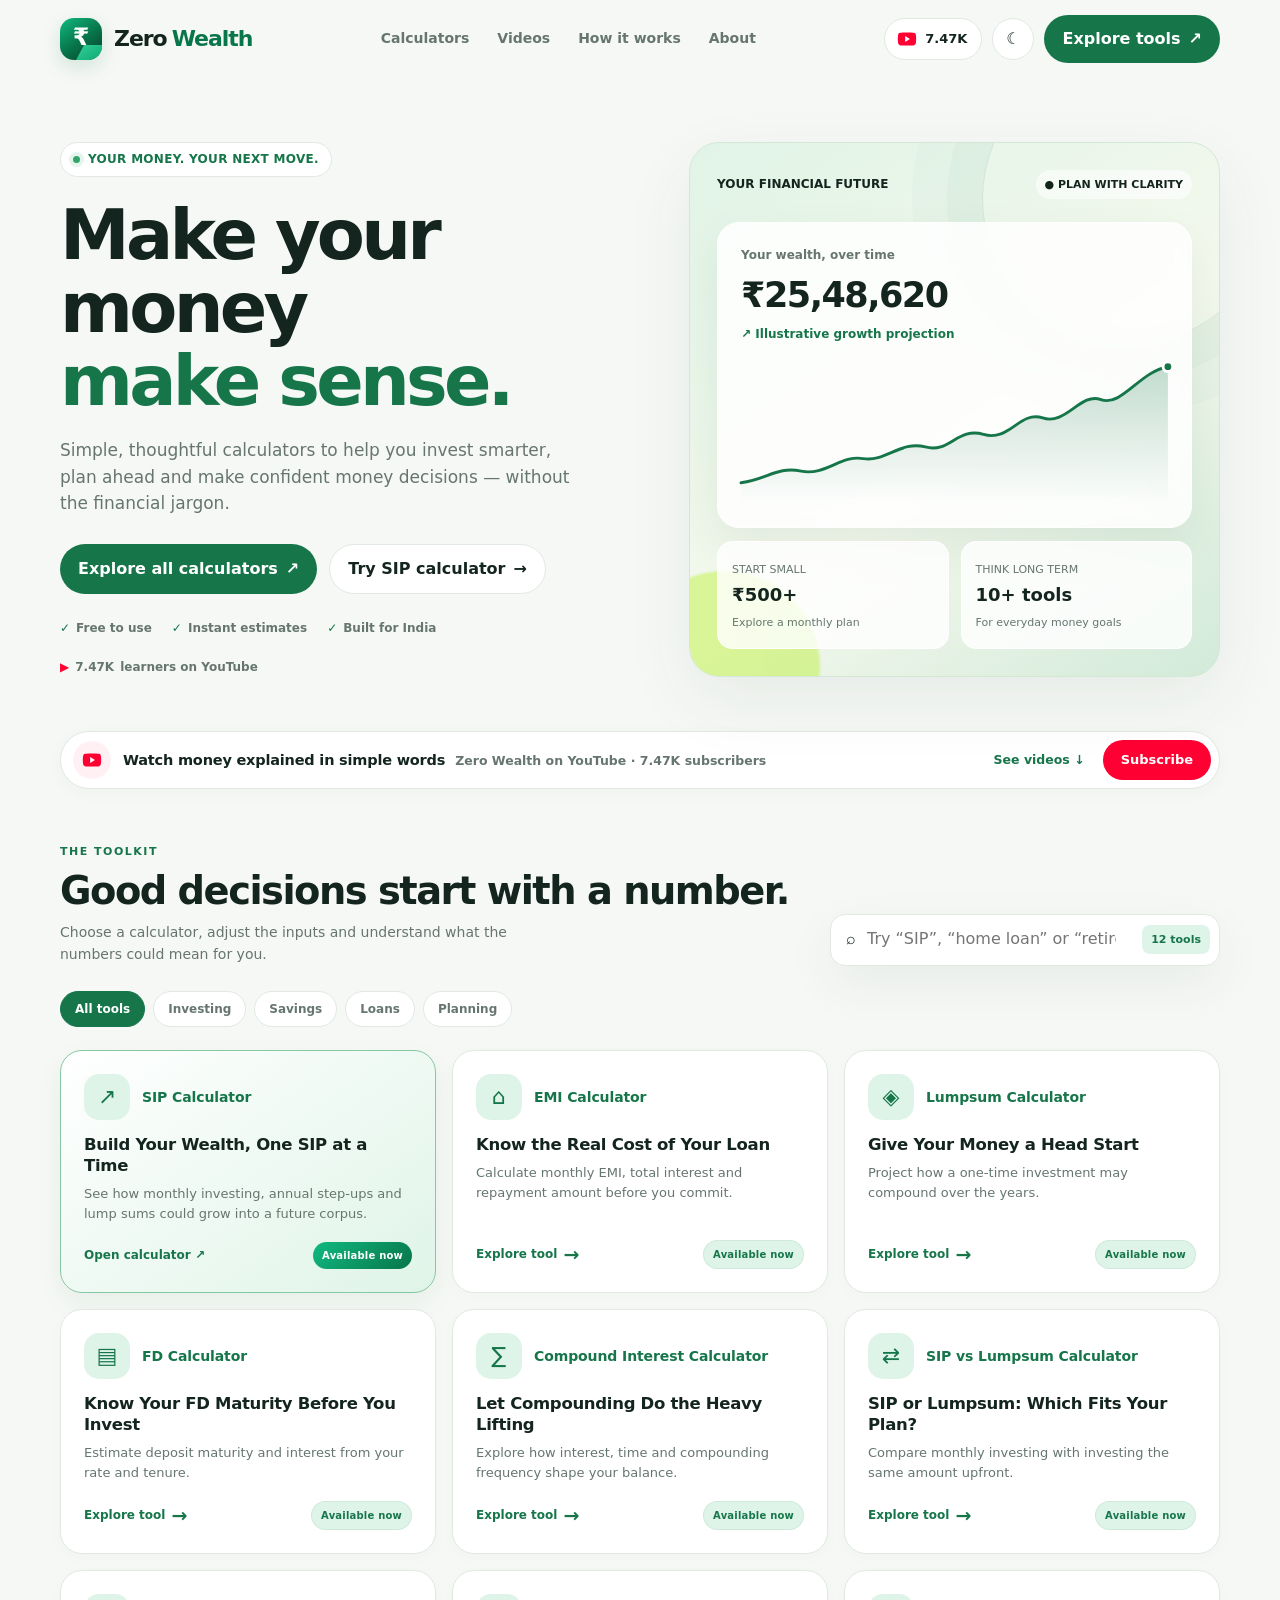
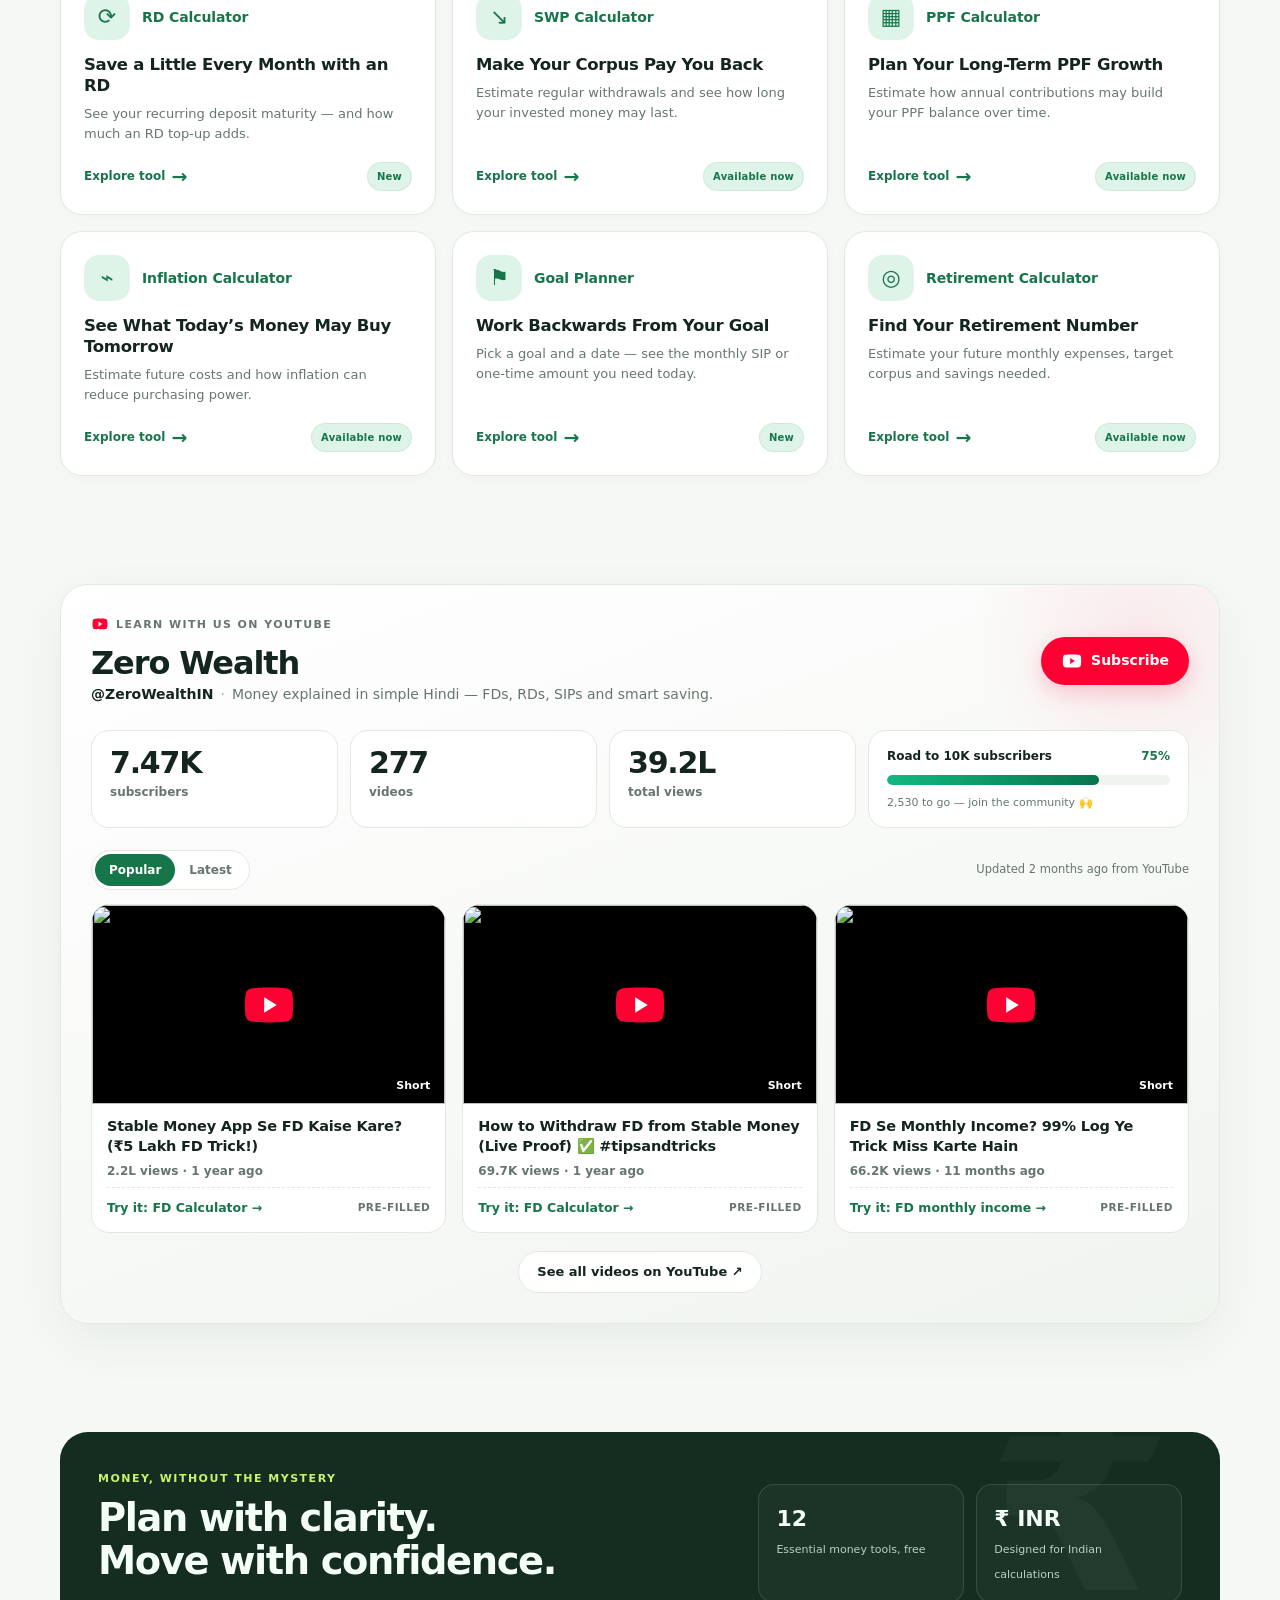
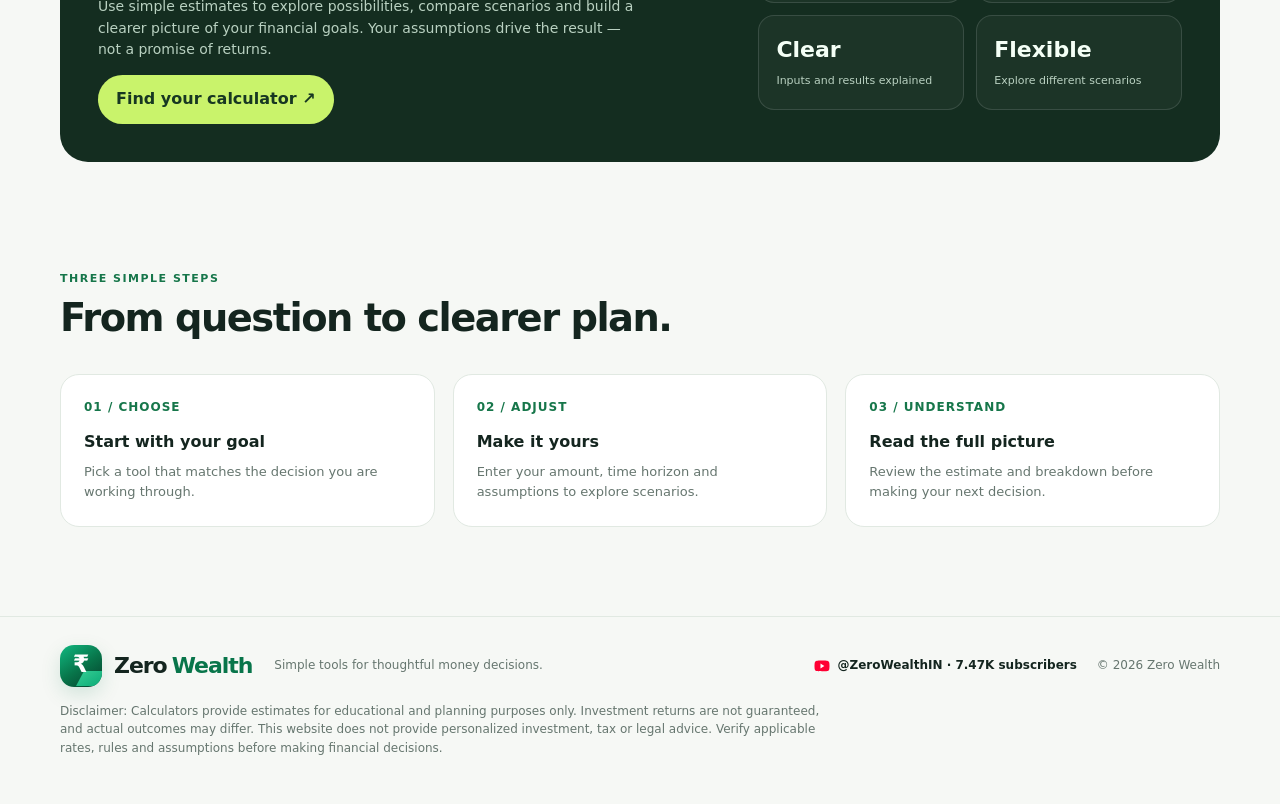
==== index.html @ 76a285e8 "YouTube strip: "Watch money explained in simple words" (no language mention)" ====
<!doctype html>
<html lang="en">
<head>
<meta charset="utf-8"><meta name="viewport" content="width=device-width,initial-scale=1">
<meta name="description" content="Free Indian finance calculators to plan investments, savings, loans and your financial future.">
<title>Zero Wealth — Make your money make sense</title>
<script src="theme.js"></script>
<link rel="stylesheet" href="yt.css">
<style>
:root{--bg:#f6f8f5;--surface:#fff;--surface2:#f0f4ef;--text:#14251f;--muted:#66766f;--line:#e1e9e2;--green:#16764a;--green2:#0d5737;--mint:#dff4e8;--lime:#c9f36b;--shadow:0 18px 50px #163c2810;--radius:22px}
[data-theme=dark]{color-scheme:dark;--bg:#111612;--surface:#191f1b;--surface2:#222a24;--text:#f0f4f1;--muted:#a8b2aa;--line:#343e36;--green:#55c58b;--green2:#36a66f;--mint:#263a2e;--lime:#d3f58b;--shadow:0 16px 42px #0004}
*{box-sizing:border-box}html{scroll-behavior:smooth;scroll-padding-top:24px}body{margin:0;background:var(--bg);color:var(--text);font-family:Inter,ui-sans-serif,system-ui,-apple-system,"Segoe UI",sans-serif;line-height:1.55;-webkit-font-smoothing:antialiased}a{color:inherit;text-decoration:none}button,input{font:inherit}button:focus-visible,a:focus-visible,input:focus-visible{outline:3px solid color-mix(in srgb,var(--green) 28%,transparent);outline-offset:3px}.container{width:min(1160px,calc(100% - 40px));margin:auto}.nav{height:78px;display:flex;align-items:center;justify-content:space-between;gap:24px;position:sticky;top:0;z-index:20;background:color-mix(in srgb,var(--bg) 88%,transparent);backdrop-filter:blur(16px);border-bottom:1px solid color-mix(in srgb,var(--line) 65%,transparent)}.brand{display:flex;align-items:center;gap:11px;font-weight:850;letter-spacing:-.7px;font-size:21px}.brandmark{width:38px;height:38px;border-radius:13px;background:var(--green);display:grid;place-items:center;color:#092016;font-size:22px;box-shadow:0 8px 20px #16764a30}.navlinks{display:flex;gap:28px;align-items:center;color:var(--muted);font-size:14px;font-weight:650}.navright{display:flex;gap:10px;align-items:center}.btn{border:0;border-radius:999px;padding:12px 18px;background:var(--green);color:white;font-weight:750;cursor:pointer;display:inline-flex;align-items:center;justify-content:center;gap:8px;transition:.2s}.btn:hover{transform:translateY(-2px);background:var(--green2)}.btn.outline{background:var(--surface);border:1px solid var(--line);color:var(--text)}.iconbtn{height:42px;width:42px;border:1px solid var(--line);border-radius:50%;background:var(--surface);color:var(--text);cursor:pointer}.hero{padding:64px 0 48px;display:grid;grid-template-columns:1.04fr .96fr;gap:54px;align-items:center}.eyebrow{display:inline-flex;align-items:center;gap:8px;border:1px solid var(--line);background:var(--surface);border-radius:99px;padding:7px 12px;font-size:12px;font-weight:800;color:var(--green);letter-spacing:.3px}.pulse{width:7px;height:7px;background:#32a66a;border-radius:50%;box-shadow:0 0 0 4px #32a66a20}.hero h1{font-size:clamp(43px,5.5vw,70px);line-height:1.04;letter-spacing:-3.7px;margin:22px 0 20px;max-width:650px}.hero h1 span{color:var(--green)}.hero p{color:var(--muted);font-size:17px;max-width:520px;margin:0 0 27px}.heroactions{display:flex;gap:12px;flex-wrap:wrap}.trust{display:flex;gap:20px;flex-wrap:wrap;margin-top:25px;color:var(--muted);font-size:12px;font-weight:650}.trust span{display:flex;align-items:center;gap:6px}.trust b{color:var(--green)}.visual{position:relative;min-height:400px;box-shadow:0 24px 70px #174b2a12;border-radius:30px;background:linear-gradient(145deg,#e0f4e6,#f4f8ed 56%,#d2ead9);overflow:hidden;padding:27px;color:#14251f;border:1px solid #d4e7d7}.visual:before{content:"";position:absolute;width:290px;height:290px;border:1px solid #16764a20;border-radius:50%;right:-55px;top:-90px;box-shadow:0 0 0 35px #16764a08,0 0 0 70px #16764a06}.visual:after{content:"";position:absolute;width:190px;height:190px;border-radius:50%;background:#c9f36b;filter:blur(1px);opacity:.65;bottom:-85px;left:-60px}.visualtop{position:relative;z-index:1;display:flex;justify-content:space-between;align-items:center;font-size:12px;font-weight:800}.live{border-radius:99px;padding:6px 9px;background:#fff9;font-size:11px}.wealthcard{position:relative;z-index:1;background:#ffffffd9;backdrop-filter:blur(10px);border:1px solid #fff;border-radius:22px;padding:23px;margin-top:23px;box-shadow:0 20px 45px #1a593014}.smalllabel{font-size:12px;color:#66766f;font-weight:650}.bigmoney{font-size:35px;letter-spacing:-1.5px;font-weight:850;margin:3px 0}.gain{color:#16764a;font-size:12px;font-weight:800}.chart{height:145px;width:100%;margin-top:16px}.chart svg{width:100%;height:100%;overflow:visible}.minirow{position:relative;z-index:2;display:grid;grid-template-columns:1fr 1fr;gap:12px;margin-top:13px}.ministat{background:#ffffffcf;border:1px solid #fff;border-radius:15px;padding:14px}.ministat strong{display:block;font-size:18px}.ministat span{font-size:11px;color:#66766f}.section{padding:54px 0}.sectionhead{display:flex;justify-content:space-between;gap:20px;align-items:end;margin-bottom:25px}.kicker{font-size:11px;letter-spacing:1.5px;text-transform:uppercase;color:var(--green);font-weight:850}.section h2{font-size:clamp(28px,3vw,39px);letter-spacing:-1.5px;line-height:1.15;margin:9px 0}.sectionhead p{margin:0;color:var(--muted);max-width:450px;font-size:14px}.searchbox{display:flex;align-items:center;gap:10px;background:var(--surface);border:1px solid var(--line);border-radius:15px;padding:0 15px;height:52px;max-width:390px;width:100%;box-shadow:var(--shadow)}.searchbox input{border:0;outline:0;background:transparent;color:var(--text);width:100%;min-width:0}.filters{display:flex;gap:8px;flex-wrap:wrap;margin:20px 0 23px}.filter{border:1px solid var(--line);border-radius:99px;padding:8px 14px;background:var(--surface);color:var(--muted);font-size:12px;font-weight:750;cursor:pointer}.filter.active,.filter:hover{background:var(--green);border-color:var(--green);color:#fff}.cards{display:grid;grid-template-columns:repeat(3,1fr);gap:16px}.calc{position:relative;background:var(--surface);border:1px solid var(--line);border-radius:20px;padding:22px;min-height:220px;display:flex;flex-direction:column;transition:transform .2s,border-color .2s,box-shadow .2s;box-shadow:0 4px 18px #173e2605}.calc:hover{transform:translateY(-4px);border-color:#88c6a0;box-shadow:var(--shadow)}.calc:focus-visible{outline:3px solid #16764a50;outline-offset:3px}.calcicon{width:45px;height:45px;border-radius:14px;background:var(--mint);color:var(--green);display:grid;place-items:center;font-size:22px;margin-bottom:18px}.calc h3{font-size:17px;letter-spacing:-.3px;margin:0 0 7px}.calc p{font-size:13px;color:var(--muted);margin:0 0 18px}.calcfoot{display:flex;justify-content:space-between;align-items:center;margin-top:auto;font-size:12px;font-weight:800;color:var(--green)}.calcfoot .arrow{font-size:19px}.status{font-size:10px;text-transform:uppercase;letter-spacing:.6px;background:var(--surface2);color:var(--muted);padding:5px 8px;border-radius:99px}.calc.featured{border-color:#86c8a0;background:linear-gradient(145deg,var(--surface),var(--mint))}.calc.featured .status{background:#c7f0d5;color:#14683f}.empty{display:none;color:var(--muted);padding:30px}.banner{background:#142d20;color:#f4fff6;border-radius:28px;padding:38px;display:grid;grid-template-columns:1.2fr .8fr;gap:25px;align-items:center;overflow:hidden;position:relative}.banner:after{content:"₹";position:absolute;right:4%;top:-70px;font-size:270px;line-height:1;color:#ffffff08;font-weight:900}.banner h2{font-size:clamp(28px,3vw,40px);line-height:1.1;letter-spacing:-1.4px;margin:10px 0 13px}.banner p{color:#b9d1c1;max-width:540px;font-size:14px}.banner .kicker{color:var(--lime)}.bannerstats{display:grid;grid-template-columns:1fr 1fr;gap:12px;position:relative;z-index:1}.bannerstat{padding:17px;border:1px solid #ffffff20;border-radius:16px;background:#ffffff09}.bannerstat strong{font-size:22px;display:block}.bannerstat span{font-size:11px;color:#b9d1c1}.steps{display:grid;grid-template-columns:repeat(3,1fr);gap:18px}.step{padding:23px;border:1px solid var(--line);background:var(--surface);border-radius:19px}.stepnum{color:var(--green);font-size:12px;font-weight:900;letter-spacing:1px}.step h3{font-size:16px;margin:14px 0 7px}.step p{color:var(--muted);font-size:13px;margin:0}.footer{margin-top:35px;border-top:1px solid var(--line);padding:28px 0 35px;color:var(--muted);font-size:12px}.footerrow{display:flex;justify-content:space-between;gap:20px;flex-wrap:wrap}.disclaimer{max-width:760px;margin-top:15px}.hide{display:none!important}
[data-theme=dark] body{background:radial-gradient(ellipse at 85% 5%,#24352a 0,transparent 34%),var(--bg)}
[data-theme=dark] .brandmark{color:#092016}
[data-theme=dark] .btn:not(.outline){color:#071b11}
[data-theme=dark] .visual{background:linear-gradient(145deg,#1d3024,#18241d 58%,#24372a);color:#f0f5f1;border-color:#344c3a;box-shadow:0 24px 70px #0003}
[data-theme=dark] .visual:before{border-color:#79d69a25;box-shadow:0 0 0 35px #79d69a08,0 0 0 70px #79d69a05}
[data-theme=dark] .visual:after{background:#9acb62;opacity:.18}
[data-theme=dark] .wealthcard{background:#202d24e8;border-color:#39483d;box-shadow:0 20px 45px #0002}
[data-theme=dark] .smalllabel,[data-theme=dark] .ministat span{color:#b4c1b7}
[data-theme=dark] .gain{color:#78dfa1}
[data-theme=dark] .ministat{background:#26352bdb;border-color:#3b4b3f}
[data-theme=dark] .live{background:#2a3b2f;color:#dff5e5}
[data-theme=dark] .calc.featured{background:linear-gradient(145deg,#1a251d,#25392b);border-color:#456b51}
[data-theme=dark] .calc.featured .status{background:#294a35;color:#c6f3d2}
[data-theme=dark] .banner{background:linear-gradient(135deg,#1b2d21,#17231b);border:1px solid #34493a}
[data-theme=dark] .btn.outline{background:var(--surface);color:var(--text)}
[data-theme=dark] .iconbtn{background:#202822}
html{color-scheme:light}html[data-theme=dark]{color-scheme:dark}
body, .nav, .calc, .step, .searchbox, .filter, .sidebar, .panel, .resultcard{transition:background-color .22s ease,color .22s ease,border-color .22s ease}
@media(max-width:850px){.nav{position:relative}.navlinks{display:none}.hero{grid-template-columns:1fr;gap:30px;padding-top:30px}.visual{min-height:360px}.cards{grid-template-columns:repeat(2,1fr)}.banner{grid-template-columns:1fr}.sectionhead{align-items:start;flex-direction:column}.searchbox{max-width:none}.steps{grid-template-columns:1fr}}
@media(max-width:540px){.container{width:min(100% - 28px,1160px)}.nav{height:67px}.brand{font-size:18px}.navright .btn{padding:10px 13px;font-size:12px}.hero h1{font-size:46px;letter-spacing:-2.6px}.hero p{font-size:15px}.visual{padding:18px;min-height:345px}.bigmoney{font-size:29px}.section{padding:38px 0}.cards{grid-template-columns:1fr}.calc{min-height:190px}.banner{padding:25px}.bannerstats{grid-template-columns:1fr 1fr}.sectionhead{margin-bottom:18px}}
@media(prefers-reduced-motion:reduce){html{scroll-behavior:auto}*,*:before,*:after{transition:none!important;animation:none!important}}
/* Zero Wealth identity system: emerald gradient + white rupee, consistent in both themes */
.brand{gap:11px;letter-spacing:-.35px}.brandmark,.mark{width:42px;height:42px;flex:0 0 42px;display:grid;place-items:center;border-radius:14px;background:linear-gradient(145deg,#10b981 0%,#08754a 52%,#063d2b 100%);color:#fff!important;font-size:24px;font-weight:800;box-shadow:0 7px 18px #08754a24;position:relative;overflow:hidden}.brandmark:after,.mark:after{content:"";position:absolute;inset:auto 0 0 48%;height:36%;background:linear-gradient(135deg,#34d399,#10b981);transform:skewX(-28deg);opacity:.9;pointer-events:none}.brandmark{isolation:isolate}.brandmark:before,.mark:before{content:"₹";position:relative;z-index:1}.brandmark{font-size:0}.wordmark{font-size:21px;font-weight:850;letter-spacing:-.8px;color:var(--text);white-space:nowrap}.wordmark span:last-child{color:var(--green)}
.searchbox{position:relative;gap:9px;padding-right:9px}.searchbox input{min-width:0}.searchclear{display:none;border:0;background:var(--surface2);color:var(--muted);width:28px;height:28px;border-radius:8px;cursor:pointer;font-size:20px;line-height:1}.searchclear.show{display:grid;place-items:center}.searchclear:hover{background:var(--mint);color:var(--green)}.searchcount{white-space:nowrap;font-size:11px;font-weight:800;color:var(--green);background:var(--mint);padding:6px 9px;border-radius:8px}
.calc{min-height:238px;padding:23px;border-radius:22px}.calc h3{font-size:18px;line-height:1.25;max-width:28ch}.calc p{line-height:1.55;max-width:46ch}.calcicon{width:46px;height:46px;border-radius:15px;margin-bottom:16px}.calcfoot{gap:8px;align-items:center}.calcfoot>span:first-child{display:inline-flex;align-items:center;gap:6px}.status{font-size:10px;letter-spacing:.2px;text-transform:none;background:var(--mint);color:var(--green);padding:6px 9px;border:1px solid #16764a14;white-space:nowrap}.calc.featured{box-shadow:0 10px 26px #16764a12}.calc.featured .status{background:linear-gradient(135deg,#10b981,#08754a);color:#fff;border:0}.calc:hover .calcfoot>span:first-child{gap:10px}
[data-theme="dark"]{--bg:#07110c;--surface:#0e1b14;--surface2:#14251b;--text:#edf7f0;--muted:#a3b8aa;--line:#263e2e;--green:#35c989;--green2:#10a76a;--mint:#193b29;--lime:#b9f078;--shadow:0 16px 40px #0005}
[data-theme="dark"] body{background:radial-gradient(ellipse at 82% 0%,#123a27 0,transparent 38%),var(--bg)}
[data-theme="dark"] .brandmark,[data-theme="dark"] .mark{background:linear-gradient(145deg,#10b981 0%,#08754a 52%,#063d2b 100%);color:#fff!important;box-shadow:0 7px 22px #10b98125}
[data-theme="dark"] .btn:not(.outline){background:linear-gradient(135deg,#10b981,#08754a);color:#fff;border-color:transparent}
[data-theme="dark"] .btn:hover:not(.outline){background:linear-gradient(135deg,#34d399,#0b8d58)}
[data-theme="dark"] .visual{background:linear-gradient(145deg,#142d20,#10251a 58%,#1b3b28);color:#edf7f0;border-color:#2c4d37;box-shadow:0 24px 70px #0004}
[data-theme="dark"] .visual:before{border-color:#6ee7a125;box-shadow:0 0 0 35px #6ee7a108,0 0 0 70px #6ee7a105}
[data-theme="dark"] .visual:after{background:#9bdc69;opacity:.15}
[data-theme="dark"] .wealthcard{background:#15271de8;border-color:#304b38;box-shadow:0 20px 45px #0002}
[data-theme="dark"] .smalllabel,[data-theme="dark"] .ministat span{color:#b4c8b9}
[data-theme="dark"] .gain{color:#65e2a0}
[data-theme="dark"] .ministat{background:#1b3023db;border-color:#34503c}
[data-theme="dark"] .live{background:#24412e;color:#dff9e7}
[data-theme="dark"] .calc.featured{background:linear-gradient(145deg,#102218,#1a3424);border-color:#34754b}
[data-theme="dark"] .calc.featured .status{background:linear-gradient(135deg,#10b981,#08754a);color:#fff}
[data-theme="dark"] .banner{background:linear-gradient(135deg,#132c1d,#0c1f14);border:1px solid #2a4b34}
[data-theme="dark"] .banner .kicker{color:#a9ee76}
[data-theme="dark"] .banner p,[data-theme="dark"] .bannerstat span{color:#b9d1c1}
[data-theme="dark"] .bannerstat{border-color:#ffffff20;background:#ffffff09}
[data-theme="dark"] .searchcount{background:#193b29;color:#73e4a9}
[data-theme="dark"] .searchclear{background:#14251b;color:#a3b8aa}
[data-theme="dark"] .filter.active,[data-theme="dark"] .filter:hover{color:#06120c}
[data-theme="dark"] .calc:hover{border-color:#35c98966}
@media(max-width:540px){.wordmark{font-size:19px}.brandmark{width:39px;height:39px;flex-basis:39px}.searchcount{font-size:10px;padding:5px 7px}.calc{min-height:200px}}


/* Zero Wealth emerald identity polish */
.brandmark{position:relative;isolation:isolate;background:linear-gradient(145deg,#10b981 0%,#08754a 52%,#063d2b 100%);color:#fff;overflow:hidden;box-shadow:0 7px 20px #08754a24}
.brandmark:after{content:"";position:absolute;inset:auto 0 0 48%;height:36%;background:linear-gradient(135deg,#34d399,#10b981);transform:skewX(-28deg);opacity:.9}
.brandmark{font-size:0}.brandmark:before{content:"₹";position:relative;z-index:1;font-size:24px;font-weight:850}
[data-theme="dark"] .brandmark{background:linear-gradient(145deg,#10b981 0%,#08754a 52%,#063d2b 100%);color:#fff}
.calc strong,.calc h3,.calc p{overflow-wrap:anywhere}


/* FINAL ZERO WEALTH BRAND OVERRIDE — matched to the approved logo board */
.brand,.wordmark{font-family:Inter,ui-sans-serif,system-ui,-apple-system,"Segoe UI",sans-serif}
.brand{gap:12px;letter-spacing:-.35px}
.wordmark{display:inline-flex;align-items:baseline;gap:5px;font-size:22px;font-weight:850;letter-spacing:-1.05px;line-height:1;color:var(--text);white-space:nowrap}
.wordmark span:first-child{color:var(--text)}
.wordmark span:last-child{color:var(--brand-word,#08754a)}
.brandmark,.mark{background:linear-gradient(145deg,#10b981 0%,#08754a 52%,#063d2b 100%)!important;color:#fff!important;box-shadow:0 7px 20px #08754a26!important}
.brandmark:before,.mark:before{color:#fff!important}
:root{--brand-word:#08754a}
[data-theme=dark]{--brand-word:#34d399}
[data-theme=dark] .wordmark span:first-child{color:#f1f7f3}
[data-theme=dark] .wordmark span:last-child{color:#34d399}
[data-theme=dark] .brandmark,[data-theme=dark] .mark{background:linear-gradient(145deg,#10b981 0%,#08754a 52%,#063d2b 100%)!important;color:#fff!important}
@media(max-width:540px){.wordmark{font-size:19px;letter-spacing:-.8px}.brand{gap:9px}}@media(max-width:360px){.nav{gap:10px}.navright .btn{display:none}}


/* Header: full-bleed, theme-matched surface; keep the inner content aligned to the page grid. */
.nav.container{
  width:100%; max-width:none; margin:0;
  padding-left:max(20px,calc((100% - 1160px)/2));
  padding-right:max(20px,calc((100% - 1160px)/2));
  background:var(--bg); background-color:var(--bg);
  -webkit-backdrop-filter:none; backdrop-filter:none;
  border-bottom:0; box-shadow:none;
}
[data-theme="dark"] .nav.container{background:var(--bg);border-bottom:0}
@media(max-width:640px){.nav.container{padding-left:16px;padding-right:16px;gap:12px}}
@media(max-width:540px){.nav.container{height:auto;min-height:70px;flex-wrap:wrap;padding-top:10px;padding-bottom:10px}}
@media(max-width:850px){.nav.container{height:auto;min-height:70px;flex-wrap:wrap;row-gap:4px;padding-top:10px;padding-bottom:8px}.navlinks{display:flex;order:3;width:100%;gap:6px;overflow-x:auto;scrollbar-width:none;font-size:13px;margin:0 -4px}.navlinks::-webkit-scrollbar{display:none}.navlinks a{flex:none;padding:7px 10px;border-radius:99px}.navlinks a:hover{background:var(--surface2);color:var(--text)}}
.calchead{display:flex;align-items:center;gap:12px;margin-bottom:15px}.calchead .calcicon{margin:0;flex:none}.calcname{font-size:14px;font-weight:850;letter-spacing:-.1px;color:var(--green);line-height:1.25}.calc h3{font-size:16.5px}
</style><style id="readability-and-chart-fixes">.footnote,#tableNote{display:block;width:100%;max-width:100%;box-sizing:border-box;padding:12px 18px 18px;margin:0;color:var(--muted);font-size:12px;line-height:1.65;white-space:normal;overflow-wrap:anywhere;hyphens:auto}.card,.table-card,.chart-card{min-width:0;max-width:100%}.chart-card{overflow:hidden}canvas{max-width:100%}@media(max-width:540px){.footnote,#tableNote{padding:10px 14px 15px;font-size:11.5px}}</style>
</head>
<body>
<header class="container nav"><a class="brand" href="#top" aria-label="Zero Wealth home"><span class="brandmark" aria-hidden="true">₹</span><span class="wordmark"><span>Zero</span><span> Wealth</span></span></a><nav class="navlinks"><a href="#calculators">Calculators</a><a href="#youtube">Videos</a><a href="#how-it-works">How it works</a><a href="#about">About</a></nav><div class="navright"><a class="ytpill" data-yt-link data-yt-pill href="https://www.youtube.com/channel/UCn2tPHDpXme_rNmy6tBPUNg" target="_blank" rel="noopener" title="Zero Wealth on YouTube" aria-label="Zero Wealth on YouTube"><svg viewBox="0 0 24 24" aria-hidden="true"><path d="M21.6 7.2a2.7 2.7 0 0 0-1.9-1.9C18 4.8 12 4.8 12 4.8s-6 0-7.7.5a2.7 2.7 0 0 0-1.9 1.9C2 8.9 2 12 2 12s0 3.1.4 4.8a2.7 2.7 0 0 0 1.9 1.9c1.7.5 7.7.5 7.7.5s6 0 7.7-.5a2.7 2.7 0 0 0 1.9-1.9c.4-1.7.4-4.8.4-4.8s0-3.1-.4-4.8Z" fill="#ff0033"/><path d="m10 15.2 5.2-3.2L10 8.8Z" fill="#fff"/></svg><span data-yt-subs>YouTube</span></a><button class="iconbtn" id="themeBtn" type="button" data-theme-toggle aria-label="Toggle theme">☾</button><a class="btn" href="#calculators">Explore tools <span>↗</span></a></div></header>
<main id="top"><section class="container hero"><div><div class="eyebrow"><span class="pulse"></span> YOUR MONEY. YOUR NEXT MOVE.</div><h1>Make your money<br><span>make sense.</span></h1><p>Simple, thoughtful calculators to help you invest smarter, plan ahead and make confident money decisions — without the financial jargon.</p><div class="heroactions"><a class="btn" href="#calculators">Explore all calculators <span>↗</span></a><a class="btn outline" href="calculators.html#sip">Try SIP calculator <span>→</span></a></div><div class="trust"><span><b>✓</b> Free to use</span><span><b>✓</b> Instant estimates</span><span><b>✓</b> Built for India</span><a class="yt" href="#youtube"><b>▶</b> <span data-yt-subs>7.47K</span> learners on YouTube</a></div></div>
<div class="visual" aria-label="Illustration of investment growth"><div class="visualtop"><span>YOUR FINANCIAL FUTURE</span><span class="live">● PLAN WITH CLARITY</span></div><div class="wealthcard"><div class="smalllabel">Your wealth, over time</div><div class="bigmoney">₹25,48,620</div><div class="gain">↗ Illustrative growth projection</div><div class="chart"><svg viewBox="0 0 440 150" preserveAspectRatio="none" role="img" aria-label="Illustrative upward wealth growth chart"><defs><linearGradient id="area" x1="0" x2="0" y1="0" y2="1"><stop offset="0" stop-color="#16764a" stop-opacity=".25"/><stop offset="1" stop-color="#16764a" stop-opacity="0"/></linearGradient></defs><path d="M0 128 C28 124 37 111 62 116 S103 99 126 103 S165 84 190 91 S223 70 250 78 S287 53 311 61 S350 34 371 42 S411 13 440 8 L440 150 L0 150Z" fill="url(#area)"/><path d="M0 128 C28 124 37 111 62 116 S103 99 126 103 S165 84 190 91 S223 70 250 78 S287 53 311 61 S350 34 371 42 S411 13 440 8" fill="none" stroke="#16764a" stroke-width="3" stroke-linecap="round"/><circle cx="440" cy="8" r="5" fill="#16764a" stroke="#fff" stroke-width="3"/></svg></div></div><div class="minirow"><div class="ministat"><span>START SMALL</span><strong>₹500+</strong><span>Explore a monthly plan</span></div><div class="ministat"><span>THINK LONG TERM</span><strong>10+ tools</strong><span>For everyday money goals</span></div></div></div></section>
<section class="container ytstrip-wrap" aria-label="Zero Wealth on YouTube"><div class="ytstrip"><a class="ytstrip-main" href="#youtube"><span class="ytstrip-ic"><svg viewBox="0 0 24 24" aria-hidden="true"><path d="M21.6 7.2a2.7 2.7 0 0 0-1.9-1.9C18 4.8 12 4.8 12 4.8s-6 0-7.7.5a2.7 2.7 0 0 0-1.9 1.9C2 8.9 2 12 2 12s0 3.1.4 4.8a2.7 2.7 0 0 0 1.9 1.9c1.7.5 7.7.5 7.7.5s6 0 7.7-.5a2.7 2.7 0 0 0 1.9-1.9c.4-1.7.4-4.8.4-4.8s0-3.1-.4-4.8Z" fill="#ff0033"/><path d="m10 15.2 5.2-3.2L10 8.8Z" fill="#fff"/></svg></span><span class="ytstrip-text"><b>Watch money explained in simple words</b><span class="ytstrip-meta">Zero Wealth on YouTube · <span data-yt-subs>7.47K</span> subscribers</span></span><span class="ytstrip-go" aria-hidden="true">See videos ↓</span></a><a class="ytstrip-sub" data-yt-link data-yt-subscribe href="https://www.youtube.com/channel/UCn2tPHDpXme_rNmy6tBPUNg?sub_confirmation=1" target="_blank" rel="noopener">Subscribe</a></div></section>
<section class="container section" id="calculators"><div class="sectionhead"><div><div class="kicker">THE TOOLKIT</div><h2>Good decisions start with a number.</h2><p>Choose a calculator, adjust the inputs and understand what the numbers could mean for you.</p></div><div class="searchbox"><span aria-hidden="true">⌕</span><input id="search" type="search" placeholder="Try “SIP”, “home loan” or “retirement”…" aria-label="Search calculators"><button class="searchclear" id="clearSearch" type="button" aria-label="Clear search" title="Clear search">×</button><span class="searchcount" id="searchCount" aria-live="polite">12 tools</span></div></div><div class="filters" id="filters"><button class="filter active" type="button" aria-pressed="true" data-filter="All">All tools</button><button class="filter" type="button" aria-pressed="false" data-filter="Investing">Investing</button><button class="filter" type="button" aria-pressed="false" data-filter="Savings">Savings</button><button class="filter" type="button" aria-pressed="false" data-filter="Loans">Loans</button><button class="filter" type="button" aria-pressed="false" data-filter="Planning">Planning</button></div><div class="cards" id="cards">
<a class="calc featured" data-category="Investing" data-name="SIP Calculator step up monthly investment lump sum inflation" href="calculators.html#sip"><div class="calchead"><div class="calcicon" aria-hidden="true">↗</div><span class="calcname">SIP Calculator</span></div><h3>Build Your Wealth, One SIP at a Time</h3><p>See how monthly investing, annual step-ups and lump sums could grow into a future corpus.</p><div class="calcfoot"><span>Open calculator ↗</span><span class="status">Available now</span></div></a>
<a class="calc" data-category="Loans" data-name="EMI loan calculator home personal car" href="calculators.html#emi"><div class="calchead"><div class="calcicon" aria-hidden="true">⌂</div><span class="calcname">EMI Calculator</span></div><h3>Know the Real Cost of Your Loan</h3><p>Calculate monthly EMI, total interest and repayment amount before you commit.</p><div class="calcfoot"><span>Explore tool <span class="arrow">→</span></span><span class="status">Available now</span></div></a>
<a class="calc" data-category="Investing" data-name="Lumpsum Calculator one time investment return" href="calculators.html#lumpsum"><div class="calchead"><div class="calcicon" aria-hidden="true">◈</div><span class="calcname">Lumpsum Calculator</span></div><h3>Give Your Money a Head Start</h3><p>Project how a one-time investment may compound over the years.</p><div class="calcfoot"><span>Explore tool <span class="arrow">→</span></span><span class="status">Available now</span></div></a>
<a class="calc" data-category="Savings" data-name="FD fixed deposit calculator maturity interest" href="calculators.html#fd"><div class="calchead"><div class="calcicon" aria-hidden="true">▤</div><span class="calcname">FD Calculator</span></div><h3>Know Your FD Maturity Before You Invest</h3><p>Estimate deposit maturity and interest from your rate and tenure.</p><div class="calcfoot"><span>Explore tool <span class="arrow">→</span></span><span class="status">Available now</span></div></a>
<a class="calc" data-category="Savings" data-name="Compound interest calculator compounding" href="calculators.html#compound"><div class="calchead"><div class="calcicon" aria-hidden="true">∑</div><span class="calcname">Compound Interest Calculator</span></div><h3>Let Compounding Do the Heavy Lifting</h3><p>Explore how interest, time and compounding frequency shape your balance.</p><div class="calcfoot"><span>Explore tool <span class="arrow">→</span></span><span class="status">Available now</span></div></a>
<a class="calc" data-category="Investing" data-name="SIP vs lumpsum comparison" href="calculators.html#compare"><div class="calchead"><div class="calcicon" aria-hidden="true">⇄</div><span class="calcname">SIP vs Lumpsum Calculator</span></div><h3>SIP or Lumpsum: Which Fits Your Plan?</h3><p>Compare monthly investing with investing the same amount upfront.</p><div class="calcfoot"><span>Explore tool <span class="arrow">→</span></span><span class="status">Available now</span></div></a>
<a class="calc" data-category="Savings" data-name="RD recurring deposit monthly savings top up topup bank" href="calculators.html#rd"><div class="calchead"><div class="calcicon" aria-hidden="true">⟳</div><span class="calcname">RD Calculator</span></div><h3>Save a Little Every Month with an RD</h3><p>See your recurring deposit maturity — and how much an RD top-up adds.</p><div class="calcfoot"><span>Explore tool <span class="arrow">→</span></span><span class="status">New</span></div></a>
<a class="calc" data-category="Investing" data-name="SWP systematic withdrawal plan retirement corpus" href="calculators.html#swp"><div class="calchead"><div class="calcicon" aria-hidden="true">↘</div><span class="calcname">SWP Calculator</span></div><h3>Make Your Corpus Pay You Back</h3><p>Estimate regular withdrawals and see how long your invested money may last.</p><div class="calcfoot"><span>Explore tool <span class="arrow">→</span></span><span class="status">Available now</span></div></a>
<a class="calc" data-category="Savings" data-name="PPF public provident fund calculator" href="calculators.html#ppf"><div class="calchead"><div class="calcicon" aria-hidden="true">▦</div><span class="calcname">PPF Calculator</span></div><h3>Plan Your Long-Term PPF Growth</h3><p>Estimate how annual contributions may build your PPF balance over time.</p><div class="calcfoot"><span>Explore tool <span class="arrow">→</span></span><span class="status">Available now</span></div></a>
<a class="calc" data-category="Planning" data-name="Inflation calculator purchasing power future cost" href="calculators.html#inflation"><div class="calchead"><div class="calcicon" aria-hidden="true">⌁</div><span class="calcname">Inflation Calculator</span></div><h3>See What Today’s Money May Buy Tomorrow</h3><p>Estimate future costs and how inflation can reduce purchasing power.</p><div class="calcfoot"><span>Explore tool <span class="arrow">→</span></span><span class="status">Available now</span></div></a>
<a class="calc" data-category="Planning" data-name="Goal planner goal based SIP lumpsum how much to invest education car house target" href="calculators.html#goal"><div class="calchead"><div class="calcicon" aria-hidden="true">⚑</div><span class="calcname">Goal Planner</span></div><h3>Work Backwards From Your Goal</h3><p>Pick a goal and a date — see the monthly SIP or one-time amount you need today.</p><div class="calcfoot"><span>Explore tool <span class="arrow">→</span></span><span class="status">New</span></div></a>
<a class="calc" data-category="Planning" data-name="Retirement calculator corpus savings goal" href="calculators.html#retirement"><div class="calchead"><div class="calcicon" aria-hidden="true">◎</div><span class="calcname">Retirement Calculator</span></div><h3>Find Your Retirement Number</h3><p>Estimate your future monthly expenses, target corpus and savings needed.</p><div class="calcfoot"><span>Explore tool <span class="arrow">→</span></span><span class="status">Available now</span></div></a></div><div id="empty" class="empty">No calculators match your search. Try another keyword or category.</div></section>
<section class="container ytsec" id="youtube" aria-labelledby="ytTitle"><div class="ytcard">
<div class="ythead"><div class="ytname"><div class="ytkick"><svg viewBox="0 0 24 24" aria-hidden="true"><path d="M21.6 7.2a2.7 2.7 0 0 0-1.9-1.9C18 4.8 12 4.8 12 4.8s-6 0-7.7.5a2.7 2.7 0 0 0-1.9 1.9C2 8.9 2 12 2 12s0 3.1.4 4.8a2.7 2.7 0 0 0 1.9 1.9c1.7.5 7.7.5 7.7.5s6 0 7.7-.5a2.7 2.7 0 0 0 1.9-1.9c.4-1.7.4-4.8.4-4.8s0-3.1-.4-4.8Z" fill="#ff0033"/><path d="m10 15.2 5.2-3.2L10 8.8Z" fill="#fff"/></svg>Learn with us on YouTube</div><h2 id="ytTitle">Zero Wealth</h2><p><span class="handle">@ZeroWealthIN</span><span class="sep" aria-hidden="true">·</span>Money explained in simple Hindi — FDs, RDs, SIPs and smart saving.</p></div>
<a class="ytsub" data-yt-link data-yt-subscribe href="https://www.youtube.com/channel/UCn2tPHDpXme_rNmy6tBPUNg?sub_confirmation=1" target="_blank" rel="noopener"><svg viewBox="0 0 24 24" aria-hidden="true"><path d="M21.6 7.2a2.7 2.7 0 0 0-1.9-1.9C18 4.8 12 4.8 12 4.8s-6 0-7.7.5a2.7 2.7 0 0 0-1.9 1.9C2 8.9 2 12 2 12s0 3.1.4 4.8a2.7 2.7 0 0 0 1.9 1.9c1.7.5 7.7.5 7.7.5s6 0 7.7-.5a2.7 2.7 0 0 0 1.9-1.9c.4-1.7.4-4.8.4-4.8s0-3.1-.4-4.8Z" fill="#ffffff"/><path d="m10 15.2 5.2-3.2L10 8.8Z" fill="#ff0033"/></svg> Subscribe</a></div>
<div class="ytstats"></div>
<div class="ytlist"><div class="yttabs"><div class="tabs" role="group" aria-label="Sort videos"><button type="button" data-sort="popular" class="active" aria-pressed="true">Popular</button><button type="button" data-sort="latest" aria-pressed="false">Latest</button></div><small data-yt-updated>Updated daily from YouTube</small></div>
<div class="ytvids"></div></div>
<div class="ytfoot"><a data-yt-link href="https://www.youtube.com/channel/UCn2tPHDpXme_rNmy6tBPUNg" target="_blank" rel="noopener">See all videos on YouTube ↗</a></div>
</div></section>
<section class="container section" id="about"><div class="banner"><div><div class="kicker">MONEY, WITHOUT THE MYSTERY</div><h2>Plan with clarity.<br>Move with confidence.</h2><p>Use simple estimates to explore possibilities, compare scenarios and build a clearer picture of your financial goals. Your assumptions drive the result — not a promise of returns.</p><a class="btn" href="#calculators" style="background:var(--lime);color:#173722">Find your calculator ↗</a></div><div class="bannerstats"><div class="bannerstat"><strong>12</strong><span>Essential money tools, free</span></div><div class="bannerstat"><strong>₹ INR</strong><span>Designed for Indian calculations</span></div><div class="bannerstat"><strong>Clear</strong><span>Inputs and results explained</span></div><div class="bannerstat"><strong>Flexible</strong><span>Explore different scenarios</span></div></div></div></section>
<section class="container section" id="how-it-works"><div class="sectionhead"><div><div class="kicker">THREE SIMPLE STEPS</div><h2>From question to clearer plan.</h2></div></div><div class="steps"><article class="step"><div class="stepnum">01 / CHOOSE</div><h3>Start with your goal</h3><p>Pick a tool that matches the decision you are working through.</p></article><article class="step"><div class="stepnum">02 / ADJUST</div><h3>Make it yours</h3><p>Enter your amount, time horizon and assumptions to explore scenarios.</p></article><article class="step"><div class="stepnum">03 / UNDERSTAND</div><h3>Read the full picture</h3><p>Review the estimate and breakdown before making your next decision.</p></article></div></section></main>
<footer class="footer"><div class="container"><div class="footerrow"><a class="brand" href="#top" aria-label="Back to top"><span class="brandmark" aria-hidden="true">₹</span><span class="wordmark"><span>Zero</span><span> Wealth</span></span></a><span class="foottag">Simple tools for thoughtful money decisions.</span><span class="footmeta"><a class="footyt" data-yt-link href="https://www.youtube.com/channel/UCn2tPHDpXme_rNmy6tBPUNg" target="_blank" rel="noopener"><svg viewBox="0 0 24 24" aria-hidden="true"><path d="M21.6 7.2a2.7 2.7 0 0 0-1.9-1.9C18 4.8 12 4.8 12 4.8s-6 0-7.7.5a2.7 2.7 0 0 0-1.9 1.9C2 8.9 2 12 2 12s0 3.1.4 4.8a2.7 2.7 0 0 0 1.9 1.9c1.7.5 7.7.5 7.7.5s6 0 7.7-.5a2.7 2.7 0 0 0 1.9-1.9c.4-1.7.4-4.8.4-4.8s0-3.1-.4-4.8Z" fill="#ff0033"/><path d="m10 15.2 5.2-3.2L10 8.8Z" fill="#fff"/></svg><span>@ZeroWealthIN · <span data-yt-subs>YouTube</span> subscribers</span></a><span class="footcopy">© <span id="year"></span> Zero Wealth</span></span></div><p class="disclaimer">Disclaimer: Calculators provide estimates for educational and planning purposes only. Investment returns are not guaranteed, and actual outcomes may differ. This website does not provide personalized investment, tax or legal advice. Verify applicable rates, rules and assumptions before making financial decisions.</p></div></footer>
<script>
const search=document.getElementById('search'), cards=[...document.querySelectorAll('.calc')], filters=[...document.querySelectorAll('.filter')], empty=document.getElementById('empty');let active='All';
/* Match every word of the query (in any order), so "home loan" finds the EMI card. Text is cached because hidden cards report empty innerText. */cards.forEach(c=>c._text=(c.dataset.name+' '+c.textContent).toLowerCase());
function apply(){let words=search.value.trim().toLowerCase().split(/\s+/).filter(Boolean),count=0;cards.forEach(c=>{let ok=(active==='All'||c.dataset.category===active)&&words.every(w=>c._text.includes(w));c.classList.toggle('hide',!ok);if(ok)count++});empty.style.display=count?'none':'block';document.getElementById('searchCount').textContent=count+' '+(count===1?'tool':'tools');document.getElementById('clearSearch').classList.toggle('show',!!search.value);}
search.addEventListener('input',apply);document.getElementById('clearSearch').addEventListener('click',()=>{search.value='';apply();search.focus()});filters.forEach(b=>b.addEventListener('click',()=>{active=b.dataset.filter;filters.forEach(x=>{x.classList.toggle('active',x===b);x.setAttribute('aria-pressed',String(x===b))});apply()}));
document.getElementById('year').textContent=new Date().getFullYear();/* Theme is handled site-wide by theme.js. */
</script>
<script src="data/youtube.js"></script><script src="yt.js"></script></body></html>
---- yt.css ----
/* Zero Wealth × YouTube — shared by index.html and calculators.html (uses each page's theme tokens) */
.ytpill{display:inline-flex;align-items:center;gap:7px;height:42px;padding:0 14px 0 11px;border:1px solid var(--line);border-radius:99px;background:var(--surface);font-size:13px;font-weight:800;color:var(--text);text-decoration:none;white-space:nowrap}
.ytpill svg{width:22px;height:22px;flex:none}
.ytpill:hover{border-color:#ff003366}
.trust .yt{display:flex;align-items:center;gap:6px;color:inherit;text-decoration:none}.trust .yt:hover{color:var(--text)}.trust .yt b{color:#ff0033}

/* ---------- slim strip under the hero (calculators stay second) ---------- */
.ytstrip-wrap{padding:6px 0 0}
.ytstrip{display:flex;align-items:center;gap:12px;padding:8px 8px 8px 12px;border:1px solid var(--line);border-radius:999px;background:var(--surface);box-shadow:0 4px 18px #173e2608}
.ytstrip-main{flex:1;min-width:0;display:flex;align-items:center;gap:12px;color:var(--text);text-decoration:none;border-radius:999px}
.ytstrip-ic{flex:none;width:38px;height:38px;border-radius:50%;display:grid;place-items:center;background:#ff00330f}
.ytstrip-ic svg{width:22px;height:22px}
.ytstrip-text{min-width:0;display:flex;align-items:baseline;gap:10px;flex-wrap:wrap;line-height:1.3}
.ytstrip-text b{font-size:14.5px;letter-spacing:-.2px}
.ytstrip-meta{font-size:12.5px;color:var(--muted);font-weight:650}
.ytstrip-go{flex:none;margin-left:auto;font-size:12.5px;font-weight:800;color:var(--green);white-space:nowrap;padding:0 6px}
.ytstrip-main:hover .ytstrip-go{text-decoration:underline}
.ytstrip-sub{flex:none;display:inline-flex;align-items:center;border-radius:999px;padding:10px 18px;background:#ff0033;color:#fff!important;font-weight:850;font-size:13px;text-decoration:none;transition:background-color .2s}
.ytstrip-sub:hover{background:#e0002d}
.ytstrip-main:focus-visible,.ytstrip-sub:focus-visible{outline:3px solid #ff003366;outline-offset:3px}
[data-theme=dark] .ytstrip{background:#0b1710}
@media(max-width:700px){.ytstrip{border-radius:20px;flex-wrap:wrap;padding:12px}.ytstrip-main{flex-basis:100%}.ytstrip-go{display:none}.ytstrip-text{flex-direction:column;gap:2px}.ytstrip-sub{width:100%;justify-content:center}}

/* ---------- home page section ---------- */
.ytsec{padding:54px 0}
.ytcard{border:1px solid var(--line);border-radius:28px;background:linear-gradient(160deg,var(--surface),var(--surface2));box-shadow:var(--shadow);padding:30px;overflow:hidden;position:relative}
.ytcard:before{content:"";position:absolute;right:-90px;top:-120px;width:340px;height:340px;border-radius:50%;background:radial-gradient(circle,#ff003312,transparent 70%);pointer-events:none}
.ythead{display:flex;align-items:center;gap:18px;flex-wrap:wrap;position:relative}
.ytkick{display:inline-flex;align-items:center;gap:7px;font-size:11px;letter-spacing:1.4px;text-transform:uppercase;font-weight:850;color:var(--muted)}
.ytkick svg{width:18px;height:18px;flex:none}
.ytname{flex:1;min-width:200px}
.ytname h2{margin:5px 0 3px;font-size:clamp(24px,2.6vw,32px);letter-spacing:-1.1px;line-height:1.1}
.ytname p{margin:0;color:var(--muted);font-size:14px}
.ytname .handle{font-weight:800;color:var(--text)}
.ytname .sep{margin:0 7px;opacity:.6}
.ytsub{display:inline-flex;align-items:center;gap:8px;border-radius:99px;padding:13px 20px;background:#ff0033;color:#fff!important;font-weight:850;font-size:14px;box-shadow:0 8px 22px #ff003330;text-decoration:none;transition:background-color .2s,transform .2s}
.ytsub svg{width:22px;height:22px;flex:none}
.ytsub:hover{background:#e0002d;transform:translateY(-1px)}
.ytsub:focus-visible,.ytpill:focus-visible,.ytv a:focus-visible,.watchcard:focus-visible{outline:3px solid #ff003366;outline-offset:3px}
.ytstats{display:grid;grid-template-columns:repeat(3,minmax(0,1fr)) 1.3fr;gap:12px;margin:24px 0 8px;position:relative}
.ytstat{border:1px solid var(--line);background:var(--surface);border-radius:18px;padding:16px 18px;min-width:0}
.ytstat strong{display:block;font-size:30px;letter-spacing:-1.2px;line-height:1.05}
.ytstat span{font-size:12px;color:var(--muted);font-weight:700}
.ytgoal{border:1px solid var(--line);background:var(--surface);border-radius:18px;padding:16px 18px;display:flex;flex-direction:column;justify-content:center;gap:9px;min-width:0}
.ytgoal .row{display:flex;justify-content:space-between;gap:10px;font-size:12px;font-weight:800}
.ytgoal .row span:last-child{color:var(--green)}
.ytbar{height:10px;border-radius:99px;background:var(--surface2);overflow:hidden}
.ytbar i{display:block;height:100%;border-radius:99px;background:linear-gradient(90deg,#10b981,#08754a)}
.ytgoal small{font-size:11px;color:var(--muted)}
.yttabs{display:flex;align-items:center;justify-content:space-between;gap:12px;margin:22px 0 14px;flex-wrap:wrap}
.yttabs .tabs{display:inline-flex;border:1px solid var(--line);border-radius:99px;padding:3px;background:var(--surface)}
.yttabs button{border:0;background:transparent;font:inherit;font-size:12px;font-weight:800;padding:7px 14px;border-radius:99px;color:var(--muted);cursor:pointer}
.yttabs button.active{background:var(--green);color:#fff}
.yttabs small{font-size:11.5px;color:var(--muted)}
.ytvids{display:grid;grid-template-columns:repeat(3,minmax(0,1fr));gap:16px}
.ytvids .ytv:nth-child(n+4){display:none}
.ytv{border:1px solid var(--line);background:var(--surface);border-radius:18px;overflow:hidden;display:flex;flex-direction:column;min-width:0;transition:border-color .2s,transform .2s,box-shadow .2s}
.ytv:hover{border-color:#ff003355;transform:translateY(-3px);box-shadow:var(--shadow)}
.ytthumb{position:relative;display:block;aspect-ratio:16/9;background:#000;overflow:hidden}
.ytimg{width:100%;height:100%;object-fit:cover;display:block}
.ytthumb .pb{position:absolute;inset:0;display:grid;place-items:center}
.ytthumb .pb svg{width:58px;height:58px;filter:drop-shadow(0 4px 10px #0006);transition:transform .2s}
.ytv:hover .pb svg{transform:scale(1.08)}
.ytthumb .dur{position:absolute;right:8px;bottom:8px;background:#000c;color:#fff;font-size:11px;font-weight:800;padding:2px 7px;border-radius:5px}
.ytbody{padding:13px 15px 15px;display:flex;flex-direction:column;gap:6px;flex:1}
.ytbody h3{margin:0;font-size:14.5px;line-height:1.35;letter-spacing:-.2px}
.ytbody h3 a{color:inherit;text-decoration:none}
.ytmeta{font-size:12px;color:var(--muted);font-weight:650}
.ytcalc{margin-top:auto;padding-top:10px;border-top:1px dashed var(--line);display:flex;align-items:center;justify-content:space-between;gap:8px;font-size:12.5px;font-weight:800;color:var(--green);text-decoration:none}
.ytcalc.muted{color:var(--muted)}
.ytcalc em{font-style:normal;font-size:10.5px;font-weight:800;color:var(--muted);text-transform:uppercase;letter-spacing:.5px}
.ytfoot{display:flex;justify-content:center;margin-top:18px}
.ytfoot a{font-size:13px;font-weight:800;color:var(--text);border:1px solid var(--line);background:var(--surface);border-radius:99px;padding:10px 18px;text-decoration:none}
.footyt{display:inline-flex;align-items:center;gap:7px;font-weight:800;color:var(--text);text-decoration:none;white-space:nowrap;vertical-align:middle}
.footyt svg{width:18px;height:18px;flex:none}
.footyt:hover{color:#e0002d}
/* home footer: one centred line — brand + tagline left, YouTube + copyright right */
.footer .footerrow{align-items:center;column-gap:22px;row-gap:12px}
.footer .foottag{flex:1;min-width:220px}
.footer .footmeta{display:inline-flex;align-items:center;gap:20px;flex-wrap:wrap}
.footer .footcopy{white-space:nowrap}
[data-theme=dark] .ytcard{background:linear-gradient(160deg,#0e1b14,#102318)}
[data-theme=dark] .ytstat,[data-theme=dark] .ytgoal,[data-theme=dark] .ytv{background:#0b1710}
[data-theme=dark] .yttabs button.active{color:#06120c}

/* ---------- calculators page: watch card ---------- */
.watchcard{display:flex;align-items:center;gap:14px;margin-top:14px;padding:12px;border:1px solid var(--line);border-radius:16px;background:var(--surface);color:var(--text);text-decoration:none;transition:border-color .2s}
#sipView .watchcard{margin-top:0;border-color:var(--border)}
.watchcard:hover{border-color:#ff003366}
.wthumb{position:relative;flex:none;width:150px;aspect-ratio:16/9;border-radius:10px;overflow:hidden;background:#000;display:grid;place-items:center}
.wimg{position:absolute;inset:0;width:100%;height:100%;object-fit:cover}
.wthumb>svg{position:relative;width:40px;height:40px;filter:drop-shadow(0 3px 8px #0007)}
.wtext{flex:1;min-width:0;display:flex;flex-direction:column;gap:3px}
.wkick{display:inline-flex;align-items:center;gap:6px;font-size:10.5px;font-weight:850;letter-spacing:.8px;text-transform:uppercase;color:#e0002d}
[data-theme=dark] .wkick{color:#ff5c7a}
.wkick svg{width:16px;height:16px}
.wtext b{font-size:14.5px;line-height:1.3}
.wtext small{font-size:11.5px;color:var(--muted)}
.wgo{flex:none;font-size:12.5px;font-weight:850;border:1px solid var(--line);border-radius:99px;padding:8px 13px}

@media(max-width:850px){
 .ytstats{grid-template-columns:repeat(3,minmax(0,1fr))}.ytgoal{grid-column:1/-1}
 /* phones/tablets: swipe through the videos */
 .ytvids{display:flex;overflow-x:auto;scroll-snap-type:x mandatory;gap:12px;padding-bottom:6px;margin:0 -4px;padding-left:4px;padding-right:4px;scrollbar-width:thin}
 .ytvids .ytv{flex:0 0 min(78%,340px);scroll-snap-align:start}
 .ytvids .ytv:nth-child(n+4){display:flex}
}
@media(max-width:700px){.footer .footerrow{flex-direction:column;align-items:flex-start}.footer .foottag{flex:none;min-width:0}}
@media(max-width:540px){
 .ytcard{padding:20px;border-radius:22px}
 .ytsub{width:100%;justify-content:center}
 .ytstat{padding:12px}.ytstat strong{font-size:22px}
 .ytpill [data-yt-subs]{display:none}.ytpill{padding:0 10px}
 .watchcard{flex-wrap:wrap}.wthumb{width:100%}.wgo{display:none}
}
@media(prefers-reduced-motion:reduce){.ytv,.ytsub,.ytthumb .pb svg{transition:none}.ytv:hover,.ytsub:hover{transform:none}}
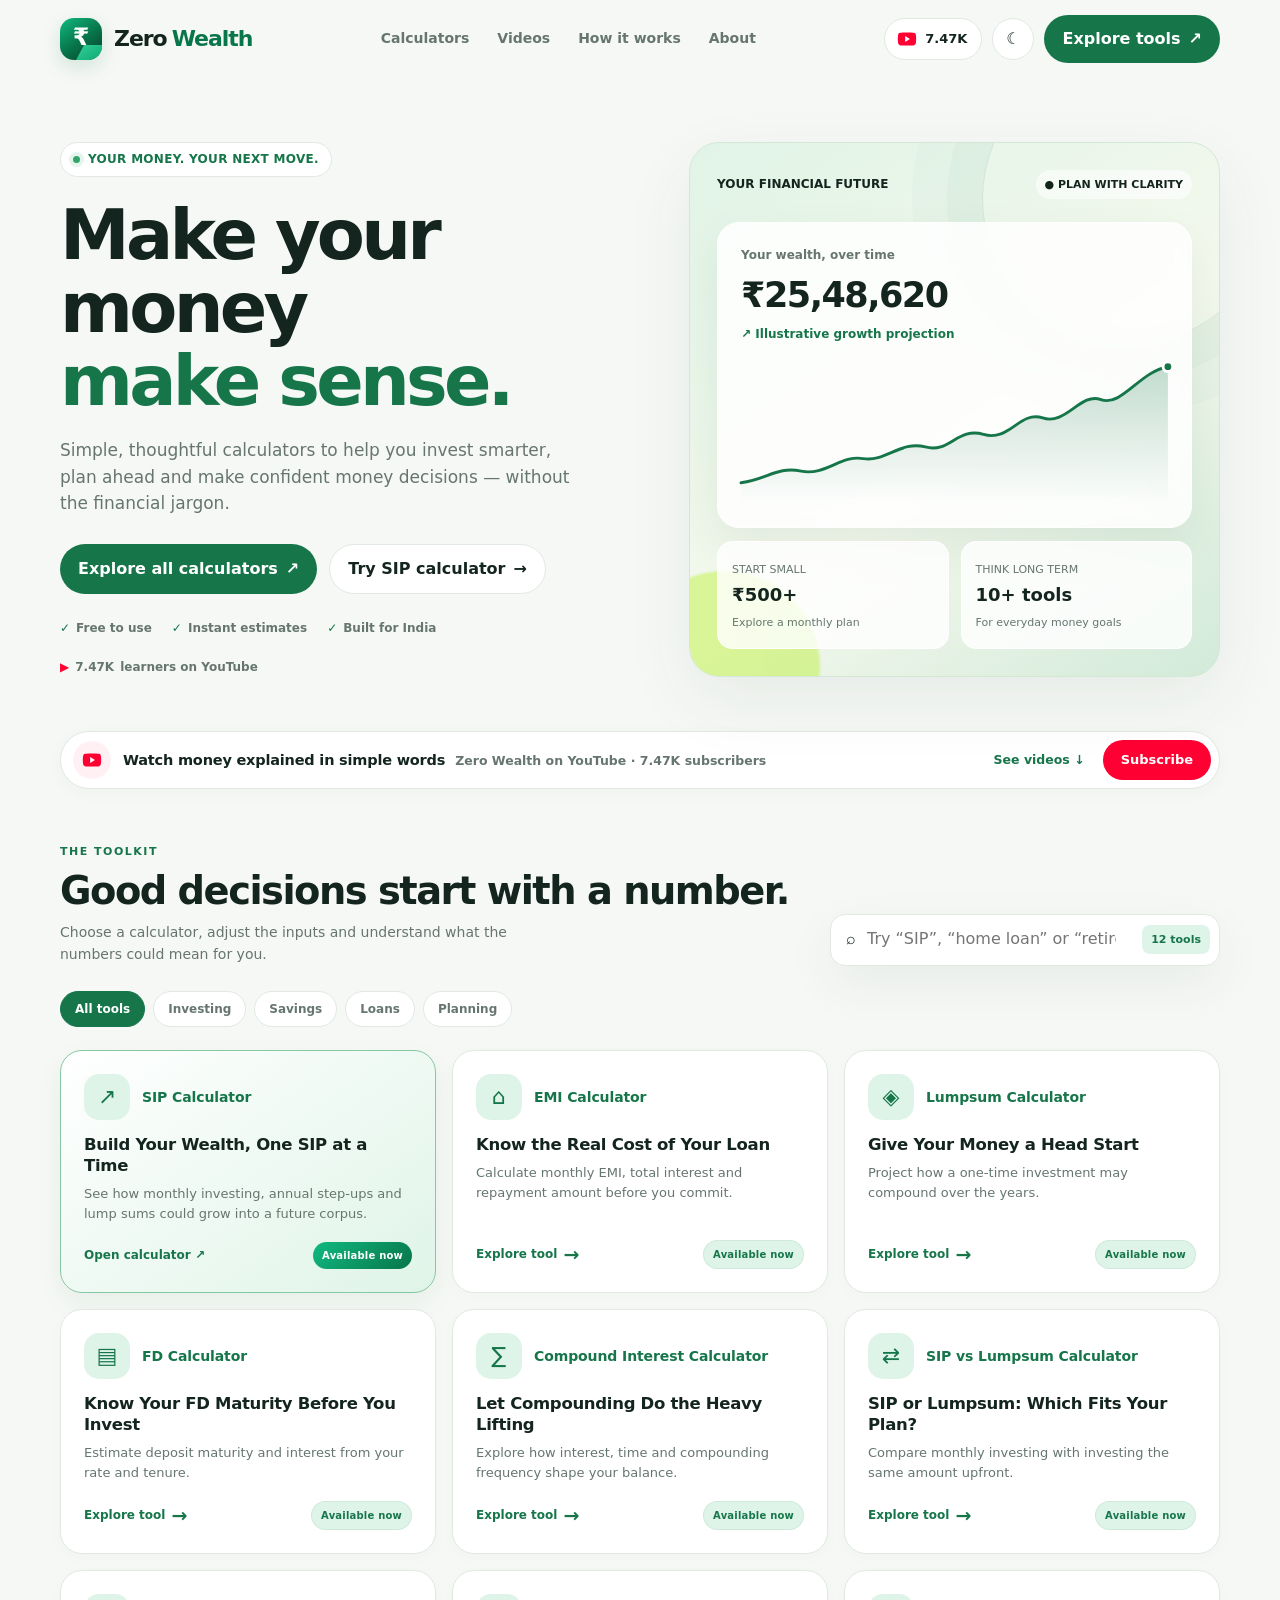
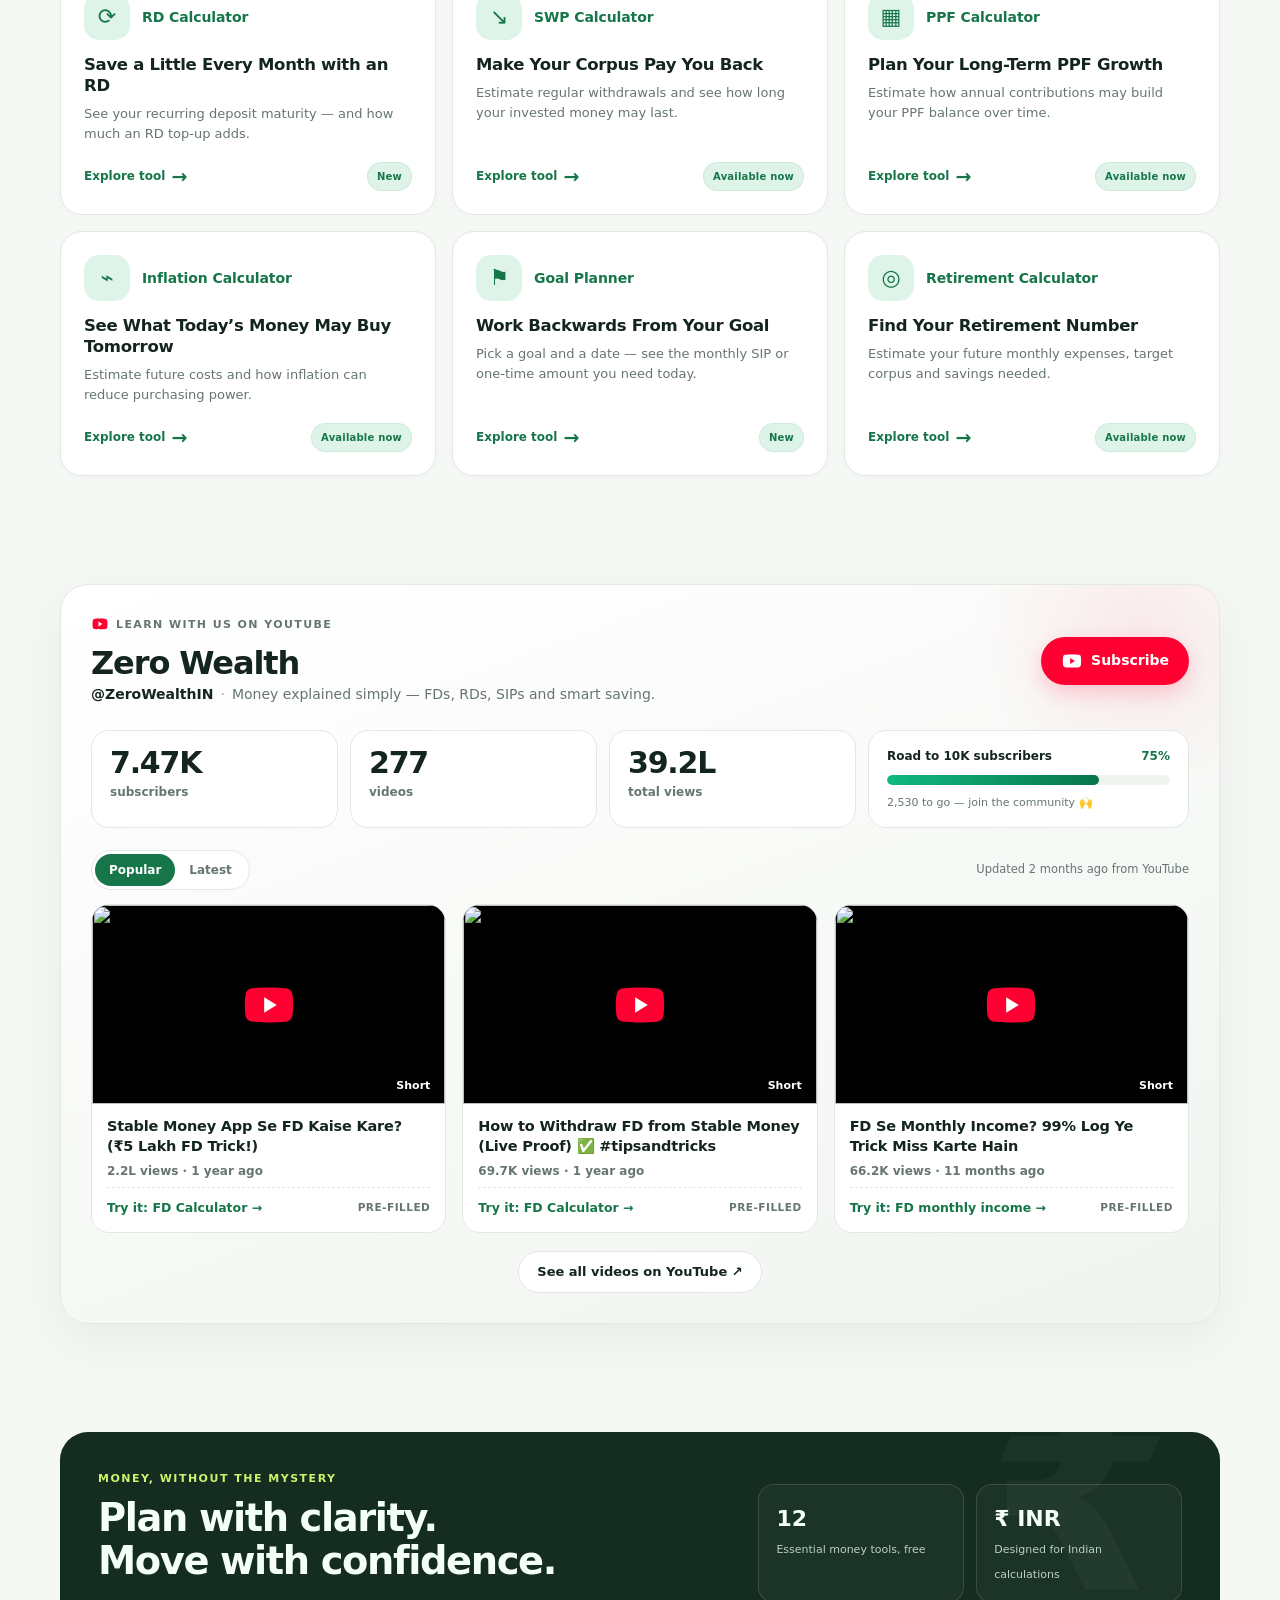
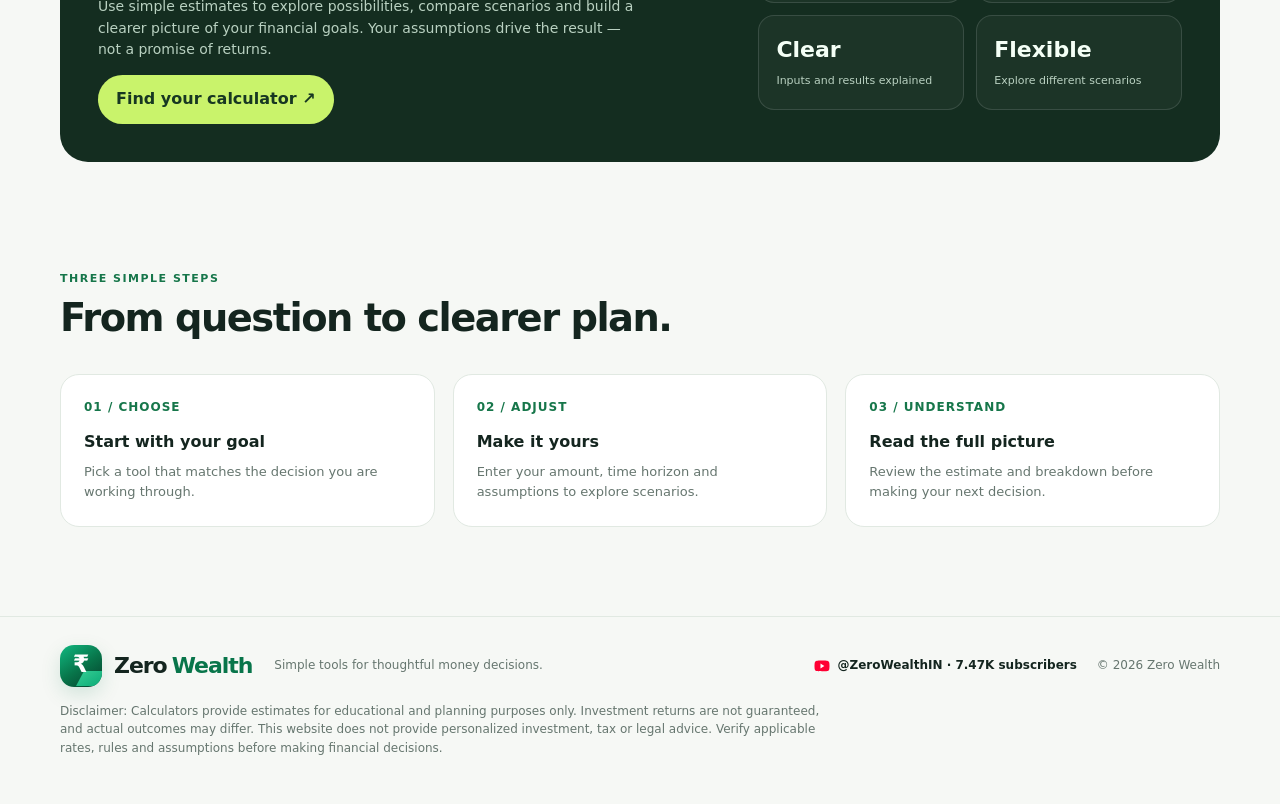
==== commit 67bd00ed: "YouTube texts: drop the Hindi mention - Channel section: "Money explained simply — FDs, RDs, SIPs an" ====
--- a/index.html
+++ b/index.html
@@ -120,7 +120,7 @@
 <a class="calc" data-category="Planning" data-name="Goal planner goal based SIP lumpsum how much to invest education car house target" href="calculators.html#goal"><div class="calchead"><div class="calcicon" aria-hidden="true">⚑</div><span class="calcname">Goal Planner</span></div><h3>Work Backwards From Your Goal</h3><p>Pick a goal and a date — see the monthly SIP or one-time amount you need today.</p><div class="calcfoot"><span>Explore tool <span class="arrow">→</span></span><span class="status">New</span></div></a>
 <a class="calc" data-category="Planning" data-name="Retirement calculator corpus savings goal" href="calculators.html#retirement"><div class="calchead"><div class="calcicon" aria-hidden="true">◎</div><span class="calcname">Retirement Calculator</span></div><h3>Find Your Retirement Number</h3><p>Estimate your future monthly expenses, target corpus and savings needed.</p><div class="calcfoot"><span>Explore tool <span class="arrow">→</span></span><span class="status">Available now</span></div></a></div><div id="empty" class="empty">No calculators match your search. Try another keyword or category.</div></section>
 <section class="container ytsec" id="youtube" aria-labelledby="ytTitle"><div class="ytcard">
-<div class="ythead"><div class="ytname"><div class="ytkick"><svg viewBox="0 0 24 24" aria-hidden="true"><path d="M21.6 7.2a2.7 2.7 0 0 0-1.9-1.9C18 4.8 12 4.8 12 4.8s-6 0-7.7.5a2.7 2.7 0 0 0-1.9 1.9C2 8.9 2 12 2 12s0 3.1.4 4.8a2.7 2.7 0 0 0 1.9 1.9c1.7.5 7.7.5 7.7.5s6 0 7.7-.5a2.7 2.7 0 0 0 1.9-1.9c.4-1.7.4-4.8.4-4.8s0-3.1-.4-4.8Z" fill="#ff0033"/><path d="m10 15.2 5.2-3.2L10 8.8Z" fill="#fff"/></svg>Learn with us on YouTube</div><h2 id="ytTitle">Zero Wealth</h2><p><span class="handle">@ZeroWealthIN</span><span class="sep" aria-hidden="true">·</span>Money explained in simple Hindi — FDs, RDs, SIPs and smart saving.</p></div>
+<div class="ythead"><div class="ytname"><div class="ytkick"><svg viewBox="0 0 24 24" aria-hidden="true"><path d="M21.6 7.2a2.7 2.7 0 0 0-1.9-1.9C18 4.8 12 4.8 12 4.8s-6 0-7.7.5a2.7 2.7 0 0 0-1.9 1.9C2 8.9 2 12 2 12s0 3.1.4 4.8a2.7 2.7 0 0 0 1.9 1.9c1.7.5 7.7.5 7.7.5s6 0 7.7-.5a2.7 2.7 0 0 0 1.9-1.9c.4-1.7.4-4.8.4-4.8s0-3.1-.4-4.8Z" fill="#ff0033"/><path d="m10 15.2 5.2-3.2L10 8.8Z" fill="#fff"/></svg>Learn with us on YouTube</div><h2 id="ytTitle">Zero Wealth</h2><p><span class="handle">@ZeroWealthIN</span><span class="sep" aria-hidden="true">·</span>Money explained simply — FDs, RDs, SIPs and smart saving.</p></div>
 <a class="ytsub" data-yt-link data-yt-subscribe href="https://www.youtube.com/channel/UCn2tPHDpXme_rNmy6tBPUNg?sub_confirmation=1" target="_blank" rel="noopener"><svg viewBox="0 0 24 24" aria-hidden="true"><path d="M21.6 7.2a2.7 2.7 0 0 0-1.9-1.9C18 4.8 12 4.8 12 4.8s-6 0-7.7.5a2.7 2.7 0 0 0-1.9 1.9C2 8.9 2 12 2 12s0 3.1.4 4.8a2.7 2.7 0 0 0 1.9 1.9c1.7.5 7.7.5 7.7.5s6 0 7.7-.5a2.7 2.7 0 0 0 1.9-1.9c.4-1.7.4-4.8.4-4.8s0-3.1-.4-4.8Z" fill="#ffffff"/><path d="m10 15.2 5.2-3.2L10 8.8Z" fill="#ff0033"/></svg> Subscribe</a></div>
 <div class="ytstats"></div>
 <div class="ytlist"><div class="yttabs"><div class="tabs" role="group" aria-label="Sort videos"><button type="button" data-sort="popular" class="active" aria-pressed="true">Popular</button><button type="button" data-sort="latest" aria-pressed="false">Latest</button></div><small data-yt-updated>Updated daily from YouTube</small></div>
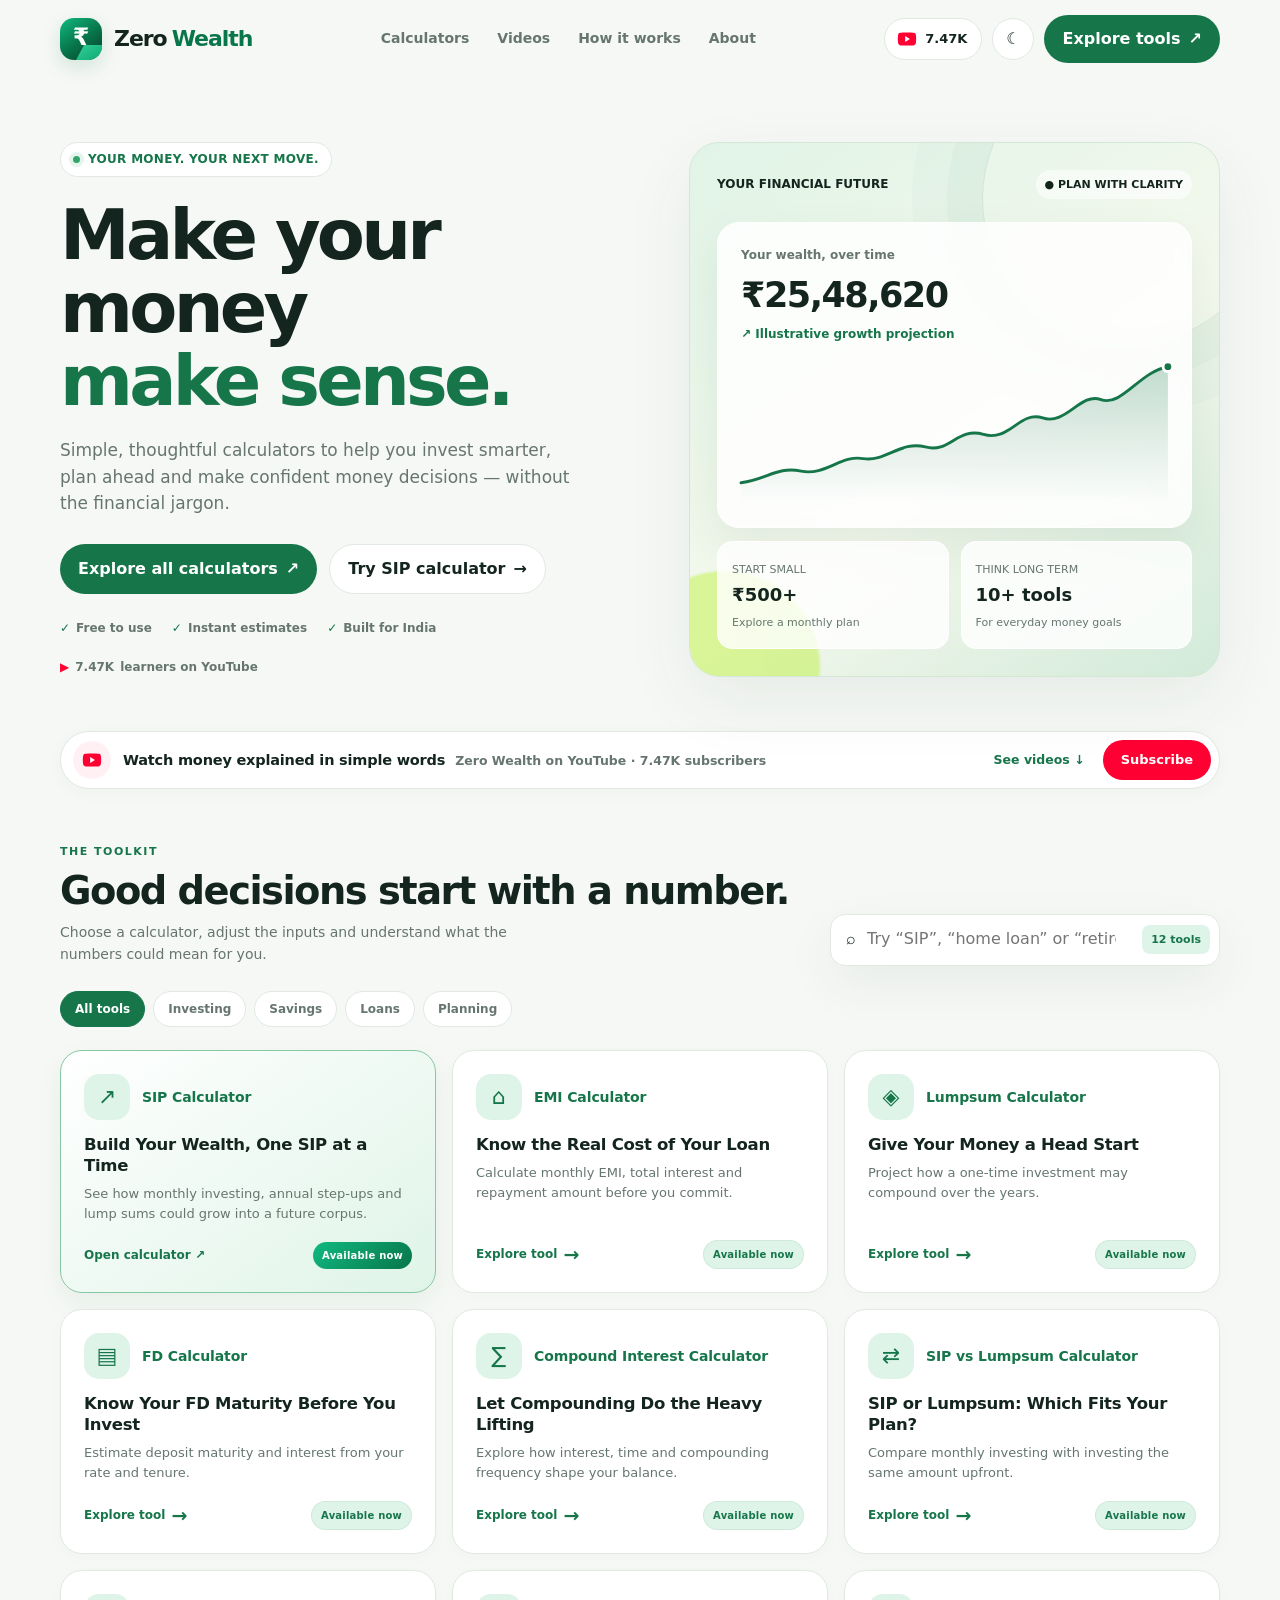
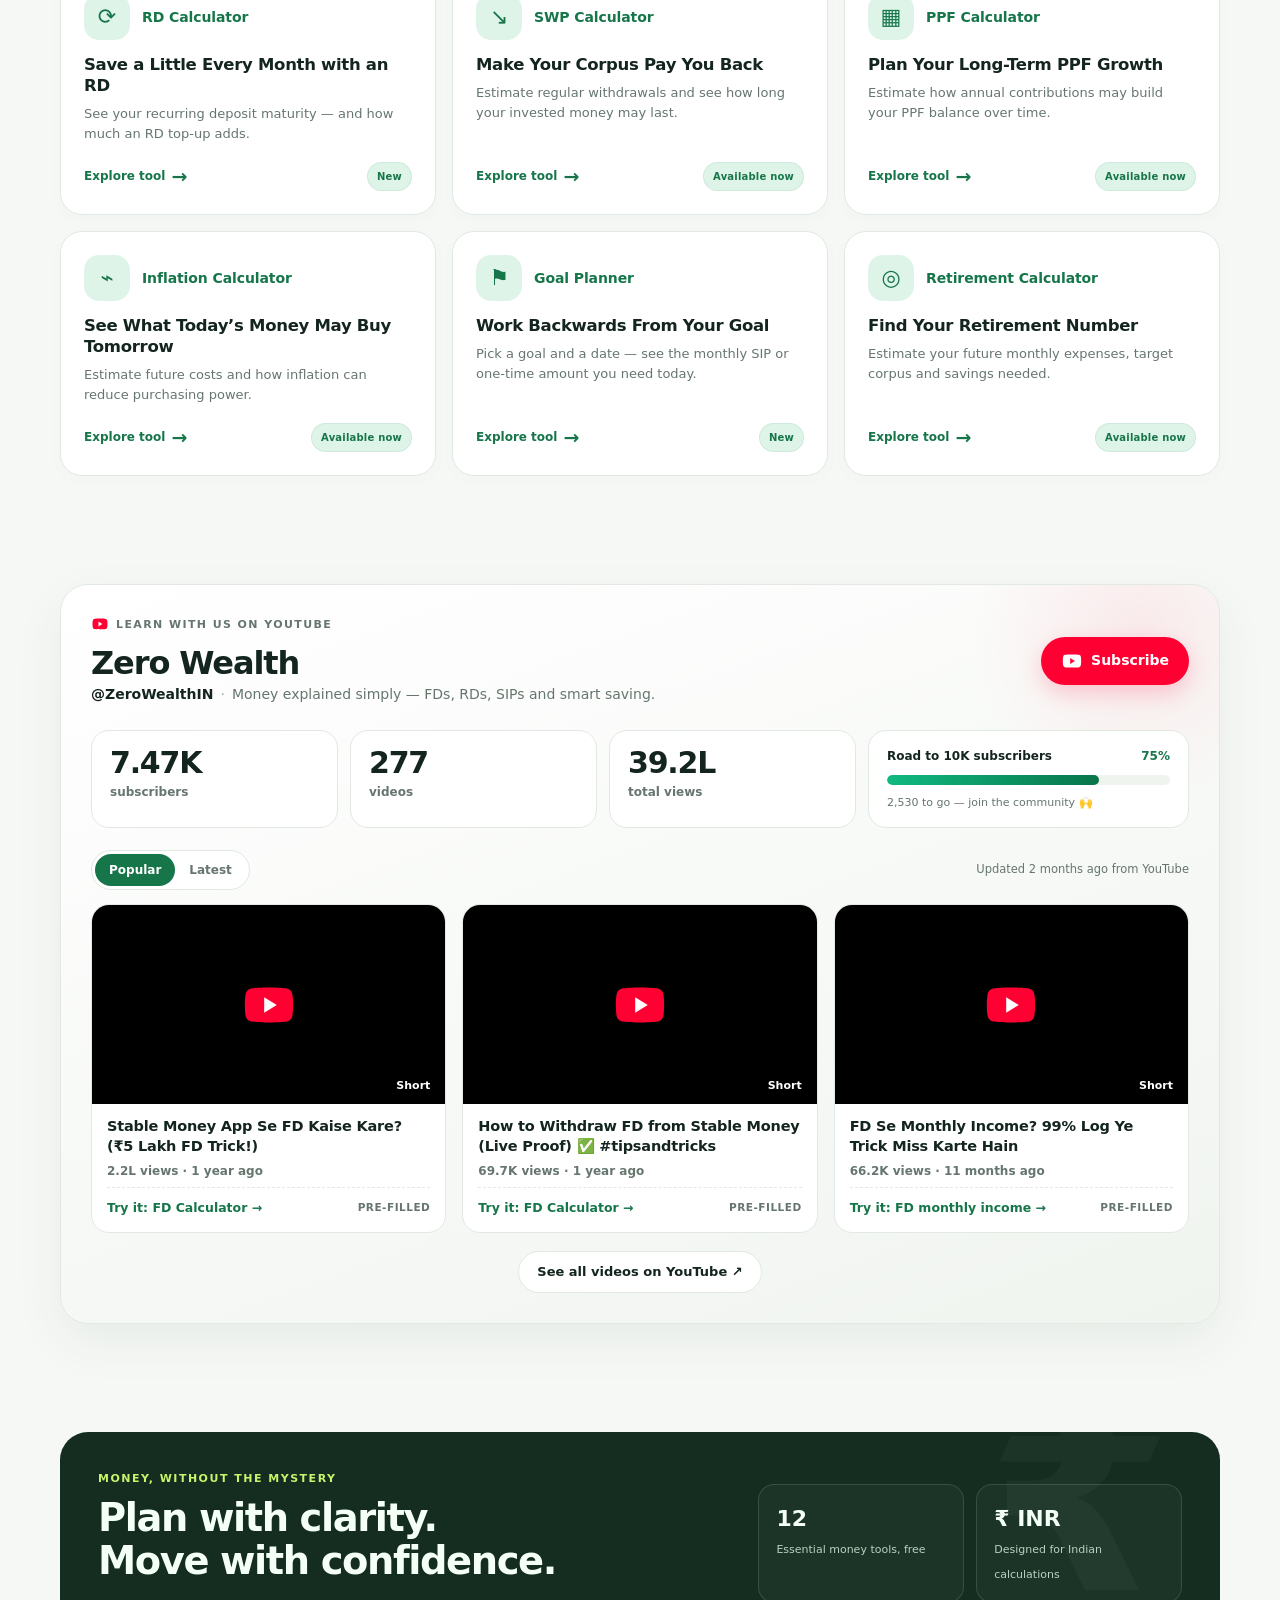
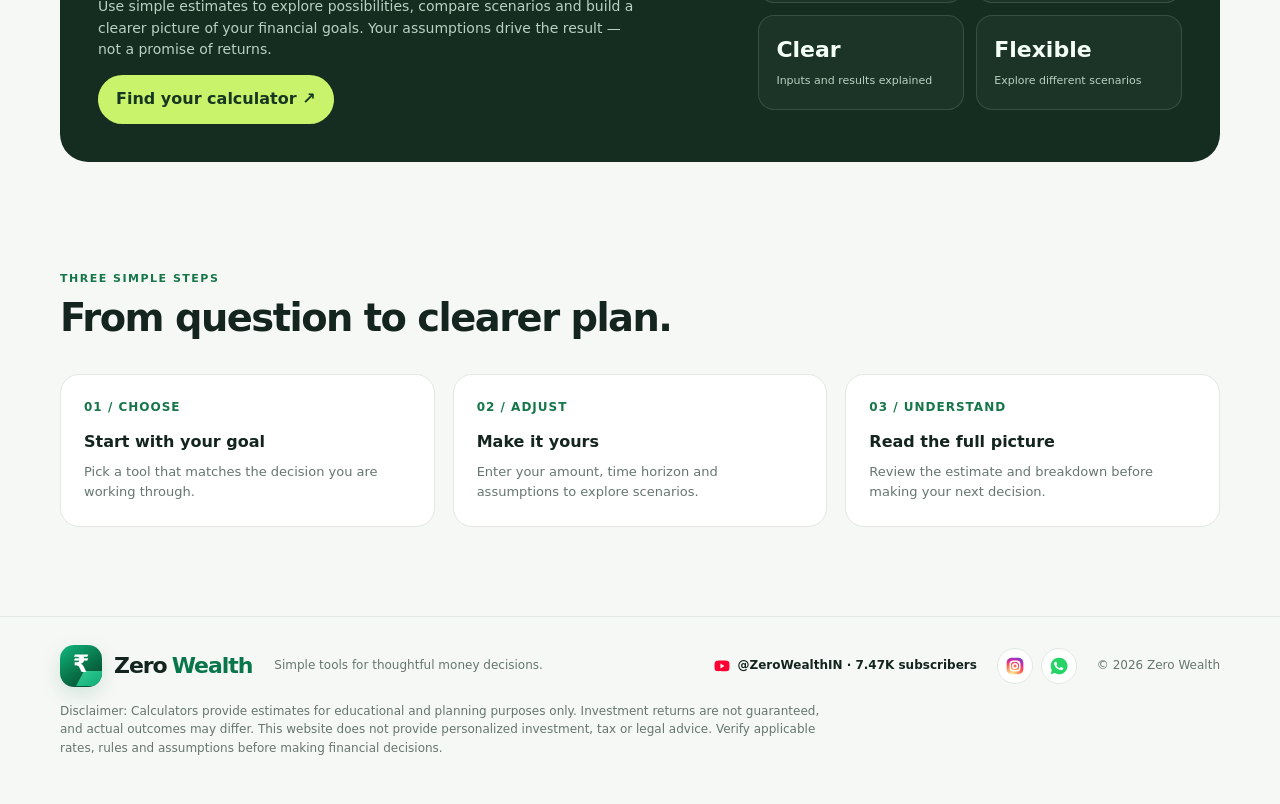
==== commit 0d20c41b: "Footer: add Instagram and WhatsApp channel links - Home footer: round Instagram (@hey.saurabhyadav) " ====
--- a/index.html
+++ b/index.html
@@ -129,7 +129,7 @@
 </div></section>
 <section class="container section" id="about"><div class="banner"><div><div class="kicker">MONEY, WITHOUT THE MYSTERY</div><h2>Plan with clarity.<br>Move with confidence.</h2><p>Use simple estimates to explore possibilities, compare scenarios and build a clearer picture of your financial goals. Your assumptions drive the result — not a promise of returns.</p><a class="btn" href="#calculators" style="background:var(--lime);color:#173722">Find your calculator ↗</a></div><div class="bannerstats"><div class="bannerstat"><strong>12</strong><span>Essential money tools, free</span></div><div class="bannerstat"><strong>₹ INR</strong><span>Designed for Indian calculations</span></div><div class="bannerstat"><strong>Clear</strong><span>Inputs and results explained</span></div><div class="bannerstat"><strong>Flexible</strong><span>Explore different scenarios</span></div></div></div></section>
 <section class="container section" id="how-it-works"><div class="sectionhead"><div><div class="kicker">THREE SIMPLE STEPS</div><h2>From question to clearer plan.</h2></div></div><div class="steps"><article class="step"><div class="stepnum">01 / CHOOSE</div><h3>Start with your goal</h3><p>Pick a tool that matches the decision you are working through.</p></article><article class="step"><div class="stepnum">02 / ADJUST</div><h3>Make it yours</h3><p>Enter your amount, time horizon and assumptions to explore scenarios.</p></article><article class="step"><div class="stepnum">03 / UNDERSTAND</div><h3>Read the full picture</h3><p>Review the estimate and breakdown before making your next decision.</p></article></div></section></main>
-<footer class="footer"><div class="container"><div class="footerrow"><a class="brand" href="#top" aria-label="Back to top"><span class="brandmark" aria-hidden="true">₹</span><span class="wordmark"><span>Zero</span><span> Wealth</span></span></a><span class="foottag">Simple tools for thoughtful money decisions.</span><span class="footmeta"><a class="footyt" data-yt-link href="https://www.youtube.com/channel/UCn2tPHDpXme_rNmy6tBPUNg" target="_blank" rel="noopener"><svg viewBox="0 0 24 24" aria-hidden="true"><path d="M21.6 7.2a2.7 2.7 0 0 0-1.9-1.9C18 4.8 12 4.8 12 4.8s-6 0-7.7.5a2.7 2.7 0 0 0-1.9 1.9C2 8.9 2 12 2 12s0 3.1.4 4.8a2.7 2.7 0 0 0 1.9 1.9c1.7.5 7.7.5 7.7.5s6 0 7.7-.5a2.7 2.7 0 0 0 1.9-1.9c.4-1.7.4-4.8.4-4.8s0-3.1-.4-4.8Z" fill="#ff0033"/><path d="m10 15.2 5.2-3.2L10 8.8Z" fill="#fff"/></svg><span>@ZeroWealthIN · <span data-yt-subs>YouTube</span> subscribers</span></a><span class="footcopy">© <span id="year"></span> Zero Wealth</span></span></div><p class="disclaimer">Disclaimer: Calculators provide estimates for educational and planning purposes only. Investment returns are not guaranteed, and actual outcomes may differ. This website does not provide personalized investment, tax or legal advice. Verify applicable rates, rules and assumptions before making financial decisions.</p></div></footer>
+<footer class="footer"><div class="container"><div class="footerrow"><a class="brand" href="#top" aria-label="Back to top"><span class="brandmark" aria-hidden="true">₹</span><span class="wordmark"><span>Zero</span><span> Wealth</span></span></a><span class="foottag">Simple tools for thoughtful money decisions.</span><span class="footmeta"><a class="footyt" data-yt-link href="https://www.youtube.com/channel/UCn2tPHDpXme_rNmy6tBPUNg" target="_blank" rel="noopener"><svg viewBox="0 0 24 24" aria-hidden="true"><path d="M21.6 7.2a2.7 2.7 0 0 0-1.9-1.9C18 4.8 12 4.8 12 4.8s-6 0-7.7.5a2.7 2.7 0 0 0-1.9 1.9C2 8.9 2 12 2 12s0 3.1.4 4.8a2.7 2.7 0 0 0 1.9 1.9c1.7.5 7.7.5 7.7.5s6 0 7.7-.5a2.7 2.7 0 0 0 1.9-1.9c.4-1.7.4-4.8.4-4.8s0-3.1-.4-4.8Z" fill="#ff0033"/><path d="m10 15.2 5.2-3.2L10 8.8Z" fill="#fff"/></svg><span>@ZeroWealthIN · <span data-yt-subs>YouTube</span> subscribers</span></a><span class="footsocial"><a class="soc" href="https://www.instagram.com/hey.saurabhyadav/" target="_blank" rel="noopener" aria-label="Instagram: @hey.saurabhyadav" title="Instagram · @hey.saurabhyadav"><svg viewBox="0 0 24 24" aria-hidden="true"><defs><radialGradient id="igGradHome" cx="30%" cy="107%" r="150%"><stop offset="0" stop-color="#fdf497"/><stop offset=".05" stop-color="#fdf497"/><stop offset=".45" stop-color="#fd5949"/><stop offset=".6" stop-color="#d6249f"/><stop offset=".9" stop-color="#285aeb"/></radialGradient></defs><rect x="2" y="2" width="20" height="20" rx="6" fill="url(#igGradHome)"/><rect x="6.3" y="6.3" width="11.4" height="11.4" rx="3.5" fill="none" stroke="#fff" stroke-width="1.8"/><circle cx="12" cy="12" r="2.8" fill="none" stroke="#fff" stroke-width="1.8"/><circle cx="16.1" cy="7.9" r="1.1" fill="#fff"/></svg></a><a class="soc" href="https://whatsapp.com/channel/0029Vb93MCZInlqURFZPZw1O" target="_blank" rel="noopener" aria-label="Zero Wealth WhatsApp channel" title="WhatsApp channel"><svg viewBox="0 0 24 24" aria-hidden="true"><path fill="#25d366" d="M12 2a10 10 0 0 0-8.66 15l-1.3 4.76 4.88-1.28A10 10 0 1 0 12 2Z"/><path fill="#fff" d="M8.9 7.3c-.2-.45-.4-.46-.6-.47h-.5c-.18 0-.47.07-.72.34-.25.27-.94.92-.94 2.25s.97 2.6 1.1 2.79c.13.18 1.87 2.98 4.6 4.06 2.28.9 2.74.72 3.24.67.5-.04 1.6-.65 1.82-1.28.23-.63.23-1.17.16-1.28-.07-.11-.25-.18-.52-.31l-1.82-.9c-.25-.09-.43-.13-.61.14-.18.27-.7.89-.86 1.07-.16.18-.32.2-.59.07-.27-.14-1.13-.42-2.16-1.33-.8-.71-1.34-1.59-1.5-1.86-.16-.27-.02-.42.12-.55.12-.12.27-.32.4-.48.14-.16.18-.27.27-.45.09-.18.05-.34-.02-.48l-.83-2.03Z"/></svg></a></span><span class="footcopy">© <span id="year"></span> Zero Wealth</span></span></div><p class="disclaimer">Disclaimer: Calculators provide estimates for educational and planning purposes only. Investment returns are not guaranteed, and actual outcomes may differ. This website does not provide personalized investment, tax or legal advice. Verify applicable rates, rules and assumptions before making financial decisions.</p></div></footer>
 <script>
 const search=document.getElementById('search'), cards=[...document.querySelectorAll('.calc')], filters=[...document.querySelectorAll('.filter')], empty=document.getElementById('empty');let active='All';
 /* Match every word of the query (in any order), so "home loan" finds the EMI card. Text is cached because hidden cards report empty innerText. */cards.forEach(c=>c._text=(c.dataset.name+' '+c.textContent).toLowerCase());
--- a/yt.css
+++ b/yt.css
@@ -79,6 +79,13 @@
 .footer .foottag{flex:1;min-width:220px}
 .footer .footmeta{display:inline-flex;align-items:center;gap:20px;flex-wrap:wrap}
 .footer .footcopy{white-space:nowrap}
+/* Instagram / WhatsApp buttons */
+.footsocial{display:inline-flex;align-items:center;gap:8px}
+.soc{width:36px;height:36px;border:1px solid var(--line);border-radius:50%;display:grid;place-items:center;background:var(--surface);transition:border-color .2s,transform .2s}
+.soc svg{width:20px;height:20px}
+.soc:hover{transform:translateY(-2px);border-color:var(--green)}
+.soc:focus-visible{outline:3px solid color-mix(in srgb,var(--green) 40%,transparent);outline-offset:3px}
+@media(prefers-reduced-motion:reduce){.soc{transition:none}.soc:hover{transform:none}}
 [data-theme=dark] .ytcard{background:linear-gradient(160deg,#0e1b14,#102318)}
 [data-theme=dark] .ytstat,[data-theme=dark] .ytgoal,[data-theme=dark] .ytv{background:#0b1710}
 [data-theme=dark] .yttabs button.active{color:#06120c}
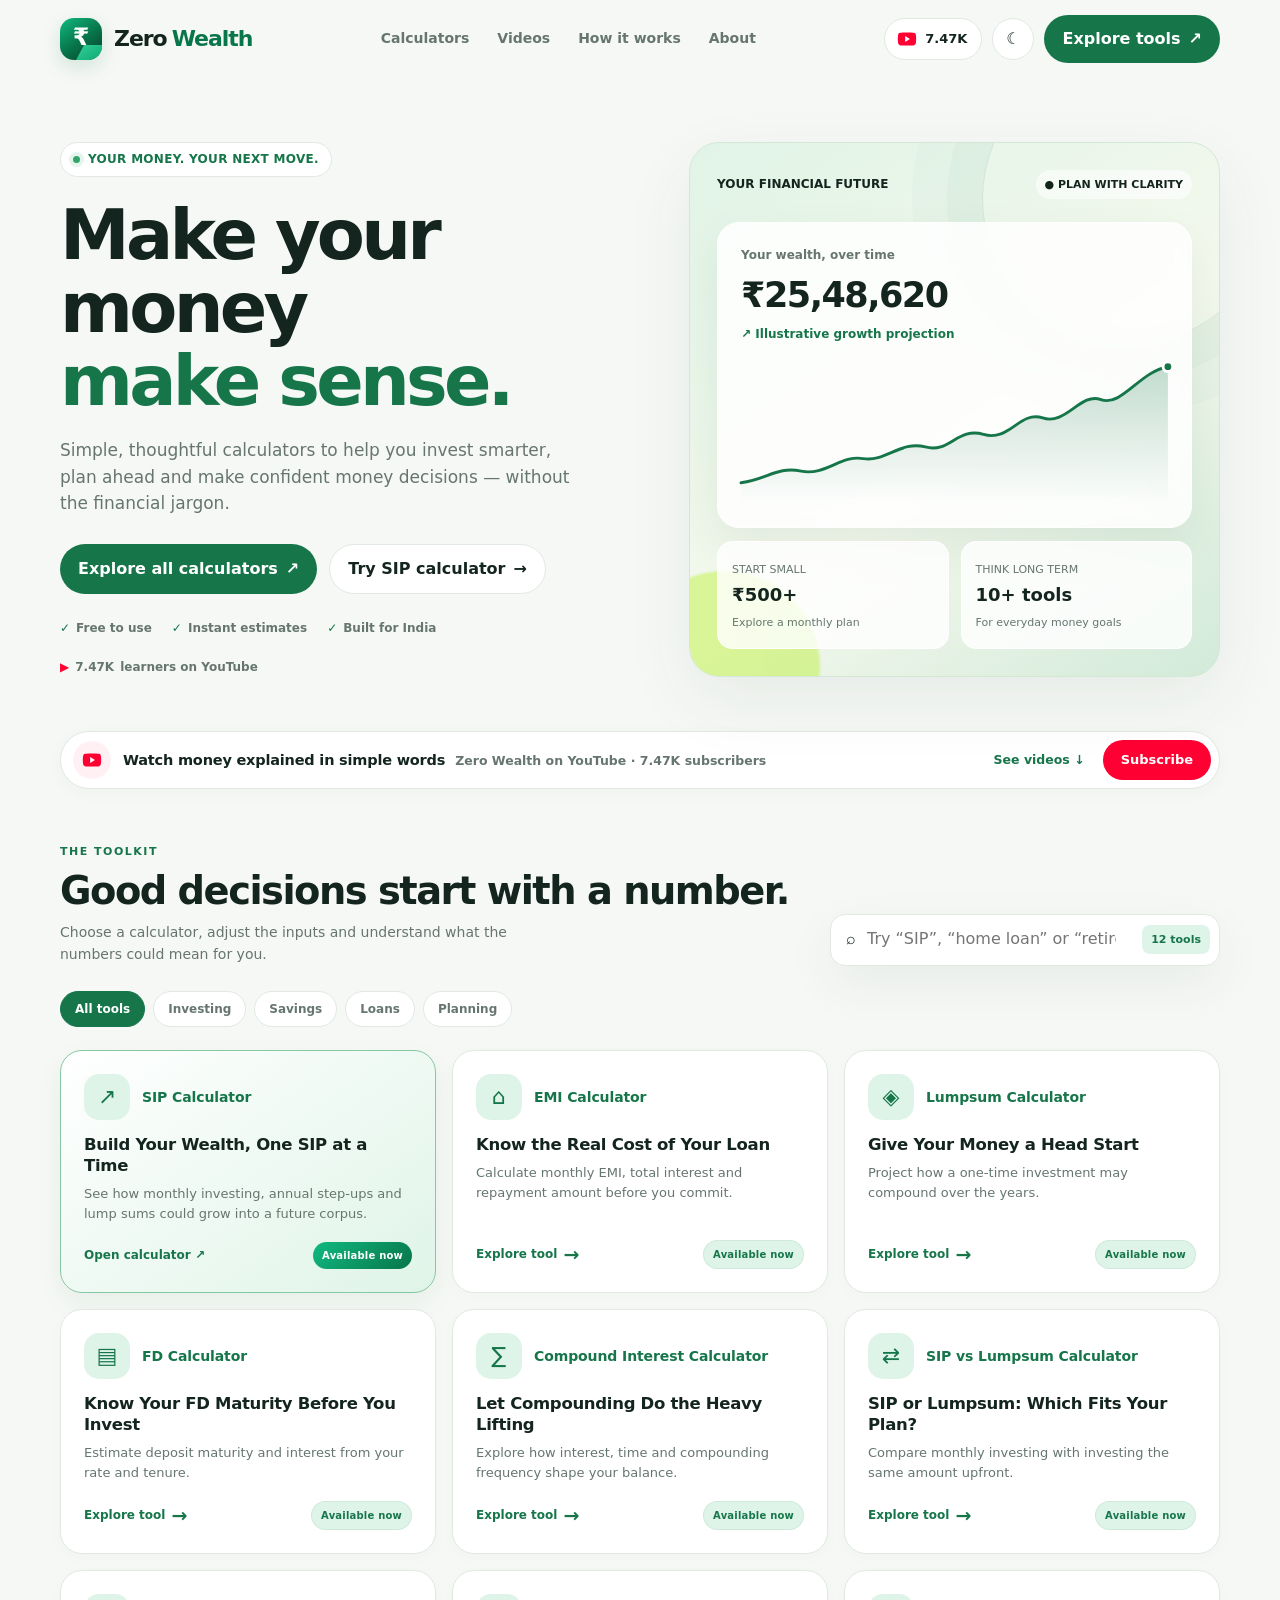
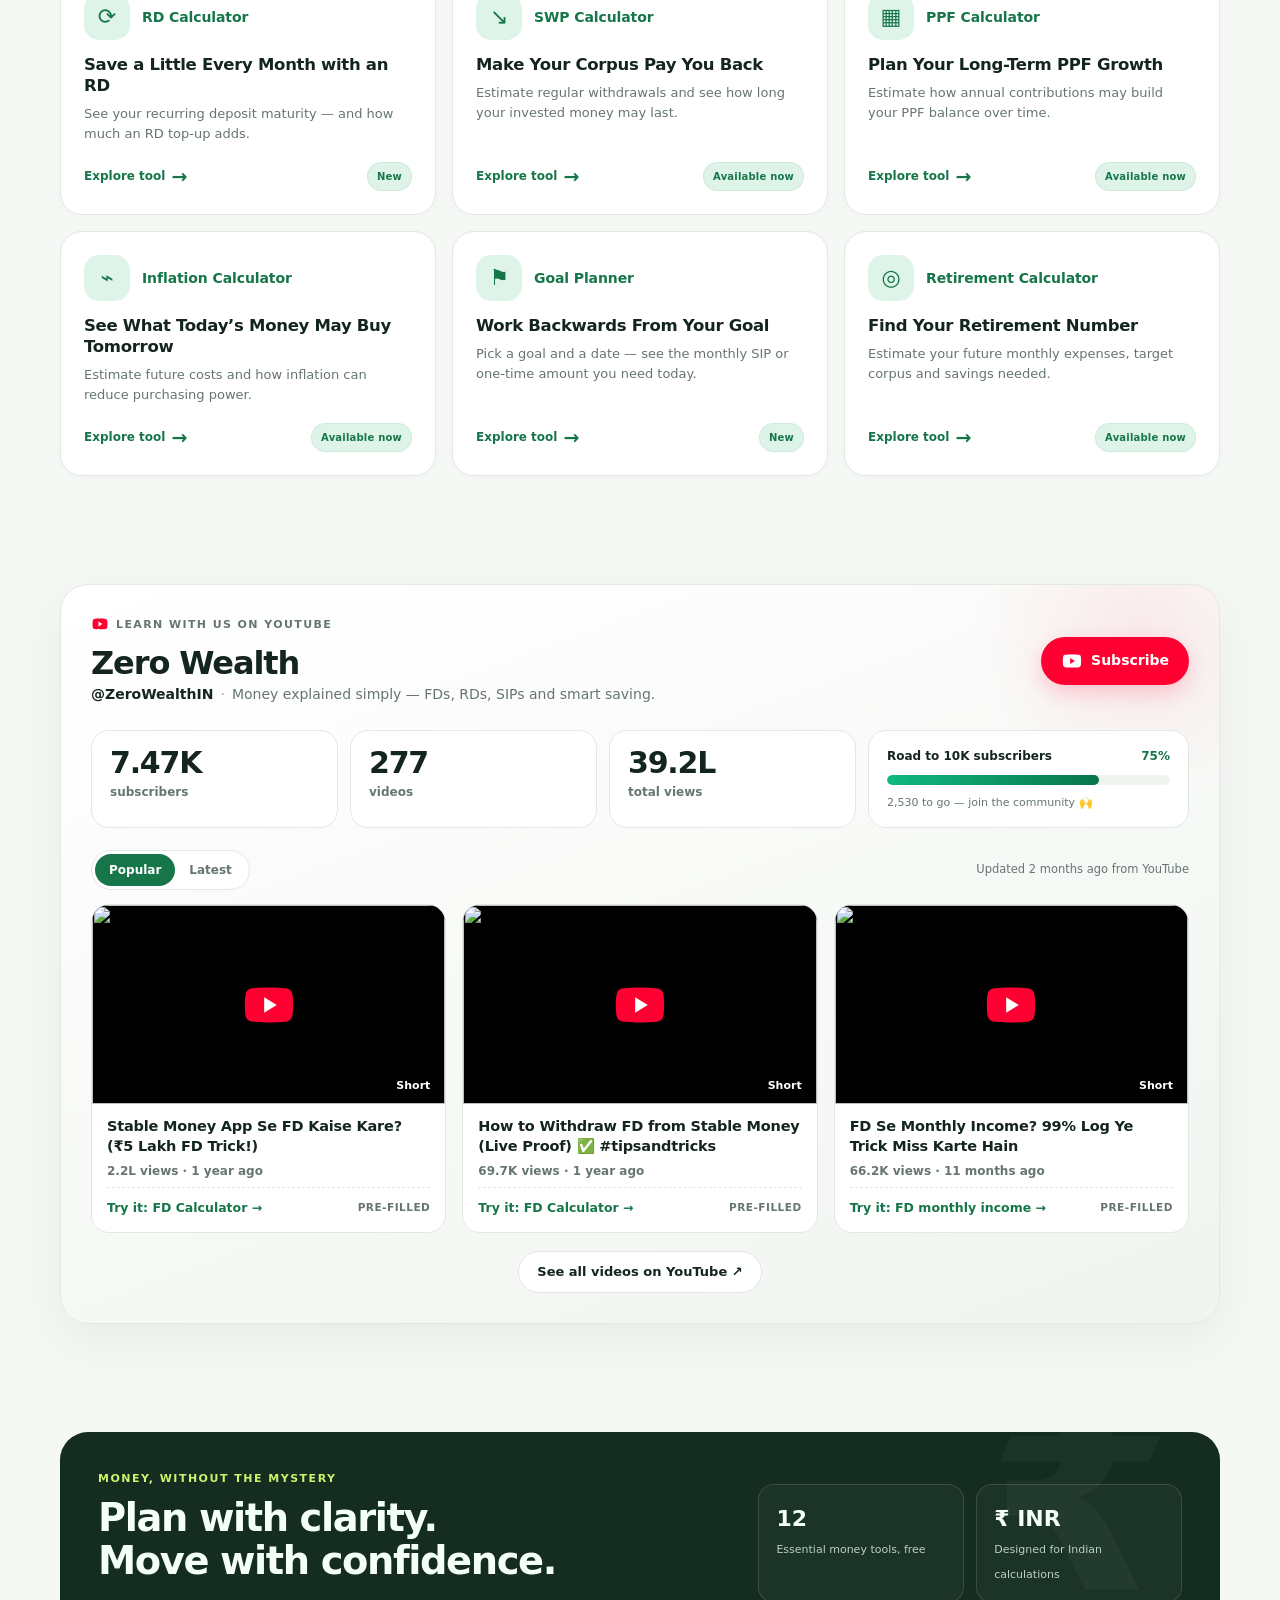
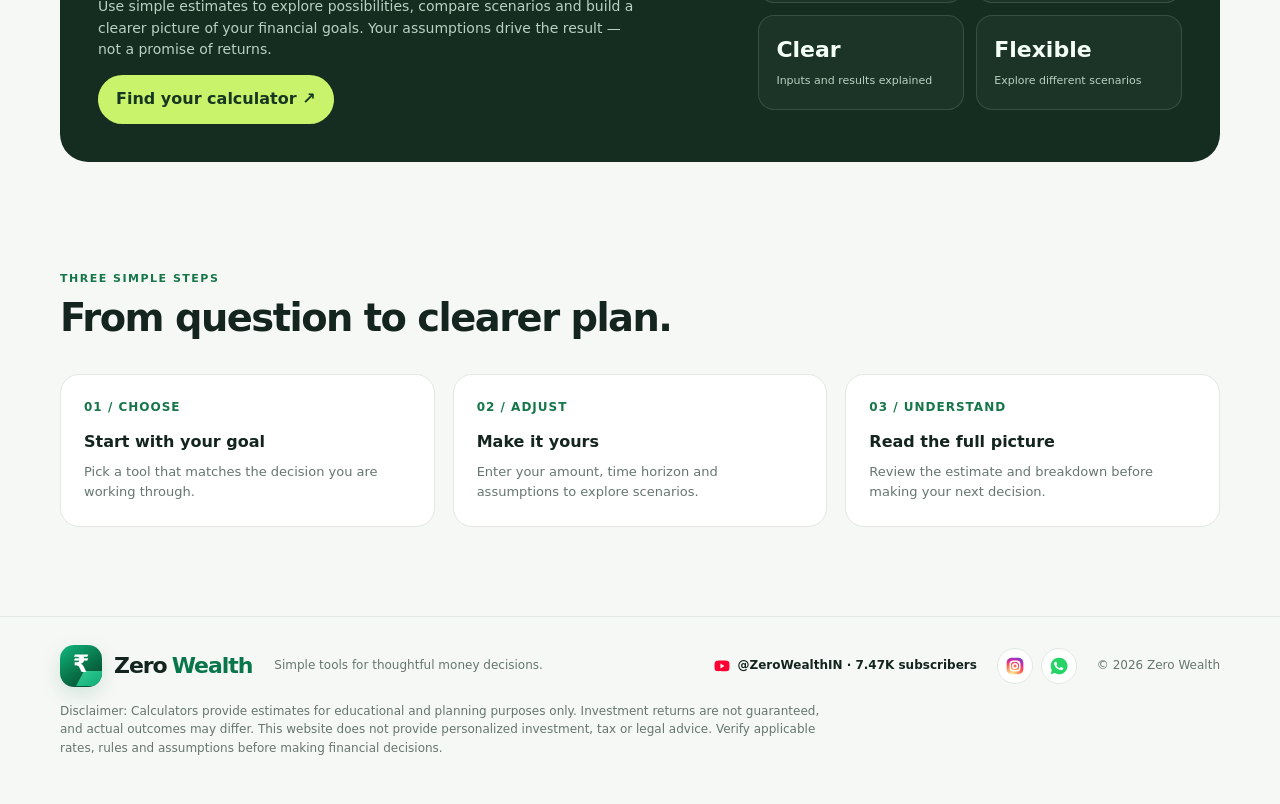
==== commit bcad29e3: "Add About page: education, career path and contact - about.html: intro, headline and story; stats (3" ====
--- a/index.html
+++ b/index.html
@@ -102,7 +102,7 @@
 </style><style id="readability-and-chart-fixes">.footnote,#tableNote{display:block;width:100%;max-width:100%;box-sizing:border-box;padding:12px 18px 18px;margin:0;color:var(--muted);font-size:12px;line-height:1.65;white-space:normal;overflow-wrap:anywhere;hyphens:auto}.card,.table-card,.chart-card{min-width:0;max-width:100%}.chart-card{overflow:hidden}canvas{max-width:100%}@media(max-width:540px){.footnote,#tableNote{padding:10px 14px 15px;font-size:11.5px}}</style>
 </head>
 <body>
-<header class="container nav"><a class="brand" href="#top" aria-label="Zero Wealth home"><span class="brandmark" aria-hidden="true">₹</span><span class="wordmark"><span>Zero</span><span> Wealth</span></span></a><nav class="navlinks"><a href="#calculators">Calculators</a><a href="#youtube">Videos</a><a href="#how-it-works">How it works</a><a href="#about">About</a></nav><div class="navright"><a class="ytpill" data-yt-link data-yt-pill href="https://www.youtube.com/channel/UCn2tPHDpXme_rNmy6tBPUNg" target="_blank" rel="noopener" title="Zero Wealth on YouTube" aria-label="Zero Wealth on YouTube"><svg viewBox="0 0 24 24" aria-hidden="true"><path d="M21.6 7.2a2.7 2.7 0 0 0-1.9-1.9C18 4.8 12 4.8 12 4.8s-6 0-7.7.5a2.7 2.7 0 0 0-1.9 1.9C2 8.9 2 12 2 12s0 3.1.4 4.8a2.7 2.7 0 0 0 1.9 1.9c1.7.5 7.7.5 7.7.5s6 0 7.7-.5a2.7 2.7 0 0 0 1.9-1.9c.4-1.7.4-4.8.4-4.8s0-3.1-.4-4.8Z" fill="#ff0033"/><path d="m10 15.2 5.2-3.2L10 8.8Z" fill="#fff"/></svg><span data-yt-subs>YouTube</span></a><button class="iconbtn" id="themeBtn" type="button" data-theme-toggle aria-label="Toggle theme">☾</button><a class="btn" href="#calculators">Explore tools <span>↗</span></a></div></header>
+<header class="container nav"><a class="brand" href="#top" aria-label="Zero Wealth home"><span class="brandmark" aria-hidden="true">₹</span><span class="wordmark"><span>Zero</span><span> Wealth</span></span></a><nav class="navlinks"><a href="#calculators">Calculators</a><a href="#youtube">Videos</a><a href="#how-it-works">How it works</a><a href="about.html">About</a></nav><div class="navright"><a class="ytpill" data-yt-link data-yt-pill href="https://www.youtube.com/channel/UCn2tPHDpXme_rNmy6tBPUNg" target="_blank" rel="noopener" title="Zero Wealth on YouTube" aria-label="Zero Wealth on YouTube"><svg viewBox="0 0 24 24" aria-hidden="true"><path d="M21.6 7.2a2.7 2.7 0 0 0-1.9-1.9C18 4.8 12 4.8 12 4.8s-6 0-7.7.5a2.7 2.7 0 0 0-1.9 1.9C2 8.9 2 12 2 12s0 3.1.4 4.8a2.7 2.7 0 0 0 1.9 1.9c1.7.5 7.7.5 7.7.5s6 0 7.7-.5a2.7 2.7 0 0 0 1.9-1.9c.4-1.7.4-4.8.4-4.8s0-3.1-.4-4.8Z" fill="#ff0033"/><path d="m10 15.2 5.2-3.2L10 8.8Z" fill="#fff"/></svg><span data-yt-subs>YouTube</span></a><button class="iconbtn" id="themeBtn" type="button" data-theme-toggle aria-label="Toggle theme">☾</button><a class="btn" href="#calculators">Explore tools <span>↗</span></a></div></header>
 <main id="top"><section class="container hero"><div><div class="eyebrow"><span class="pulse"></span> YOUR MONEY. YOUR NEXT MOVE.</div><h1>Make your money<br><span>make sense.</span></h1><p>Simple, thoughtful calculators to help you invest smarter, plan ahead and make confident money decisions — without the financial jargon.</p><div class="heroactions"><a class="btn" href="#calculators">Explore all calculators <span>↗</span></a><a class="btn outline" href="calculators.html#sip">Try SIP calculator <span>→</span></a></div><div class="trust"><span><b>✓</b> Free to use</span><span><b>✓</b> Instant estimates</span><span><b>✓</b> Built for India</span><a class="yt" href="#youtube"><b>▶</b> <span data-yt-subs>7.47K</span> learners on YouTube</a></div></div>
 <div class="visual" aria-label="Illustration of investment growth"><div class="visualtop"><span>YOUR FINANCIAL FUTURE</span><span class="live">● PLAN WITH CLARITY</span></div><div class="wealthcard"><div class="smalllabel">Your wealth, over time</div><div class="bigmoney">₹25,48,620</div><div class="gain">↗ Illustrative growth projection</div><div class="chart"><svg viewBox="0 0 440 150" preserveAspectRatio="none" role="img" aria-label="Illustrative upward wealth growth chart"><defs><linearGradient id="area" x1="0" x2="0" y1="0" y2="1"><stop offset="0" stop-color="#16764a" stop-opacity=".25"/><stop offset="1" stop-color="#16764a" stop-opacity="0"/></linearGradient></defs><path d="M0 128 C28 124 37 111 62 116 S103 99 126 103 S165 84 190 91 S223 70 250 78 S287 53 311 61 S350 34 371 42 S411 13 440 8 L440 150 L0 150Z" fill="url(#area)"/><path d="M0 128 C28 124 37 111 62 116 S103 99 126 103 S165 84 190 91 S223 70 250 78 S287 53 311 61 S350 34 371 42 S411 13 440 8" fill="none" stroke="#16764a" stroke-width="3" stroke-linecap="round"/><circle cx="440" cy="8" r="5" fill="#16764a" stroke="#fff" stroke-width="3"/></svg></div></div><div class="minirow"><div class="ministat"><span>START SMALL</span><strong>₹500+</strong><span>Explore a monthly plan</span></div><div class="ministat"><span>THINK LONG TERM</span><strong>10+ tools</strong><span>For everyday money goals</span></div></div></div></section>
 <section class="container ytstrip-wrap" aria-label="Zero Wealth on YouTube"><div class="ytstrip"><a class="ytstrip-main" href="#youtube"><span class="ytstrip-ic"><svg viewBox="0 0 24 24" aria-hidden="true"><path d="M21.6 7.2a2.7 2.7 0 0 0-1.9-1.9C18 4.8 12 4.8 12 4.8s-6 0-7.7.5a2.7 2.7 0 0 0-1.9 1.9C2 8.9 2 12 2 12s0 3.1.4 4.8a2.7 2.7 0 0 0 1.9 1.9c1.7.5 7.7.5 7.7.5s6 0 7.7-.5a2.7 2.7 0 0 0 1.9-1.9c.4-1.7.4-4.8.4-4.8s0-3.1-.4-4.8Z" fill="#ff0033"/><path d="m10 15.2 5.2-3.2L10 8.8Z" fill="#fff"/></svg></span><span class="ytstrip-text"><b>Watch money explained in simple words</b><span class="ytstrip-meta">Zero Wealth on YouTube · <span data-yt-subs>7.47K</span> subscribers</span></span><span class="ytstrip-go" aria-hidden="true">See videos ↓</span></a><a class="ytstrip-sub" data-yt-link data-yt-subscribe href="https://www.youtube.com/channel/UCn2tPHDpXme_rNmy6tBPUNg?sub_confirmation=1" target="_blank" rel="noopener">Subscribe</a></div></section>
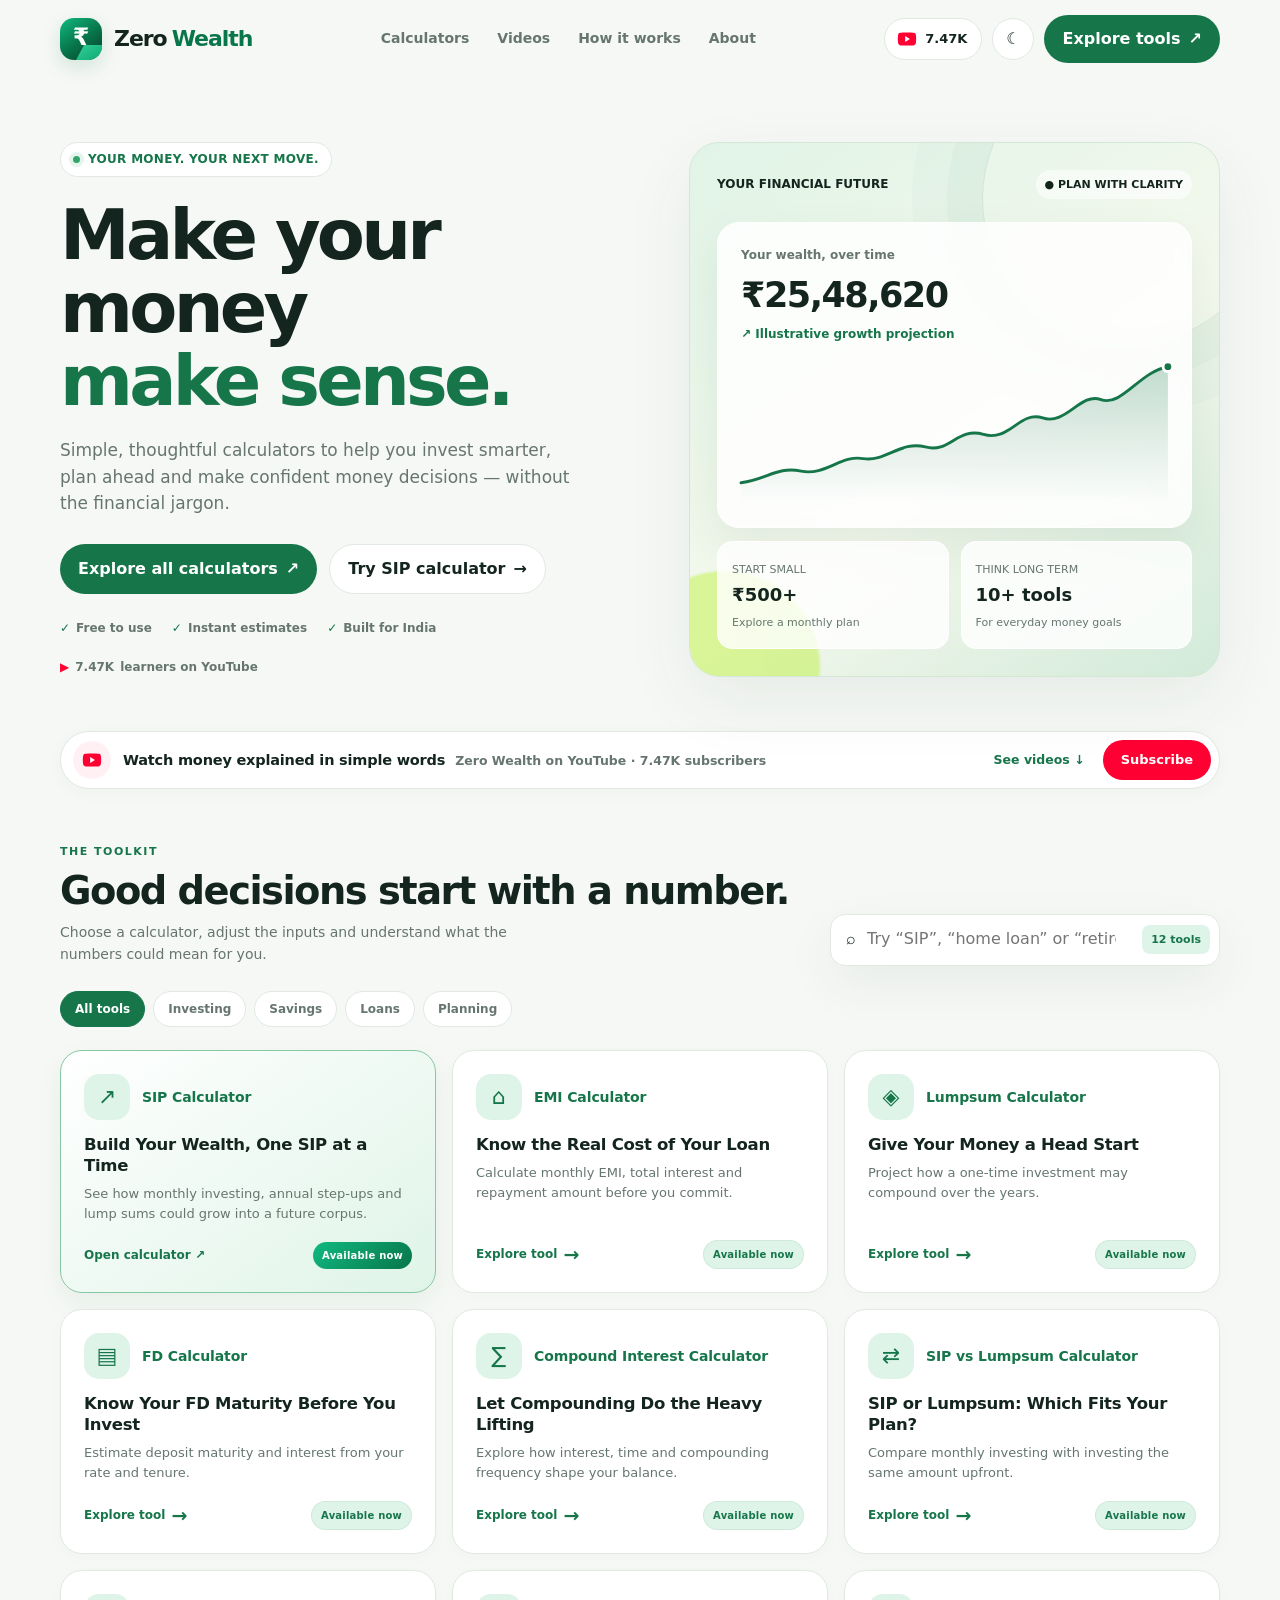
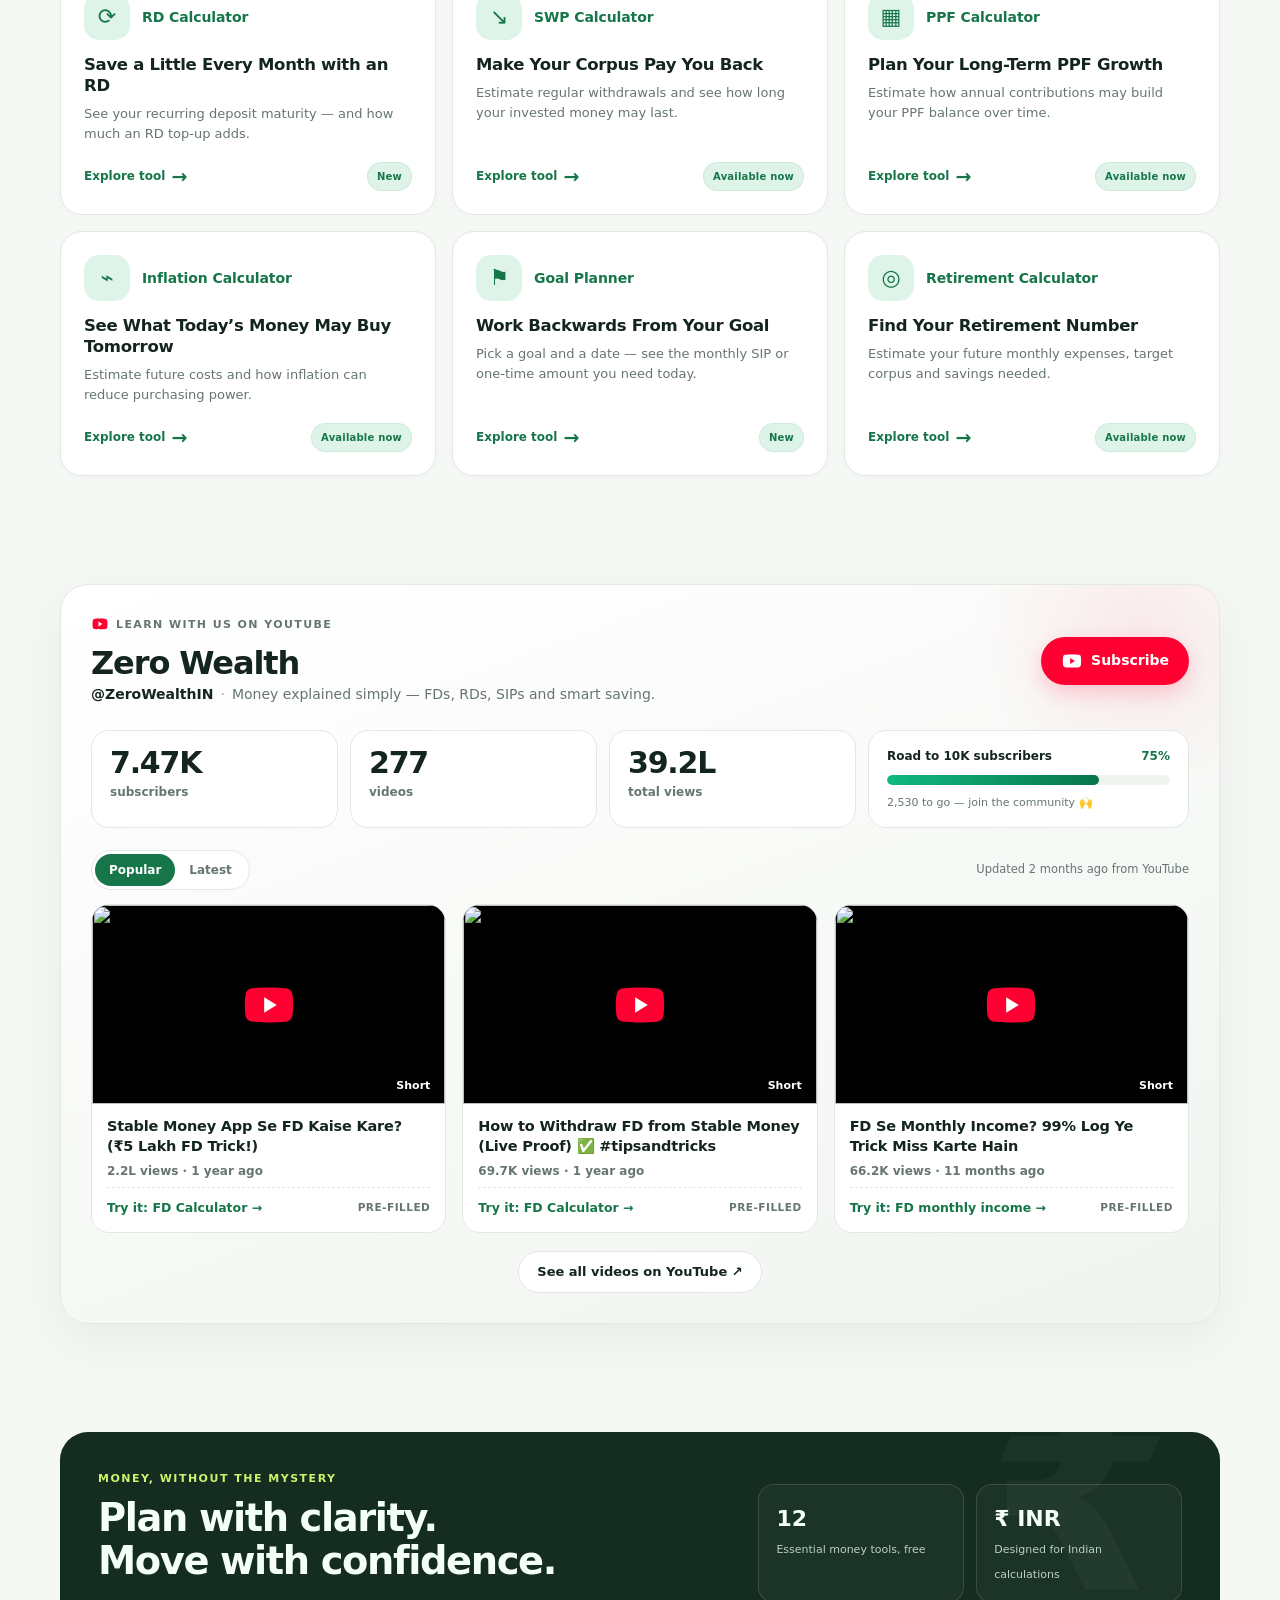
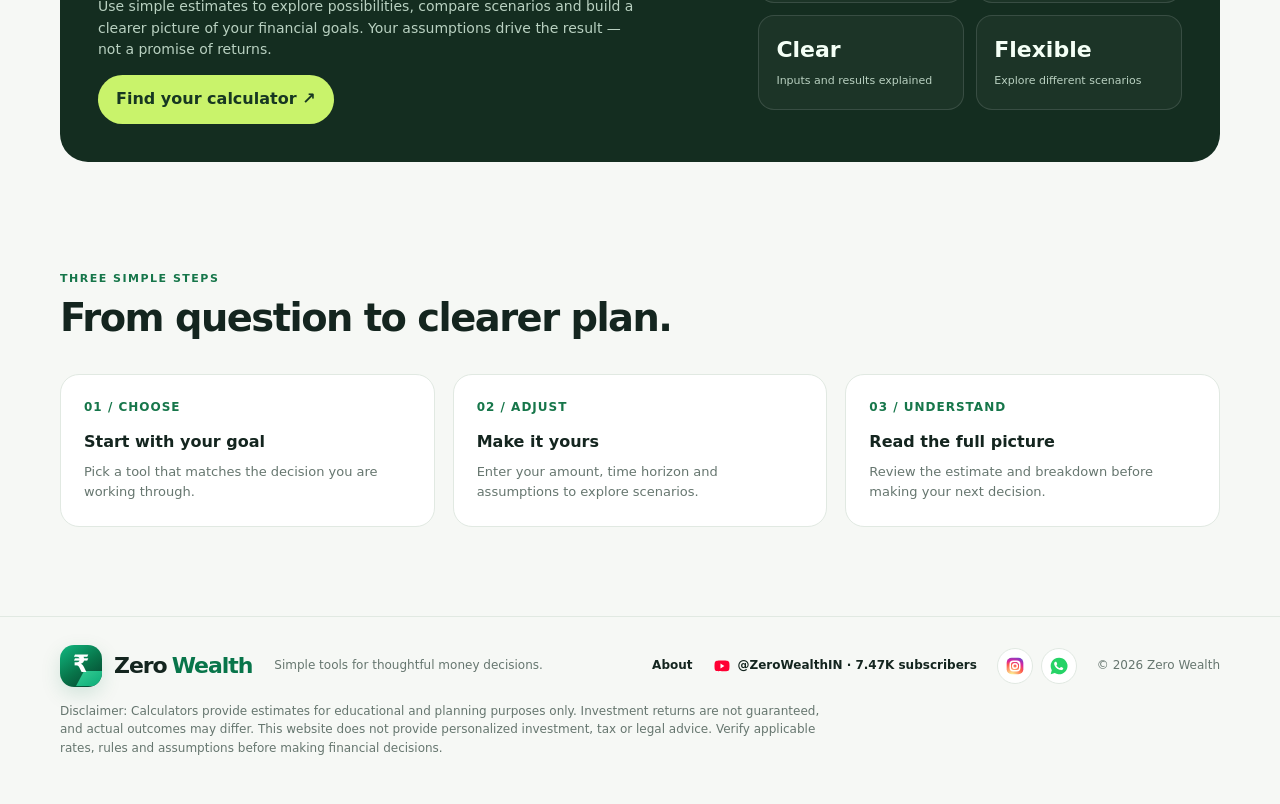
==== commit 66780895: "One footer on every page; About page: contacts at the top, no badge - About and calculators pages no" ====
--- a/index.html
+++ b/index.html
@@ -129,7 +129,7 @@
 </div></section>
 <section class="container section" id="about"><div class="banner"><div><div class="kicker">MONEY, WITHOUT THE MYSTERY</div><h2>Plan with clarity.<br>Move with confidence.</h2><p>Use simple estimates to explore possibilities, compare scenarios and build a clearer picture of your financial goals. Your assumptions drive the result — not a promise of returns.</p><a class="btn" href="#calculators" style="background:var(--lime);color:#173722">Find your calculator ↗</a></div><div class="bannerstats"><div class="bannerstat"><strong>12</strong><span>Essential money tools, free</span></div><div class="bannerstat"><strong>₹ INR</strong><span>Designed for Indian calculations</span></div><div class="bannerstat"><strong>Clear</strong><span>Inputs and results explained</span></div><div class="bannerstat"><strong>Flexible</strong><span>Explore different scenarios</span></div></div></div></section>
 <section class="container section" id="how-it-works"><div class="sectionhead"><div><div class="kicker">THREE SIMPLE STEPS</div><h2>From question to clearer plan.</h2></div></div><div class="steps"><article class="step"><div class="stepnum">01 / CHOOSE</div><h3>Start with your goal</h3><p>Pick a tool that matches the decision you are working through.</p></article><article class="step"><div class="stepnum">02 / ADJUST</div><h3>Make it yours</h3><p>Enter your amount, time horizon and assumptions to explore scenarios.</p></article><article class="step"><div class="stepnum">03 / UNDERSTAND</div><h3>Read the full picture</h3><p>Review the estimate and breakdown before making your next decision.</p></article></div></section></main>
-<footer class="footer"><div class="container"><div class="footerrow"><a class="brand" href="#top" aria-label="Back to top"><span class="brandmark" aria-hidden="true">₹</span><span class="wordmark"><span>Zero</span><span> Wealth</span></span></a><span class="foottag">Simple tools for thoughtful money decisions.</span><span class="footmeta"><a class="footyt" data-yt-link href="https://www.youtube.com/channel/UCn2tPHDpXme_rNmy6tBPUNg" target="_blank" rel="noopener"><svg viewBox="0 0 24 24" aria-hidden="true"><path d="M21.6 7.2a2.7 2.7 0 0 0-1.9-1.9C18 4.8 12 4.8 12 4.8s-6 0-7.7.5a2.7 2.7 0 0 0-1.9 1.9C2 8.9 2 12 2 12s0 3.1.4 4.8a2.7 2.7 0 0 0 1.9 1.9c1.7.5 7.7.5 7.7.5s6 0 7.7-.5a2.7 2.7 0 0 0 1.9-1.9c.4-1.7.4-4.8.4-4.8s0-3.1-.4-4.8Z" fill="#ff0033"/><path d="m10 15.2 5.2-3.2L10 8.8Z" fill="#fff"/></svg><span>@ZeroWealthIN · <span data-yt-subs>YouTube</span> subscribers</span></a><span class="footsocial"><a class="soc" href="https://www.instagram.com/hey.saurabhyadav/" target="_blank" rel="noopener" aria-label="Instagram: @hey.saurabhyadav" title="Instagram · @hey.saurabhyadav"><svg viewBox="0 0 24 24" aria-hidden="true"><defs><radialGradient id="igGradHome" cx="30%" cy="107%" r="150%"><stop offset="0" stop-color="#fdf497"/><stop offset=".05" stop-color="#fdf497"/><stop offset=".45" stop-color="#fd5949"/><stop offset=".6" stop-color="#d6249f"/><stop offset=".9" stop-color="#285aeb"/></radialGradient></defs><rect x="2" y="2" width="20" height="20" rx="6" fill="url(#igGradHome)"/><rect x="6.3" y="6.3" width="11.4" height="11.4" rx="3.5" fill="none" stroke="#fff" stroke-width="1.8"/><circle cx="12" cy="12" r="2.8" fill="none" stroke="#fff" stroke-width="1.8"/><circle cx="16.1" cy="7.9" r="1.1" fill="#fff"/></svg></a><a class="soc" href="https://whatsapp.com/channel/0029Vb93MCZInlqURFZPZw1O" target="_blank" rel="noopener" aria-label="Zero Wealth WhatsApp channel" title="WhatsApp channel"><svg viewBox="0 0 24 24" aria-hidden="true"><path fill="#25d366" d="M12 2a10 10 0 0 0-8.66 15l-1.3 4.76 4.88-1.28A10 10 0 1 0 12 2Z"/><path fill="#fff" d="M8.9 7.3c-.2-.45-.4-.46-.6-.47h-.5c-.18 0-.47.07-.72.34-.25.27-.94.92-.94 2.25s.97 2.6 1.1 2.79c.13.18 1.87 2.98 4.6 4.06 2.28.9 2.74.72 3.24.67.5-.04 1.6-.65 1.82-1.28.23-.63.23-1.17.16-1.28-.07-.11-.25-.18-.52-.31l-1.82-.9c-.25-.09-.43-.13-.61.14-.18.27-.7.89-.86 1.07-.16.18-.32.2-.59.07-.27-.14-1.13-.42-2.16-1.33-.8-.71-1.34-1.59-1.5-1.86-.16-.27-.02-.42.12-.55.12-.12.27-.32.4-.48.14-.16.18-.27.27-.45.09-.18.05-.34-.02-.48l-.83-2.03Z"/></svg></a></span><span class="footcopy">© <span id="year"></span> Zero Wealth</span></span></div><p class="disclaimer">Disclaimer: Calculators provide estimates for educational and planning purposes only. Investment returns are not guaranteed, and actual outcomes may differ. This website does not provide personalized investment, tax or legal advice. Verify applicable rates, rules and assumptions before making financial decisions.</p></div></footer>
+<footer class="footer"><div class="container"><div class="footerrow"><a class="brand" href="#top" aria-label="Back to top"><span class="brandmark" aria-hidden="true">₹</span><span class="wordmark"><span>Zero</span><span> Wealth</span></span></a><span class="foottag">Simple tools for thoughtful money decisions.</span><span class="footmeta"><a class="footabout" href="about.html">About</a><a class="footyt" data-yt-link href="https://www.youtube.com/channel/UCn2tPHDpXme_rNmy6tBPUNg" target="_blank" rel="noopener"><svg viewBox="0 0 24 24" aria-hidden="true"><path d="M21.6 7.2a2.7 2.7 0 0 0-1.9-1.9C18 4.8 12 4.8 12 4.8s-6 0-7.7.5a2.7 2.7 0 0 0-1.9 1.9C2 8.9 2 12 2 12s0 3.1.4 4.8a2.7 2.7 0 0 0 1.9 1.9c1.7.5 7.7.5 7.7.5s6 0 7.7-.5a2.7 2.7 0 0 0 1.9-1.9c.4-1.7.4-4.8.4-4.8s0-3.1-.4-4.8Z" fill="#ff0033"/><path d="m10 15.2 5.2-3.2L10 8.8Z" fill="#fff"/></svg><span>@ZeroWealthIN · <span data-yt-subs>YouTube</span> subscribers</span></a><span class="footsocial"><a class="soc" href="https://www.instagram.com/hey.saurabhyadav/" target="_blank" rel="noopener" aria-label="Instagram: @hey.saurabhyadav" title="Instagram · @hey.saurabhyadav"><svg viewBox="0 0 24 24" aria-hidden="true"><defs><radialGradient id="igGradHome" cx="30%" cy="107%" r="150%"><stop offset="0" stop-color="#fdf497"/><stop offset=".05" stop-color="#fdf497"/><stop offset=".45" stop-color="#fd5949"/><stop offset=".6" stop-color="#d6249f"/><stop offset=".9" stop-color="#285aeb"/></radialGradient></defs><rect x="2" y="2" width="20" height="20" rx="6" fill="url(#igGradHome)"/><rect x="6.3" y="6.3" width="11.4" height="11.4" rx="3.5" fill="none" stroke="#fff" stroke-width="1.8"/><circle cx="12" cy="12" r="2.8" fill="none" stroke="#fff" stroke-width="1.8"/><circle cx="16.1" cy="7.9" r="1.1" fill="#fff"/></svg></a><a class="soc" href="https://whatsapp.com/channel/0029Vb93MCZInlqURFZPZw1O" target="_blank" rel="noopener" aria-label="Zero Wealth WhatsApp channel" title="WhatsApp channel"><svg viewBox="0 0 24 24" aria-hidden="true"><path fill="#25d366" d="M12 2a10 10 0 0 0-8.66 15l-1.3 4.76 4.88-1.28A10 10 0 1 0 12 2Z"/><path fill="#fff" d="M8.9 7.3c-.2-.45-.4-.46-.6-.47h-.5c-.18 0-.47.07-.72.34-.25.27-.94.92-.94 2.25s.97 2.6 1.1 2.79c.13.18 1.87 2.98 4.6 4.06 2.28.9 2.74.72 3.24.67.5-.04 1.6-.65 1.82-1.28.23-.63.23-1.17.16-1.28-.07-.11-.25-.18-.52-.31l-1.82-.9c-.25-.09-.43-.13-.61.14-.18.27-.7.89-.86 1.07-.16.18-.32.2-.59.07-.27-.14-1.13-.42-2.16-1.33-.8-.71-1.34-1.59-1.5-1.86-.16-.27-.02-.42.12-.55.12-.12.27-.32.4-.48.14-.16.18-.27.27-.45.09-.18.05-.34-.02-.48l-.83-2.03Z"/></svg></a></span><span class="footcopy">© <span id="year"></span> Zero Wealth</span></span></div><p class="disclaimer">Disclaimer: Calculators provide estimates for educational and planning purposes only. Investment returns are not guaranteed, and actual outcomes may differ. This website does not provide personalized investment, tax or legal advice. Verify applicable rates, rules and assumptions before making financial decisions.</p></div></footer>
 <script>
 const search=document.getElementById('search'), cards=[...document.querySelectorAll('.calc')], filters=[...document.querySelectorAll('.filter')], empty=document.getElementById('empty');let active='All';
 /* Match every word of the query (in any order), so "home loan" finds the EMI card. Text is cached because hidden cards report empty innerText. */cards.forEach(c=>c._text=(c.dataset.name+' '+c.textContent).toLowerCase());
--- a/yt.css
+++ b/yt.css
@@ -79,6 +79,7 @@
 .footer .foottag{flex:1;min-width:220px}
 .footer .footmeta{display:inline-flex;align-items:center;gap:20px;flex-wrap:wrap}
 .footer .footcopy{white-space:nowrap}
+.footabout{font-weight:800;color:var(--text);text-decoration:none}.footabout:hover{color:var(--green)}
 /* Instagram / WhatsApp buttons */
 .footsocial{display:inline-flex;align-items:center;gap:8px}
 .soc{width:36px;height:36px;border:1px solid var(--line);border-radius:50%;display:grid;place-items:center;background:var(--surface);transition:border-color .2s,transform .2s}
@@ -121,3 +122,18 @@
  .watchcard{flex-wrap:wrap}.wthumb{width:100%}.wgo{display:none}
 }
 @media(prefers-reduced-motion:reduce){.ytv,.ytsub,.ytthumb .pb svg{transition:none}.ytv:hover,.ytsub:hover{transform:none}}
+
+/* ---------- one footer for every page (home page styles, for pages that don't have them) ---------- */
+.site-footer{margin-top:35px;border-top:1px solid var(--line);padding:28px 0 35px;color:var(--muted);font-size:12px;line-height:1.55}
+.site-footer .fcontainer{width:min(1160px,calc(100% - 40px));margin:auto}
+.site-footer .footerrow{display:flex;justify-content:space-between;gap:20px;flex-wrap:wrap}
+.site-footer .brand{display:flex;align-items:center;gap:12px;color:var(--text);text-decoration:none}
+.site-footer .brandmark{position:relative;isolation:isolate;width:42px;height:42px;flex:0 0 42px;border-radius:14px;display:grid;place-items:center;overflow:hidden;background:linear-gradient(145deg,#10b981 0%,#08754a 52%,#063d2b 100%);box-shadow:0 7px 20px #08754a26;font-size:0}
+.site-footer .brandmark:before{content:"₹";position:relative;z-index:1;font-size:24px;font-weight:850;color:#fff}
+.site-footer .brandmark:after{content:"";position:absolute;inset:auto 0 0 48%;height:36%;background:linear-gradient(135deg,#34d399,#10b981);transform:skewX(-28deg);opacity:.9}
+.site-footer .wordmark{display:inline-flex;align-items:baseline;gap:5px;font-size:22px;font-weight:850;letter-spacing:-1.05px;line-height:1;color:var(--text);white-space:nowrap}
+.site-footer .wordmark span:last-child{color:#08754a}
+[data-theme=dark] .site-footer .wordmark span:first-child{color:#f1f7f3}
+[data-theme=dark] .site-footer .wordmark span:last-child{color:#34d399}
+.site-footer .disclaimer{max-width:760px;margin:15px 0 0}
+@media(max-width:600px){.site-footer .fcontainer{width:calc(100% - 28px)}.site-footer .wordmark{font-size:19px;letter-spacing:-.8px}}
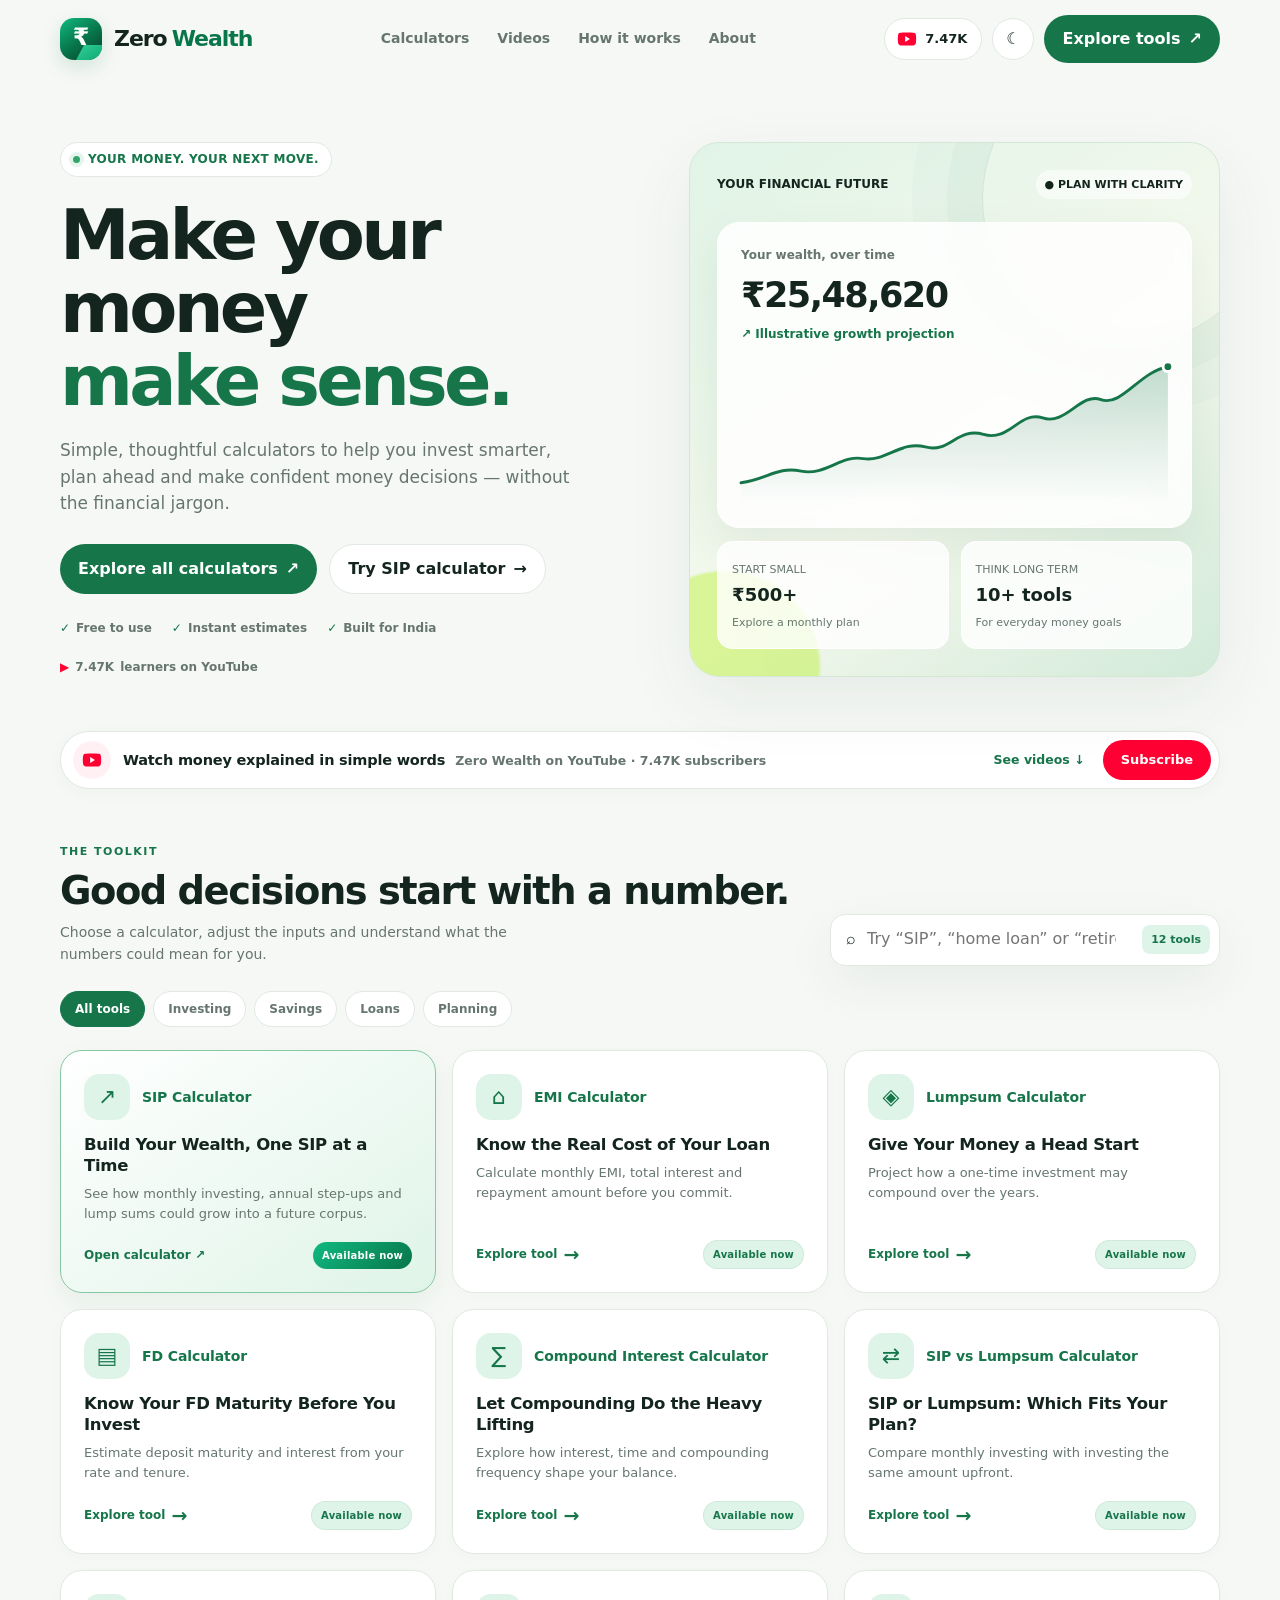
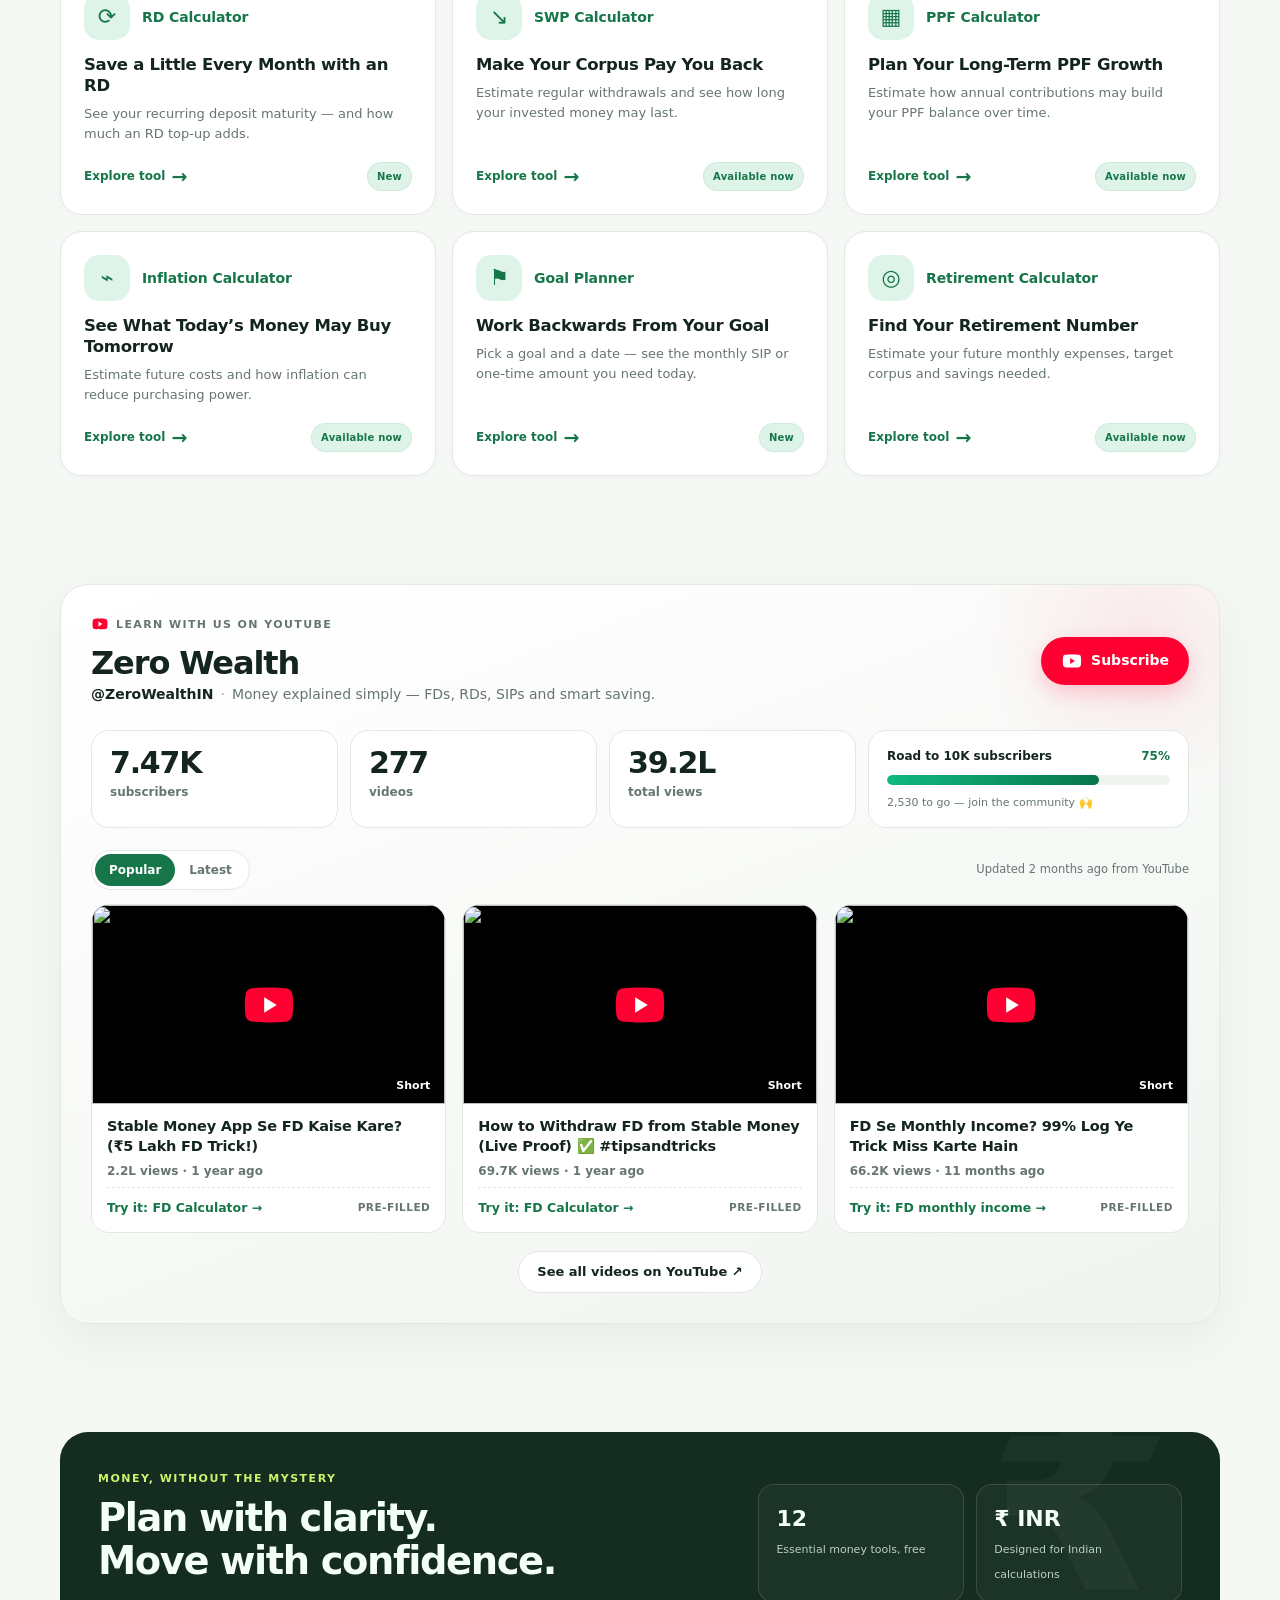
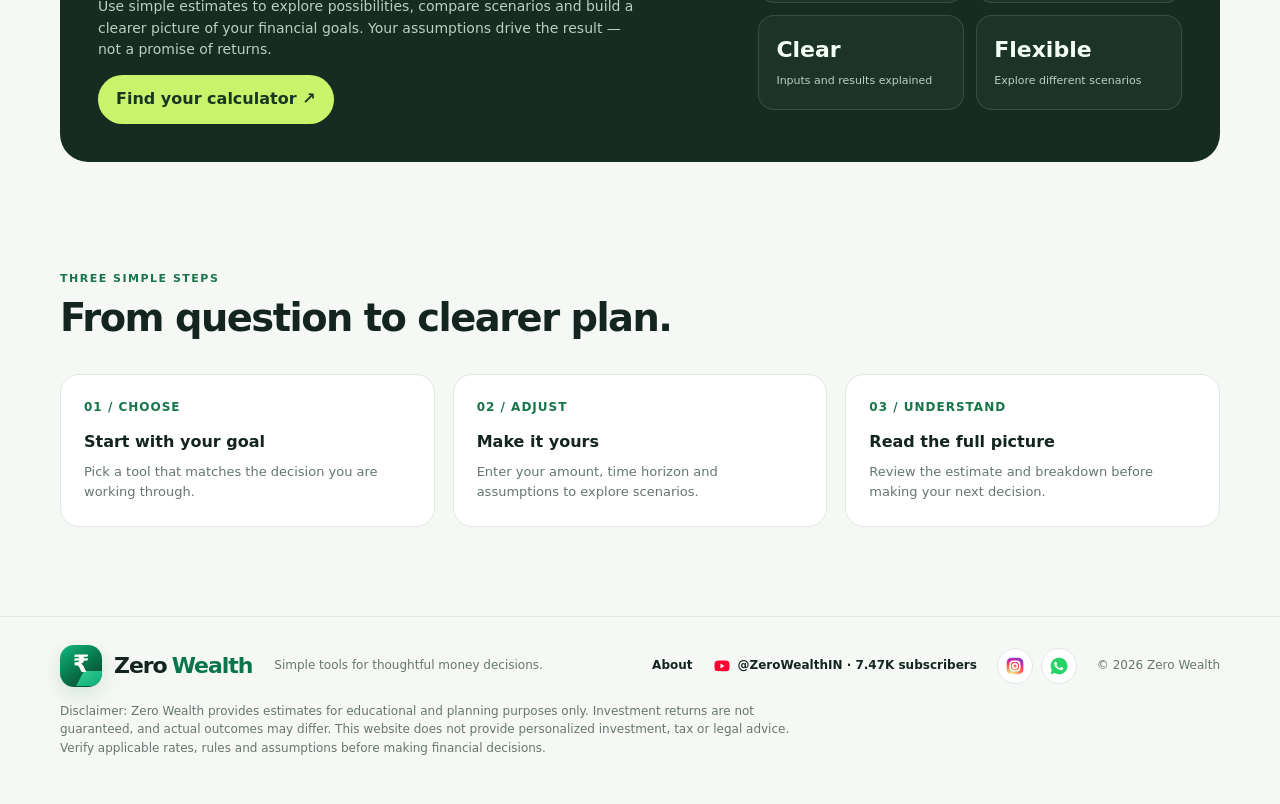
==== commit 4fc96aa0: "About page: shorter intro and a one-line path; footer disclaimer names Zero Wealth - Intro: name + "" ====
--- a/index.html
+++ b/index.html
@@ -129,7 +129,7 @@
 </div></section>
 <section class="container section" id="about"><div class="banner"><div><div class="kicker">MONEY, WITHOUT THE MYSTERY</div><h2>Plan with clarity.<br>Move with confidence.</h2><p>Use simple estimates to explore possibilities, compare scenarios and build a clearer picture of your financial goals. Your assumptions drive the result — not a promise of returns.</p><a class="btn" href="#calculators" style="background:var(--lime);color:#173722">Find your calculator ↗</a></div><div class="bannerstats"><div class="bannerstat"><strong>12</strong><span>Essential money tools, free</span></div><div class="bannerstat"><strong>₹ INR</strong><span>Designed for Indian calculations</span></div><div class="bannerstat"><strong>Clear</strong><span>Inputs and results explained</span></div><div class="bannerstat"><strong>Flexible</strong><span>Explore different scenarios</span></div></div></div></section>
 <section class="container section" id="how-it-works"><div class="sectionhead"><div><div class="kicker">THREE SIMPLE STEPS</div><h2>From question to clearer plan.</h2></div></div><div class="steps"><article class="step"><div class="stepnum">01 / CHOOSE</div><h3>Start with your goal</h3><p>Pick a tool that matches the decision you are working through.</p></article><article class="step"><div class="stepnum">02 / ADJUST</div><h3>Make it yours</h3><p>Enter your amount, time horizon and assumptions to explore scenarios.</p></article><article class="step"><div class="stepnum">03 / UNDERSTAND</div><h3>Read the full picture</h3><p>Review the estimate and breakdown before making your next decision.</p></article></div></section></main>
-<footer class="footer"><div class="container"><div class="footerrow"><a class="brand" href="#top" aria-label="Back to top"><span class="brandmark" aria-hidden="true">₹</span><span class="wordmark"><span>Zero</span><span> Wealth</span></span></a><span class="foottag">Simple tools for thoughtful money decisions.</span><span class="footmeta"><a class="footabout" href="about.html">About</a><a class="footyt" data-yt-link href="https://www.youtube.com/channel/UCn2tPHDpXme_rNmy6tBPUNg" target="_blank" rel="noopener"><svg viewBox="0 0 24 24" aria-hidden="true"><path d="M21.6 7.2a2.7 2.7 0 0 0-1.9-1.9C18 4.8 12 4.8 12 4.8s-6 0-7.7.5a2.7 2.7 0 0 0-1.9 1.9C2 8.9 2 12 2 12s0 3.1.4 4.8a2.7 2.7 0 0 0 1.9 1.9c1.7.5 7.7.5 7.7.5s6 0 7.7-.5a2.7 2.7 0 0 0 1.9-1.9c.4-1.7.4-4.8.4-4.8s0-3.1-.4-4.8Z" fill="#ff0033"/><path d="m10 15.2 5.2-3.2L10 8.8Z" fill="#fff"/></svg><span>@ZeroWealthIN · <span data-yt-subs>YouTube</span> subscribers</span></a><span class="footsocial"><a class="soc" href="https://www.instagram.com/hey.saurabhyadav/" target="_blank" rel="noopener" aria-label="Instagram: @hey.saurabhyadav" title="Instagram · @hey.saurabhyadav"><svg viewBox="0 0 24 24" aria-hidden="true"><defs><radialGradient id="igGradHome" cx="30%" cy="107%" r="150%"><stop offset="0" stop-color="#fdf497"/><stop offset=".05" stop-color="#fdf497"/><stop offset=".45" stop-color="#fd5949"/><stop offset=".6" stop-color="#d6249f"/><stop offset=".9" stop-color="#285aeb"/></radialGradient></defs><rect x="2" y="2" width="20" height="20" rx="6" fill="url(#igGradHome)"/><rect x="6.3" y="6.3" width="11.4" height="11.4" rx="3.5" fill="none" stroke="#fff" stroke-width="1.8"/><circle cx="12" cy="12" r="2.8" fill="none" stroke="#fff" stroke-width="1.8"/><circle cx="16.1" cy="7.9" r="1.1" fill="#fff"/></svg></a><a class="soc" href="https://whatsapp.com/channel/0029Vb93MCZInlqURFZPZw1O" target="_blank" rel="noopener" aria-label="Zero Wealth WhatsApp channel" title="WhatsApp channel"><svg viewBox="0 0 24 24" aria-hidden="true"><path fill="#25d366" d="M12 2a10 10 0 0 0-8.66 15l-1.3 4.76 4.88-1.28A10 10 0 1 0 12 2Z"/><path fill="#fff" d="M8.9 7.3c-.2-.45-.4-.46-.6-.47h-.5c-.18 0-.47.07-.72.34-.25.27-.94.92-.94 2.25s.97 2.6 1.1 2.79c.13.18 1.87 2.98 4.6 4.06 2.28.9 2.74.72 3.24.67.5-.04 1.6-.65 1.82-1.28.23-.63.23-1.17.16-1.28-.07-.11-.25-.18-.52-.31l-1.82-.9c-.25-.09-.43-.13-.61.14-.18.27-.7.89-.86 1.07-.16.18-.32.2-.59.07-.27-.14-1.13-.42-2.16-1.33-.8-.71-1.34-1.59-1.5-1.86-.16-.27-.02-.42.12-.55.12-.12.27-.32.4-.48.14-.16.18-.27.27-.45.09-.18.05-.34-.02-.48l-.83-2.03Z"/></svg></a></span><span class="footcopy">© <span id="year"></span> Zero Wealth</span></span></div><p class="disclaimer">Disclaimer: Calculators provide estimates for educational and planning purposes only. Investment returns are not guaranteed, and actual outcomes may differ. This website does not provide personalized investment, tax or legal advice. Verify applicable rates, rules and assumptions before making financial decisions.</p></div></footer>
+<footer class="footer"><div class="container"><div class="footerrow"><a class="brand" href="#top" aria-label="Back to top"><span class="brandmark" aria-hidden="true">₹</span><span class="wordmark"><span>Zero</span><span> Wealth</span></span></a><span class="foottag">Simple tools for thoughtful money decisions.</span><span class="footmeta"><a class="footabout" href="about.html">About</a><a class="footyt" data-yt-link href="https://www.youtube.com/channel/UCn2tPHDpXme_rNmy6tBPUNg" target="_blank" rel="noopener"><svg viewBox="0 0 24 24" aria-hidden="true"><path d="M21.6 7.2a2.7 2.7 0 0 0-1.9-1.9C18 4.8 12 4.8 12 4.8s-6 0-7.7.5a2.7 2.7 0 0 0-1.9 1.9C2 8.9 2 12 2 12s0 3.1.4 4.8a2.7 2.7 0 0 0 1.9 1.9c1.7.5 7.7.5 7.7.5s6 0 7.7-.5a2.7 2.7 0 0 0 1.9-1.9c.4-1.7.4-4.8.4-4.8s0-3.1-.4-4.8Z" fill="#ff0033"/><path d="m10 15.2 5.2-3.2L10 8.8Z" fill="#fff"/></svg><span>@ZeroWealthIN · <span data-yt-subs>YouTube</span> subscribers</span></a><span class="footsocial"><a class="soc" href="https://www.instagram.com/hey.saurabhyadav/" target="_blank" rel="noopener" aria-label="Instagram: @hey.saurabhyadav" title="Instagram · @hey.saurabhyadav"><svg viewBox="0 0 24 24" aria-hidden="true"><defs><radialGradient id="igGradHome" cx="30%" cy="107%" r="150%"><stop offset="0" stop-color="#fdf497"/><stop offset=".05" stop-color="#fdf497"/><stop offset=".45" stop-color="#fd5949"/><stop offset=".6" stop-color="#d6249f"/><stop offset=".9" stop-color="#285aeb"/></radialGradient></defs><rect x="2" y="2" width="20" height="20" rx="6" fill="url(#igGradHome)"/><rect x="6.3" y="6.3" width="11.4" height="11.4" rx="3.5" fill="none" stroke="#fff" stroke-width="1.8"/><circle cx="12" cy="12" r="2.8" fill="none" stroke="#fff" stroke-width="1.8"/><circle cx="16.1" cy="7.9" r="1.1" fill="#fff"/></svg></a><a class="soc" href="https://whatsapp.com/channel/0029Vb93MCZInlqURFZPZw1O" target="_blank" rel="noopener" aria-label="Zero Wealth WhatsApp channel" title="WhatsApp channel"><svg viewBox="0 0 24 24" aria-hidden="true"><path fill="#25d366" d="M12 2a10 10 0 0 0-8.66 15l-1.3 4.76 4.88-1.28A10 10 0 1 0 12 2Z"/><path fill="#fff" d="M8.9 7.3c-.2-.45-.4-.46-.6-.47h-.5c-.18 0-.47.07-.72.34-.25.27-.94.92-.94 2.25s.97 2.6 1.1 2.79c.13.18 1.87 2.98 4.6 4.06 2.28.9 2.74.72 3.24.67.5-.04 1.6-.65 1.82-1.28.23-.63.23-1.17.16-1.28-.07-.11-.25-.18-.52-.31l-1.82-.9c-.25-.09-.43-.13-.61.14-.18.27-.7.89-.86 1.07-.16.18-.32.2-.59.07-.27-.14-1.13-.42-2.16-1.33-.8-.71-1.34-1.59-1.5-1.86-.16-.27-.02-.42.12-.55.12-.12.27-.32.4-.48.14-.16.18-.27.27-.45.09-.18.05-.34-.02-.48l-.83-2.03Z"/></svg></a></span><span class="footcopy">© <span id="year"></span> Zero Wealth</span></span></div><p class="disclaimer">Disclaimer: Zero Wealth provides estimates for educational and planning purposes only. Investment returns are not guaranteed, and actual outcomes may differ. This website does not provide personalized investment, tax or legal advice. Verify applicable rates, rules and assumptions before making financial decisions.</p></div></footer>
 <script>
 const search=document.getElementById('search'), cards=[...document.querySelectorAll('.calc')], filters=[...document.querySelectorAll('.filter')], empty=document.getElementById('empty');let active='All';
 /* Match every word of the query (in any order), so "home loan" finds the EMI card. Text is cached because hidden cards report empty innerText. */cards.forEach(c=>c._text=(c.dataset.name+' '+c.textContent).toLowerCase());
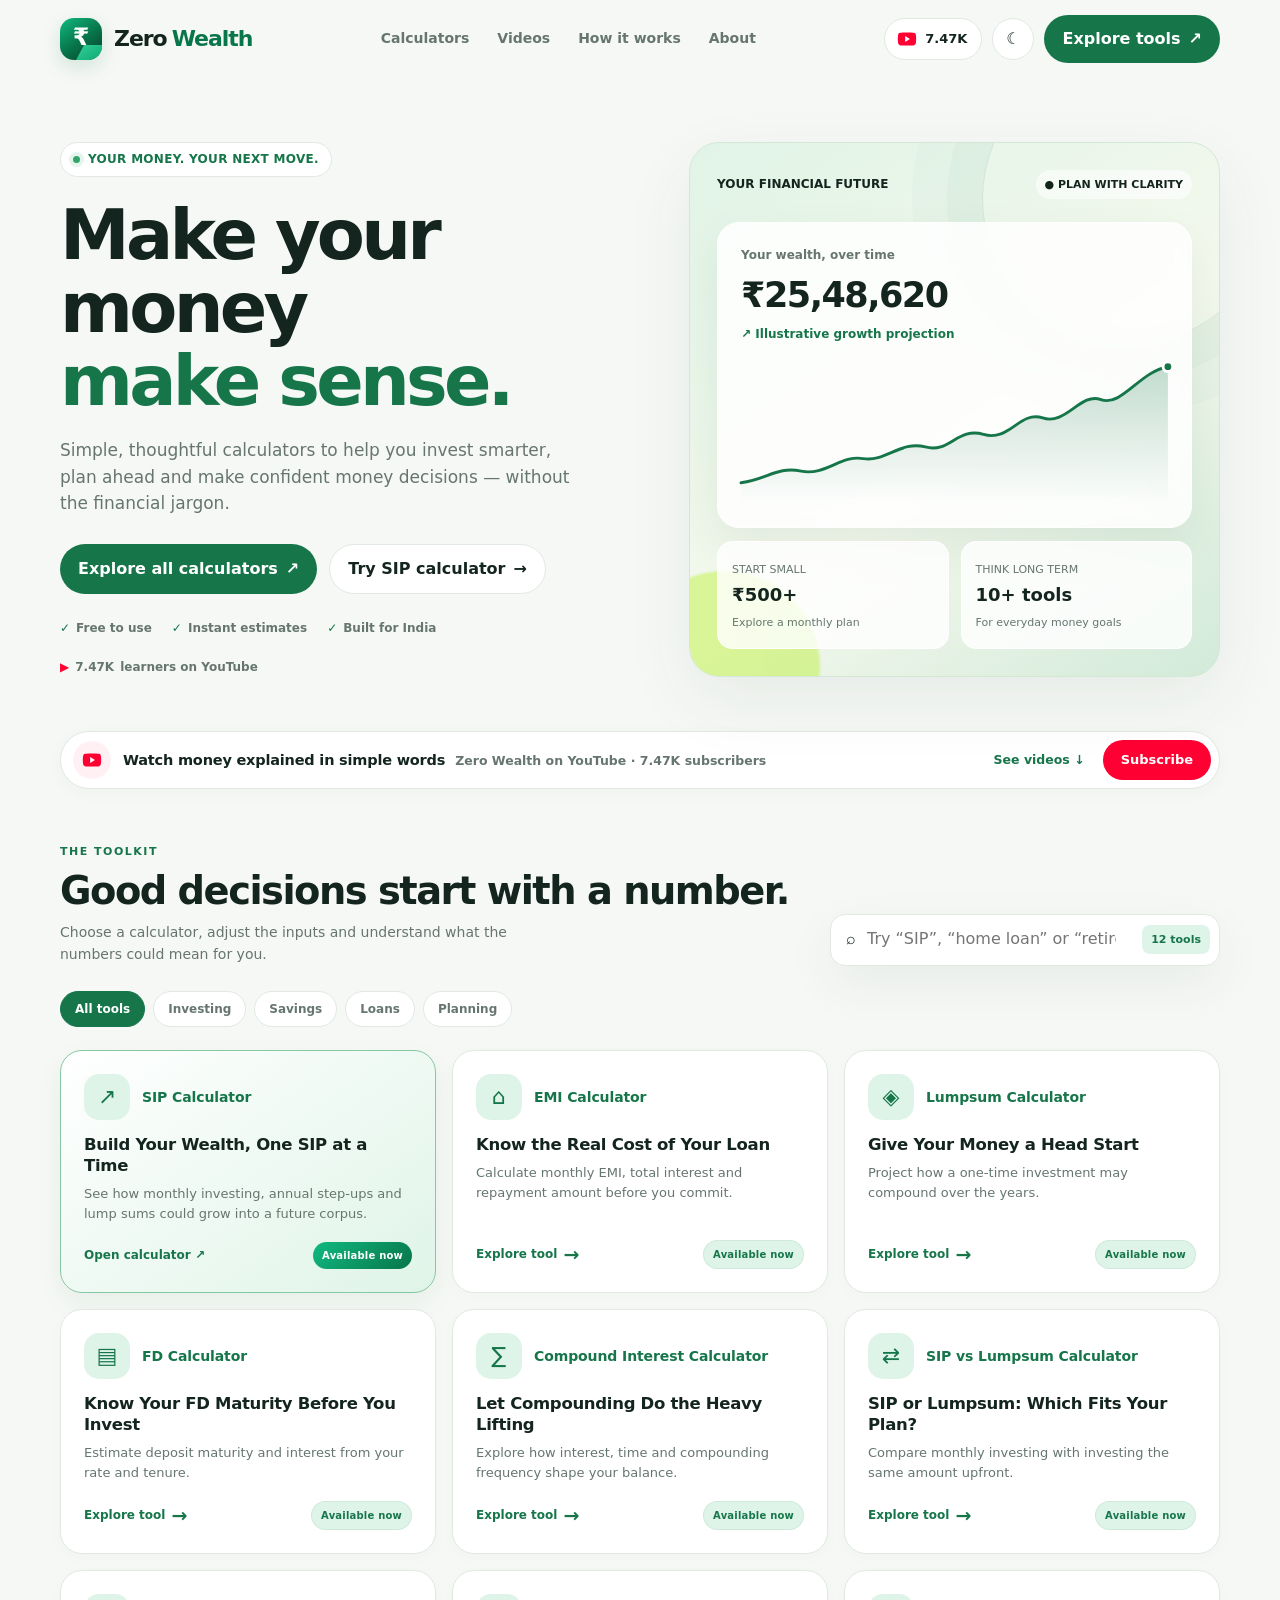
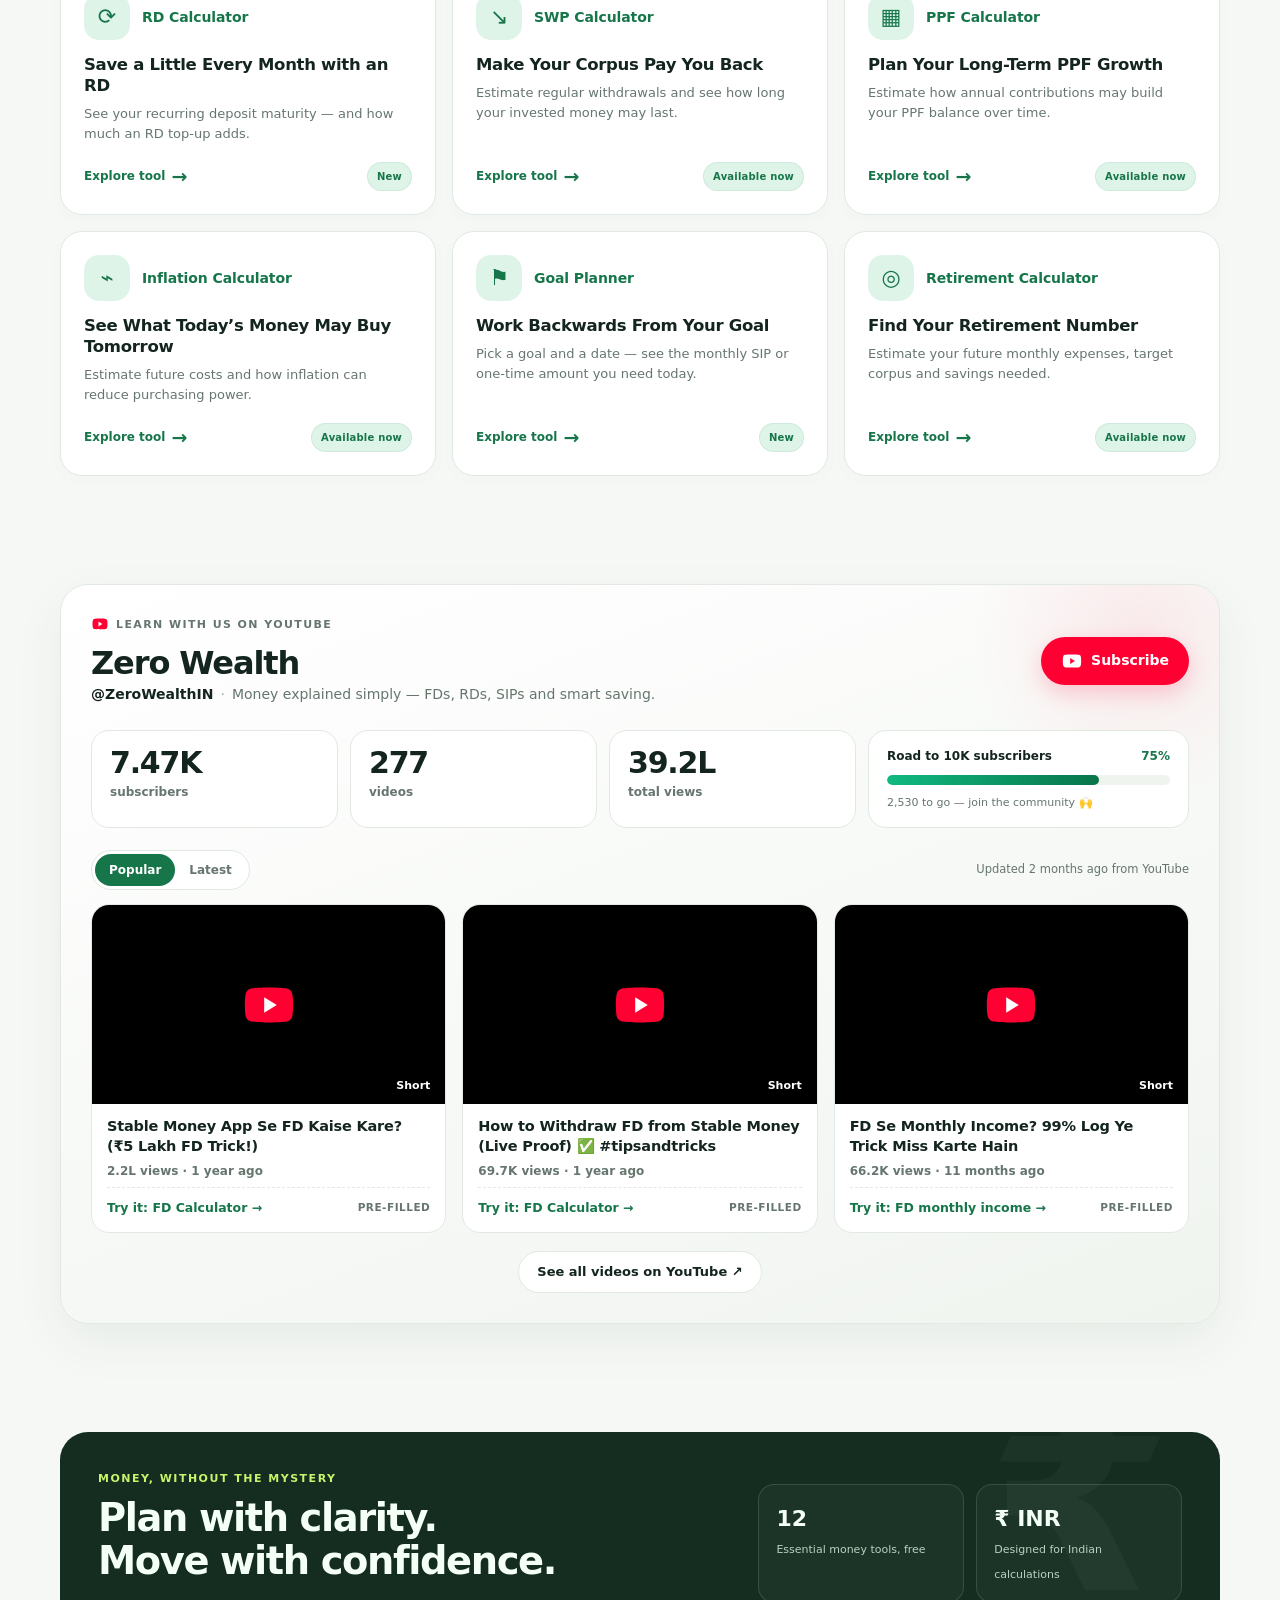
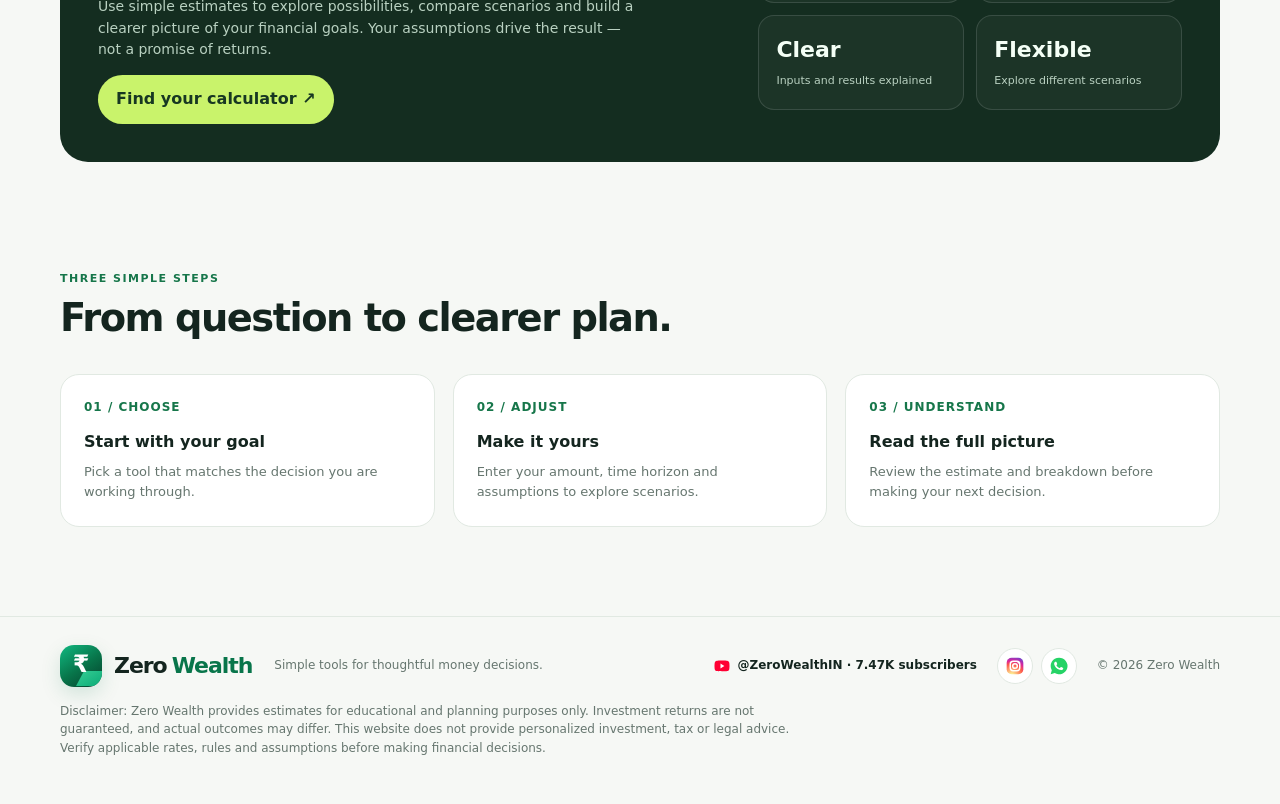
==== commit cda422aa: "Footer: remove the About link on all pages" ====
--- a/index.html
+++ b/index.html
@@ -129,7 +129,7 @@
 </div></section>
 <section class="container section" id="about"><div class="banner"><div><div class="kicker">MONEY, WITHOUT THE MYSTERY</div><h2>Plan with clarity.<br>Move with confidence.</h2><p>Use simple estimates to explore possibilities, compare scenarios and build a clearer picture of your financial goals. Your assumptions drive the result — not a promise of returns.</p><a class="btn" href="#calculators" style="background:var(--lime);color:#173722">Find your calculator ↗</a></div><div class="bannerstats"><div class="bannerstat"><strong>12</strong><span>Essential money tools, free</span></div><div class="bannerstat"><strong>₹ INR</strong><span>Designed for Indian calculations</span></div><div class="bannerstat"><strong>Clear</strong><span>Inputs and results explained</span></div><div class="bannerstat"><strong>Flexible</strong><span>Explore different scenarios</span></div></div></div></section>
 <section class="container section" id="how-it-works"><div class="sectionhead"><div><div class="kicker">THREE SIMPLE STEPS</div><h2>From question to clearer plan.</h2></div></div><div class="steps"><article class="step"><div class="stepnum">01 / CHOOSE</div><h3>Start with your goal</h3><p>Pick a tool that matches the decision you are working through.</p></article><article class="step"><div class="stepnum">02 / ADJUST</div><h3>Make it yours</h3><p>Enter your amount, time horizon and assumptions to explore scenarios.</p></article><article class="step"><div class="stepnum">03 / UNDERSTAND</div><h3>Read the full picture</h3><p>Review the estimate and breakdown before making your next decision.</p></article></div></section></main>
-<footer class="footer"><div class="container"><div class="footerrow"><a class="brand" href="#top" aria-label="Back to top"><span class="brandmark" aria-hidden="true">₹</span><span class="wordmark"><span>Zero</span><span> Wealth</span></span></a><span class="foottag">Simple tools for thoughtful money decisions.</span><span class="footmeta"><a class="footabout" href="about.html">About</a><a class="footyt" data-yt-link href="https://www.youtube.com/channel/UCn2tPHDpXme_rNmy6tBPUNg" target="_blank" rel="noopener"><svg viewBox="0 0 24 24" aria-hidden="true"><path d="M21.6 7.2a2.7 2.7 0 0 0-1.9-1.9C18 4.8 12 4.8 12 4.8s-6 0-7.7.5a2.7 2.7 0 0 0-1.9 1.9C2 8.9 2 12 2 12s0 3.1.4 4.8a2.7 2.7 0 0 0 1.9 1.9c1.7.5 7.7.5 7.7.5s6 0 7.7-.5a2.7 2.7 0 0 0 1.9-1.9c.4-1.7.4-4.8.4-4.8s0-3.1-.4-4.8Z" fill="#ff0033"/><path d="m10 15.2 5.2-3.2L10 8.8Z" fill="#fff"/></svg><span>@ZeroWealthIN · <span data-yt-subs>YouTube</span> subscribers</span></a><span class="footsocial"><a class="soc" href="https://www.instagram.com/hey.saurabhyadav/" target="_blank" rel="noopener" aria-label="Instagram: @hey.saurabhyadav" title="Instagram · @hey.saurabhyadav"><svg viewBox="0 0 24 24" aria-hidden="true"><defs><radialGradient id="igGradHome" cx="30%" cy="107%" r="150%"><stop offset="0" stop-color="#fdf497"/><stop offset=".05" stop-color="#fdf497"/><stop offset=".45" stop-color="#fd5949"/><stop offset=".6" stop-color="#d6249f"/><stop offset=".9" stop-color="#285aeb"/></radialGradient></defs><rect x="2" y="2" width="20" height="20" rx="6" fill="url(#igGradHome)"/><rect x="6.3" y="6.3" width="11.4" height="11.4" rx="3.5" fill="none" stroke="#fff" stroke-width="1.8"/><circle cx="12" cy="12" r="2.8" fill="none" stroke="#fff" stroke-width="1.8"/><circle cx="16.1" cy="7.9" r="1.1" fill="#fff"/></svg></a><a class="soc" href="https://whatsapp.com/channel/0029Vb93MCZInlqURFZPZw1O" target="_blank" rel="noopener" aria-label="Zero Wealth WhatsApp channel" title="WhatsApp channel"><svg viewBox="0 0 24 24" aria-hidden="true"><path fill="#25d366" d="M12 2a10 10 0 0 0-8.66 15l-1.3 4.76 4.88-1.28A10 10 0 1 0 12 2Z"/><path fill="#fff" d="M8.9 7.3c-.2-.45-.4-.46-.6-.47h-.5c-.18 0-.47.07-.72.34-.25.27-.94.92-.94 2.25s.97 2.6 1.1 2.79c.13.18 1.87 2.98 4.6 4.06 2.28.9 2.74.72 3.24.67.5-.04 1.6-.65 1.82-1.28.23-.63.23-1.17.16-1.28-.07-.11-.25-.18-.52-.31l-1.82-.9c-.25-.09-.43-.13-.61.14-.18.27-.7.89-.86 1.07-.16.18-.32.2-.59.07-.27-.14-1.13-.42-2.16-1.33-.8-.71-1.34-1.59-1.5-1.86-.16-.27-.02-.42.12-.55.12-.12.27-.32.4-.48.14-.16.18-.27.27-.45.09-.18.05-.34-.02-.48l-.83-2.03Z"/></svg></a></span><span class="footcopy">© <span id="year"></span> Zero Wealth</span></span></div><p class="disclaimer">Disclaimer: Zero Wealth provides estimates for educational and planning purposes only. Investment returns are not guaranteed, and actual outcomes may differ. This website does not provide personalized investment, tax or legal advice. Verify applicable rates, rules and assumptions before making financial decisions.</p></div></footer>
+<footer class="footer"><div class="container"><div class="footerrow"><a class="brand" href="#top" aria-label="Back to top"><span class="brandmark" aria-hidden="true">₹</span><span class="wordmark"><span>Zero</span><span> Wealth</span></span></a><span class="foottag">Simple tools for thoughtful money decisions.</span><span class="footmeta"><a class="footyt" data-yt-link href="https://www.youtube.com/channel/UCn2tPHDpXme_rNmy6tBPUNg" target="_blank" rel="noopener"><svg viewBox="0 0 24 24" aria-hidden="true"><path d="M21.6 7.2a2.7 2.7 0 0 0-1.9-1.9C18 4.8 12 4.8 12 4.8s-6 0-7.7.5a2.7 2.7 0 0 0-1.9 1.9C2 8.9 2 12 2 12s0 3.1.4 4.8a2.7 2.7 0 0 0 1.9 1.9c1.7.5 7.7.5 7.7.5s6 0 7.7-.5a2.7 2.7 0 0 0 1.9-1.9c.4-1.7.4-4.8.4-4.8s0-3.1-.4-4.8Z" fill="#ff0033"/><path d="m10 15.2 5.2-3.2L10 8.8Z" fill="#fff"/></svg><span>@ZeroWealthIN · <span data-yt-subs>YouTube</span> subscribers</span></a><span class="footsocial"><a class="soc" href="https://www.instagram.com/hey.saurabhyadav/" target="_blank" rel="noopener" aria-label="Instagram: @hey.saurabhyadav" title="Instagram · @hey.saurabhyadav"><svg viewBox="0 0 24 24" aria-hidden="true"><defs><radialGradient id="igGradHome" cx="30%" cy="107%" r="150%"><stop offset="0" stop-color="#fdf497"/><stop offset=".05" stop-color="#fdf497"/><stop offset=".45" stop-color="#fd5949"/><stop offset=".6" stop-color="#d6249f"/><stop offset=".9" stop-color="#285aeb"/></radialGradient></defs><rect x="2" y="2" width="20" height="20" rx="6" fill="url(#igGradHome)"/><rect x="6.3" y="6.3" width="11.4" height="11.4" rx="3.5" fill="none" stroke="#fff" stroke-width="1.8"/><circle cx="12" cy="12" r="2.8" fill="none" stroke="#fff" stroke-width="1.8"/><circle cx="16.1" cy="7.9" r="1.1" fill="#fff"/></svg></a><a class="soc" href="https://whatsapp.com/channel/0029Vb93MCZInlqURFZPZw1O" target="_blank" rel="noopener" aria-label="Zero Wealth WhatsApp channel" title="WhatsApp channel"><svg viewBox="0 0 24 24" aria-hidden="true"><path fill="#25d366" d="M12 2a10 10 0 0 0-8.66 15l-1.3 4.76 4.88-1.28A10 10 0 1 0 12 2Z"/><path fill="#fff" d="M8.9 7.3c-.2-.45-.4-.46-.6-.47h-.5c-.18 0-.47.07-.72.34-.25.27-.94.92-.94 2.25s.97 2.6 1.1 2.79c.13.18 1.87 2.98 4.6 4.06 2.28.9 2.74.72 3.24.67.5-.04 1.6-.65 1.82-1.28.23-.63.23-1.17.16-1.28-.07-.11-.25-.18-.52-.31l-1.82-.9c-.25-.09-.43-.13-.61.14-.18.27-.7.89-.86 1.07-.16.18-.32.2-.59.07-.27-.14-1.13-.42-2.16-1.33-.8-.71-1.34-1.59-1.5-1.86-.16-.27-.02-.42.12-.55.12-.12.27-.32.4-.48.14-.16.18-.27.27-.45.09-.18.05-.34-.02-.48l-.83-2.03Z"/></svg></a></span><span class="footcopy">© <span id="year"></span> Zero Wealth</span></span></div><p class="disclaimer">Disclaimer: Zero Wealth provides estimates for educational and planning purposes only. Investment returns are not guaranteed, and actual outcomes may differ. This website does not provide personalized investment, tax or legal advice. Verify applicable rates, rules and assumptions before making financial decisions.</p></div></footer>
 <script>
 const search=document.getElementById('search'), cards=[...document.querySelectorAll('.calc')], filters=[...document.querySelectorAll('.filter')], empty=document.getElementById('empty');let active='All';
 /* Match every word of the query (in any order), so "home loan" finds the EMI card. Text is cached because hidden cards report empty innerText. */cards.forEach(c=>c._text=(c.dataset.name+' '+c.textContent).toLowerCase());
--- a/yt.css
+++ b/yt.css
@@ -79,7 +79,7 @@
 .footer .foottag{flex:1;min-width:220px}
 .footer .footmeta{display:inline-flex;align-items:center;gap:20px;flex-wrap:wrap}
 .footer .footcopy{white-space:nowrap}
-.footabout{font-weight:800;color:var(--text);text-decoration:none}.footabout:hover{color:var(--green)}
+
 /* Instagram / WhatsApp buttons */
 .footsocial{display:inline-flex;align-items:center;gap:8px}
 .soc{width:36px;height:36px;border:1px solid var(--line);border-radius:50%;display:grid;place-items:center;background:var(--surface);transition:border-color .2s,transform .2s}
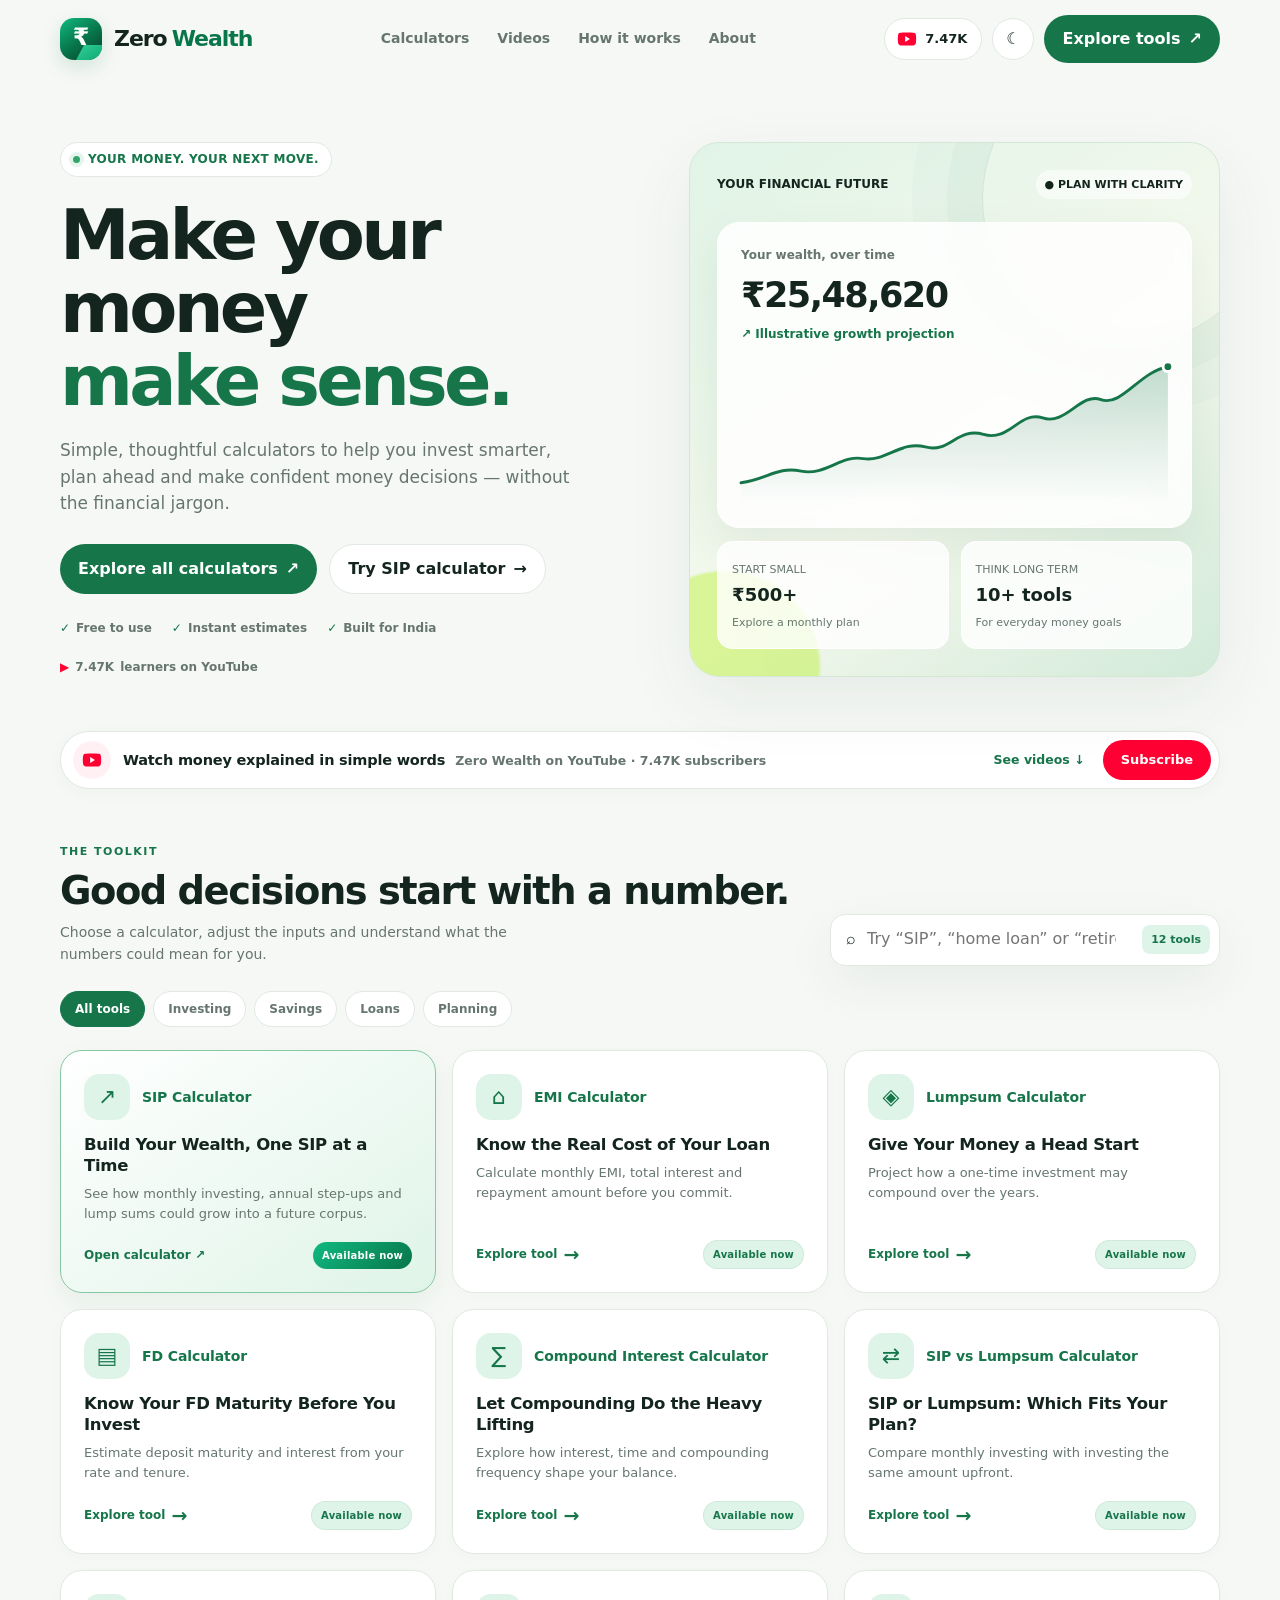
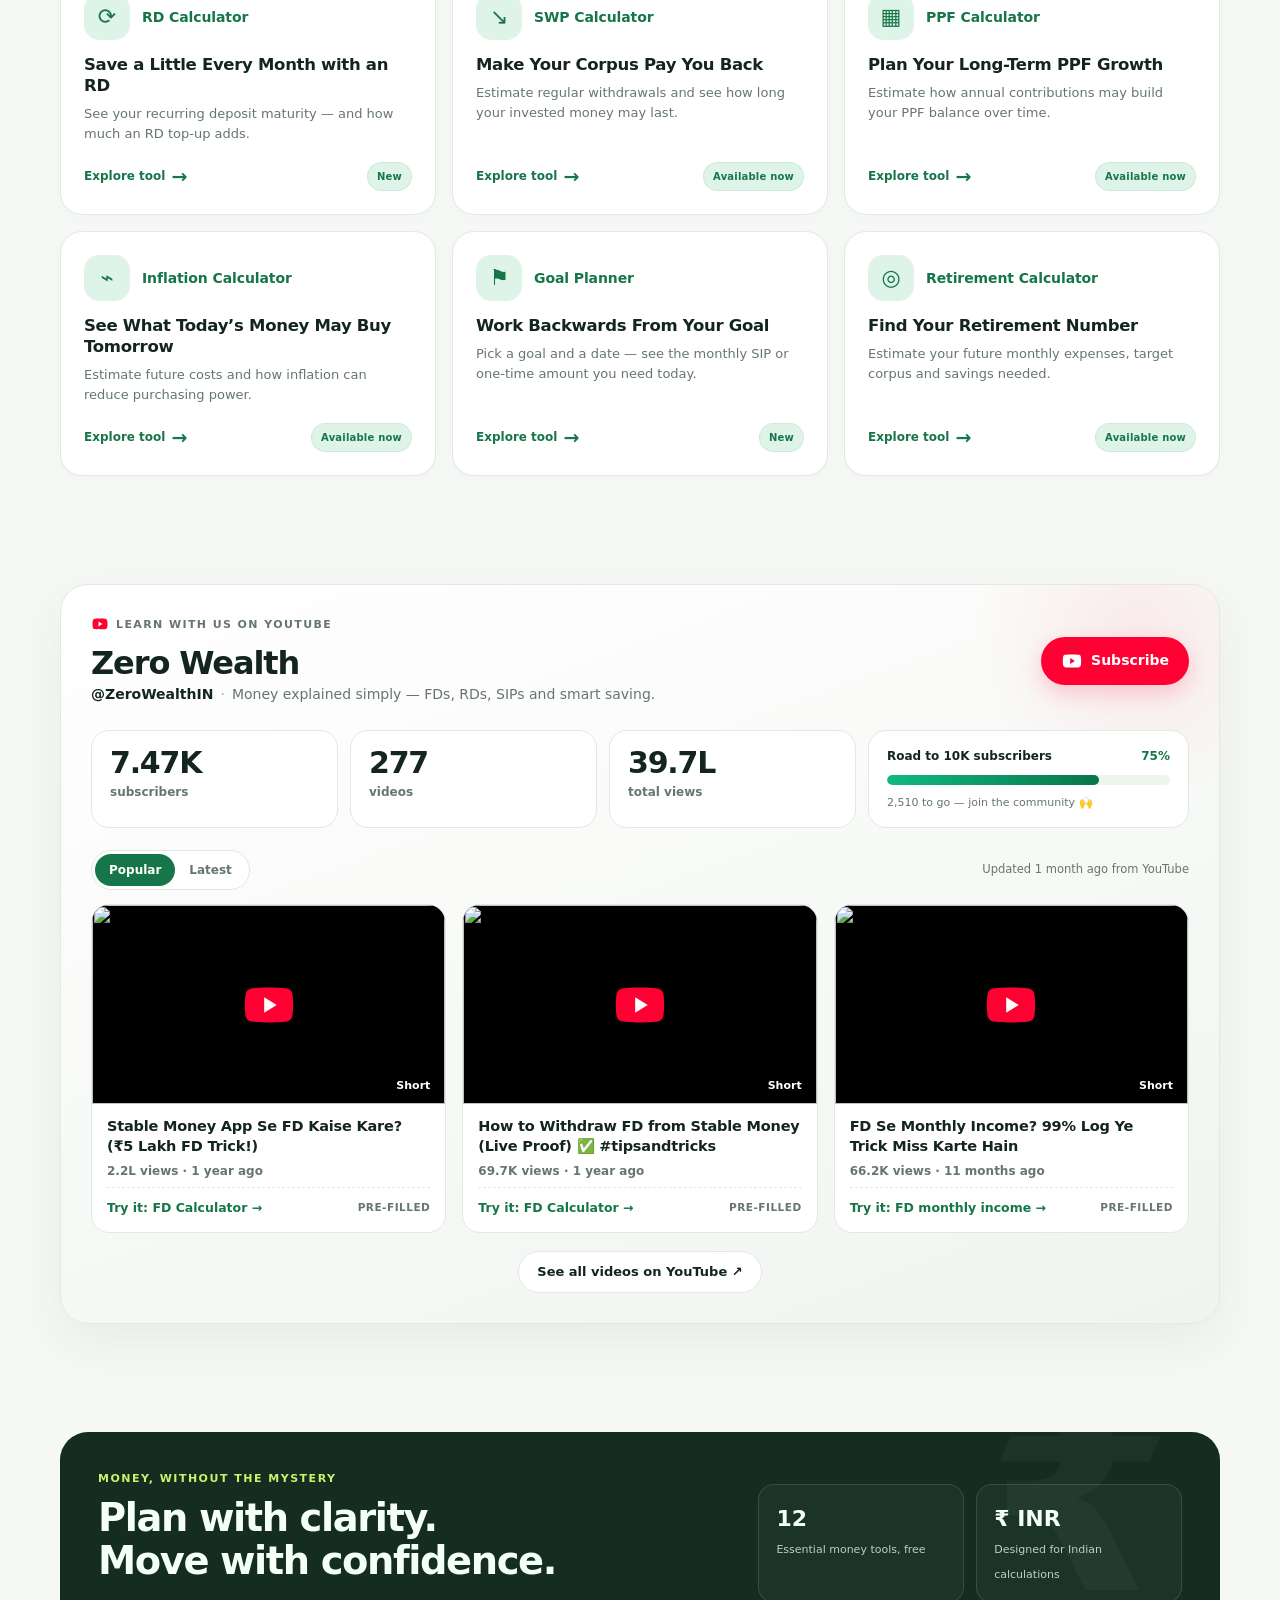
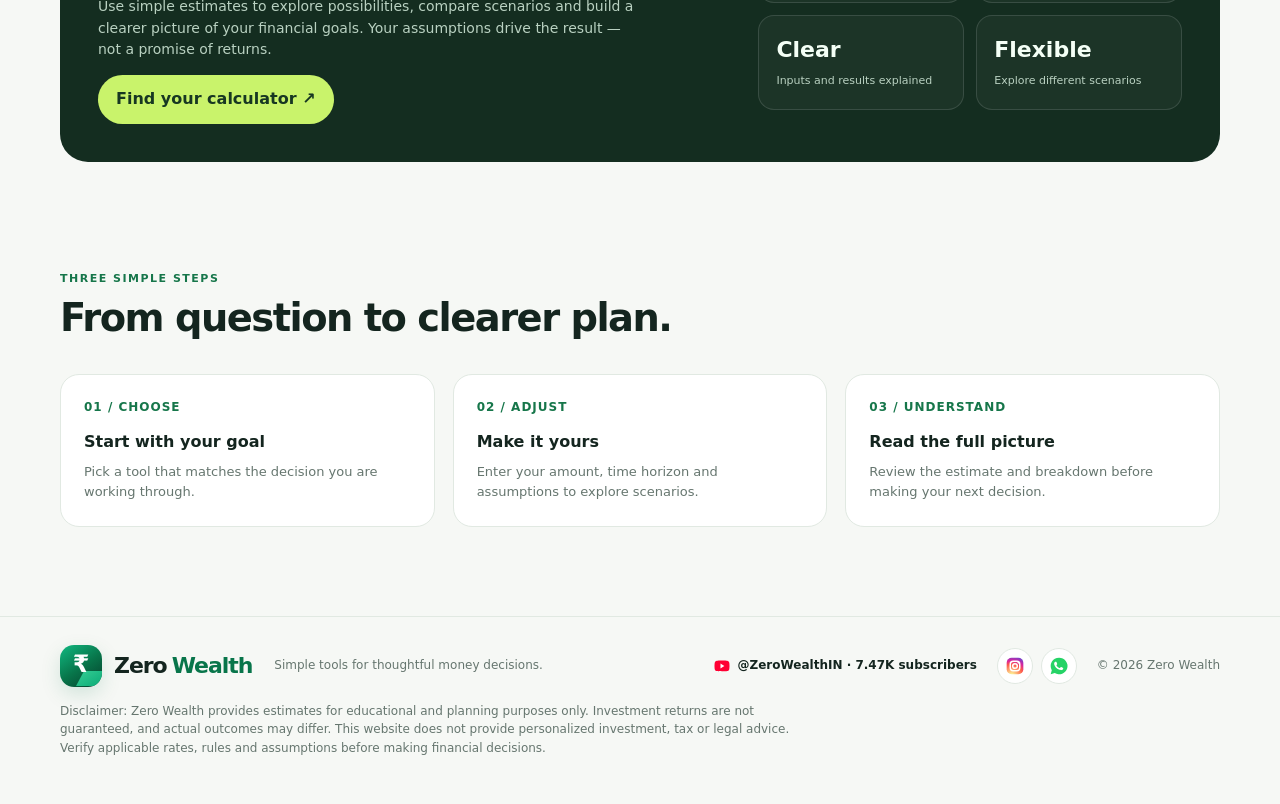
==== commit e25fd4b8: "Mobile header: one-row brand + actions, full-width nav tab strip Phone-only (max-width:640px) styles" ====
--- a/index.html
+++ b/index.html
@@ -100,6 +100,33 @@
 @media(max-width:850px){.nav.container{height:auto;min-height:70px;flex-wrap:wrap;row-gap:4px;padding-top:10px;padding-bottom:8px}.navlinks{display:flex;order:3;width:100%;gap:6px;overflow-x:auto;scrollbar-width:none;font-size:13px;margin:0 -4px}.navlinks::-webkit-scrollbar{display:none}.navlinks a{flex:none;padding:7px 10px;border-radius:99px}.navlinks a:hover{background:var(--surface2);color:var(--text)}}
 .calchead{display:flex;align-items:center;gap:12px;margin-bottom:15px}.calchead .calcicon{margin:0;flex:none}.calcname{font-size:14px;font-weight:850;letter-spacing:-.1px;color:var(--green);line-height:1.25}.calc h3{font-size:16.5px}
 </style><style id="readability-and-chart-fixes">.footnote,#tableNote{display:block;width:100%;max-width:100%;box-sizing:border-box;padding:12px 18px 18px;margin:0;color:var(--muted);font-size:12px;line-height:1.65;white-space:normal;overflow-wrap:anywhere;hyphens:auto}.card,.table-card,.chart-card{min-width:0;max-width:100%}.chart-card{overflow:hidden}canvas{max-width:100%}@media(max-width:540px){.footnote,#tableNote{padding:10px 14px 15px;font-size:11.5px}}</style>
+<style id="mobile-header">
+/* Mobile header: brand + compact icon actions on one row, nav links as a full-width tab strip below. Phones only. */
+@media(max-width:640px){
+ header.nav{display:grid;grid-template-columns:minmax(0,1fr) auto;align-items:center;column-gap:10px;row-gap:10px;height:auto;min-height:0;padding-top:12px;padding-bottom:12px;flex-wrap:nowrap}
+ header.nav .brand{grid-row:1;grid-column:1;gap:9px;min-width:0}
+ header.nav .brandmark,header.nav .mark{width:36px;height:36px;flex:0 0 36px;border-radius:12px}
+ header.nav .brandmark:before,header.nav .mark:before{font-size:20px}
+ header.nav .wordmark{font-size:18px;letter-spacing:-.7px;gap:4px}
+ header.nav .navright{grid-row:1;grid-column:2;gap:8px;margin:0}
+ header.nav .ytpill,header.nav .iconbtn{width:38px;height:38px;padding:0;display:inline-grid;place-items:center;flex:none}
+ header.nav .ytpill [data-yt-subs]{display:none}
+ header.nav .ytpill svg{width:20px;height:20px}
+ header.nav .navlinks{grid-row:2;grid-column:1/-1;display:flex;justify-content:space-between;gap:2px;width:auto;margin:0;padding:4px;border:1px solid var(--line);border-radius:14px;background:var(--surface);overflow-x:auto;scrollbar-width:none;font-size:13px}
+ header.nav .navlinks::-webkit-scrollbar{display:none}
+ header.nav .navlinks a{flex:1 0 auto;text-align:center;padding:7px 8px;border-radius:10px;white-space:nowrap}
+ header.nav .navlinks a:hover{background:var(--surface2);color:var(--text)}
+ header.nav .navlinks a[aria-current]{background:var(--mint);color:var(--green)}
+ header.nav .navlinks a[aria-current]:after{display:none}
+}
+@media(max-width:360px){
+ header.nav .wordmark{font-size:17px}
+ header.nav .navright{gap:6px}
+ header.nav .navlinks{font-size:12px}
+ header.nav .navlinks a{padding:7px 5px}
+}
+@media(max-width:640px){header.nav .navright .btn{display:none}}
+</style>
 </head>
 <body>
 <header class="container nav"><a class="brand" href="#top" aria-label="Zero Wealth home"><span class="brandmark" aria-hidden="true">₹</span><span class="wordmark"><span>Zero</span><span> Wealth</span></span></a><nav class="navlinks"><a href="#calculators">Calculators</a><a href="#youtube">Videos</a><a href="#how-it-works">How it works</a><a href="about.html">About</a></nav><div class="navright"><a class="ytpill" data-yt-link data-yt-pill href="https://www.youtube.com/channel/UCn2tPHDpXme_rNmy6tBPUNg" target="_blank" rel="noopener" title="Zero Wealth on YouTube" aria-label="Zero Wealth on YouTube"><svg viewBox="0 0 24 24" aria-hidden="true"><path d="M21.6 7.2a2.7 2.7 0 0 0-1.9-1.9C18 4.8 12 4.8 12 4.8s-6 0-7.7.5a2.7 2.7 0 0 0-1.9 1.9C2 8.9 2 12 2 12s0 3.1.4 4.8a2.7 2.7 0 0 0 1.9 1.9c1.7.5 7.7.5 7.7.5s6 0 7.7-.5a2.7 2.7 0 0 0 1.9-1.9c.4-1.7.4-4.8.4-4.8s0-3.1-.4-4.8Z" fill="#ff0033"/><path d="m10 15.2 5.2-3.2L10 8.8Z" fill="#fff"/></svg><span data-yt-subs>YouTube</span></a><button class="iconbtn" id="themeBtn" type="button" data-theme-toggle aria-label="Toggle theme">☾</button><a class="btn" href="#calculators">Explore tools <span>↗</span></a></div></header>
